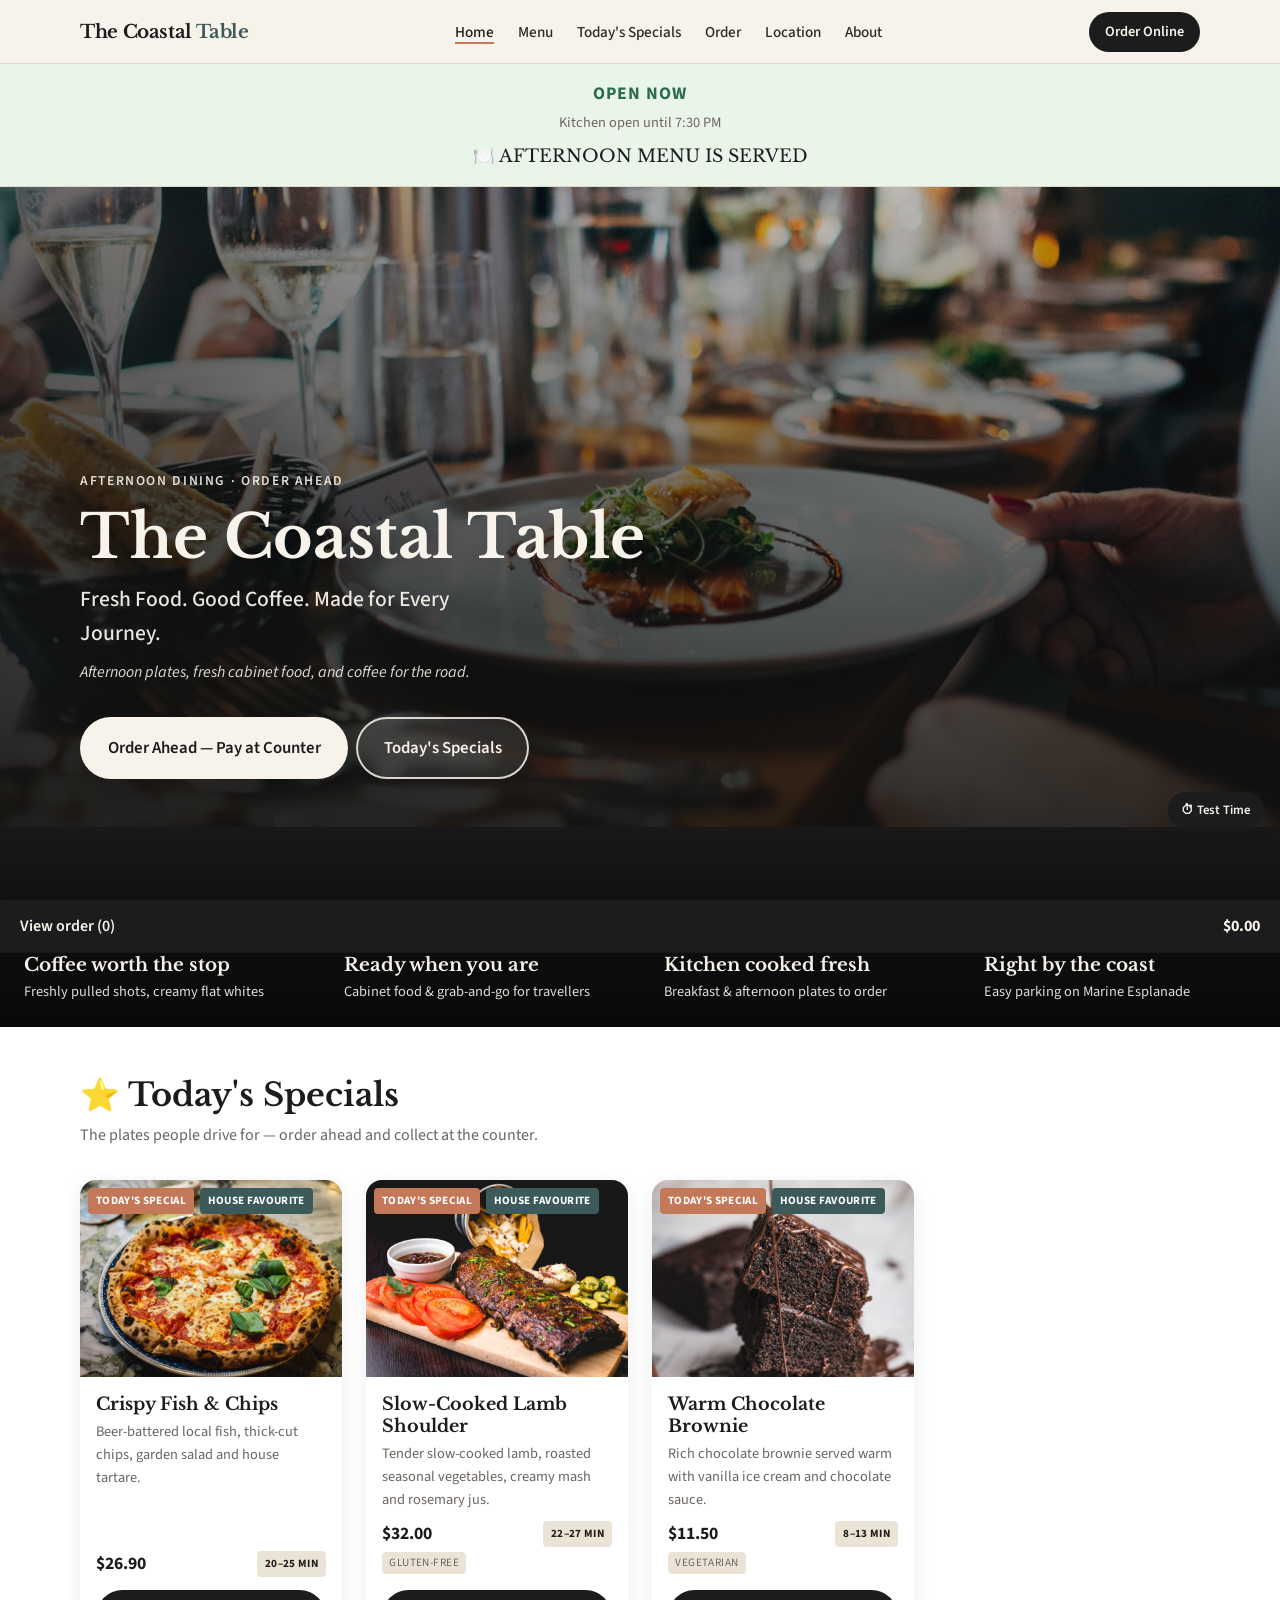
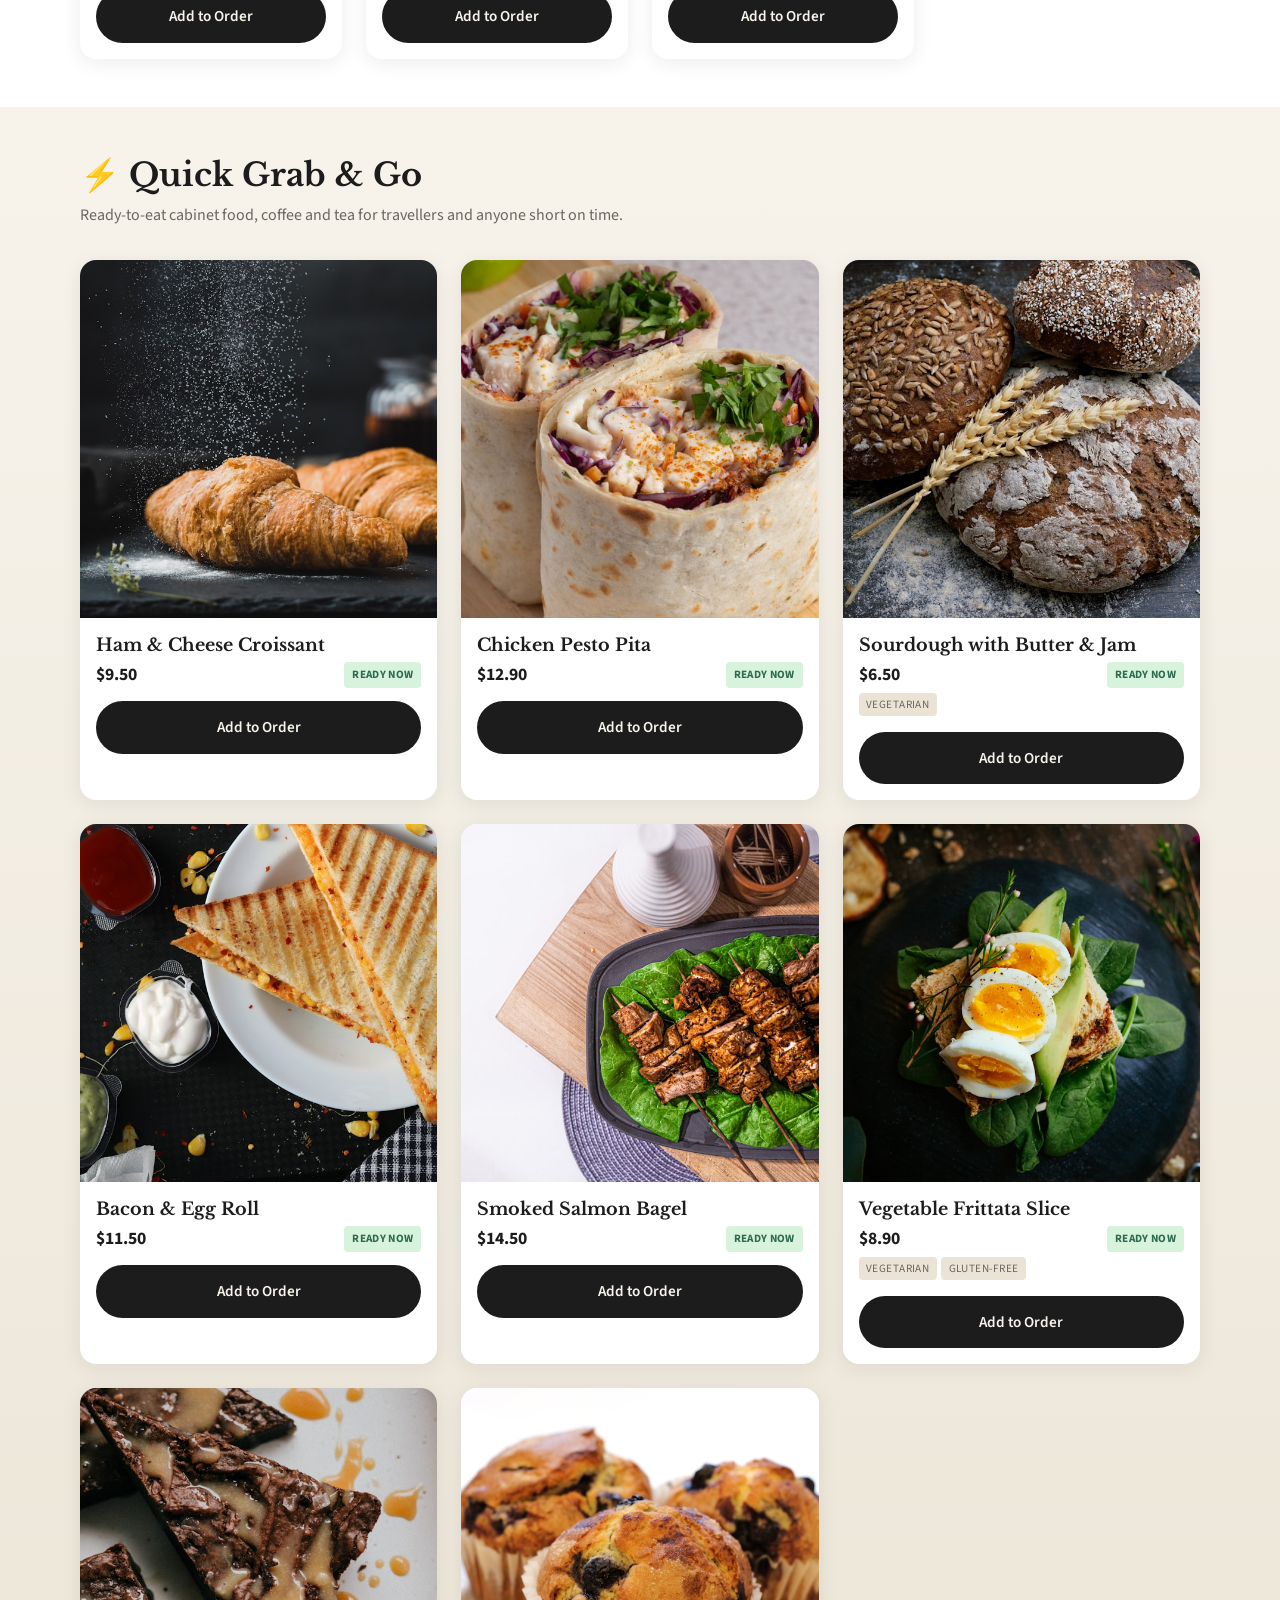
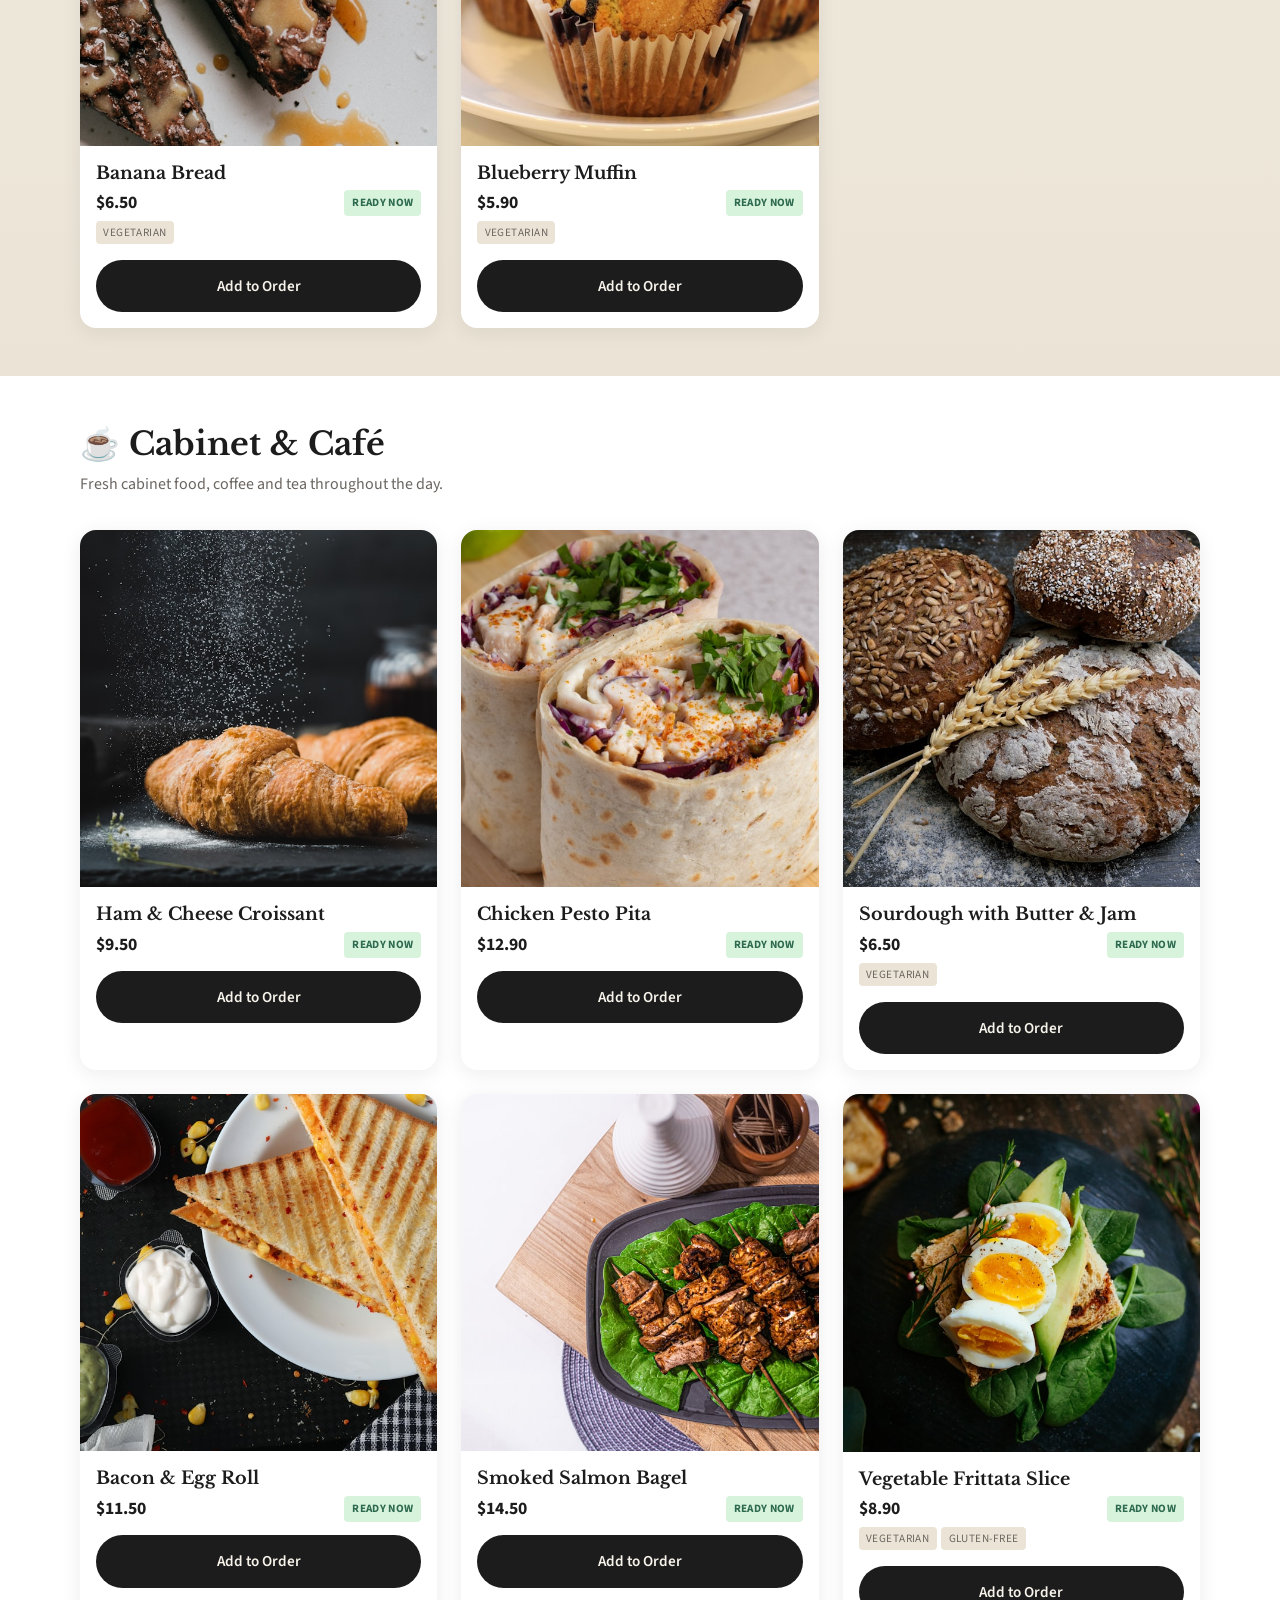
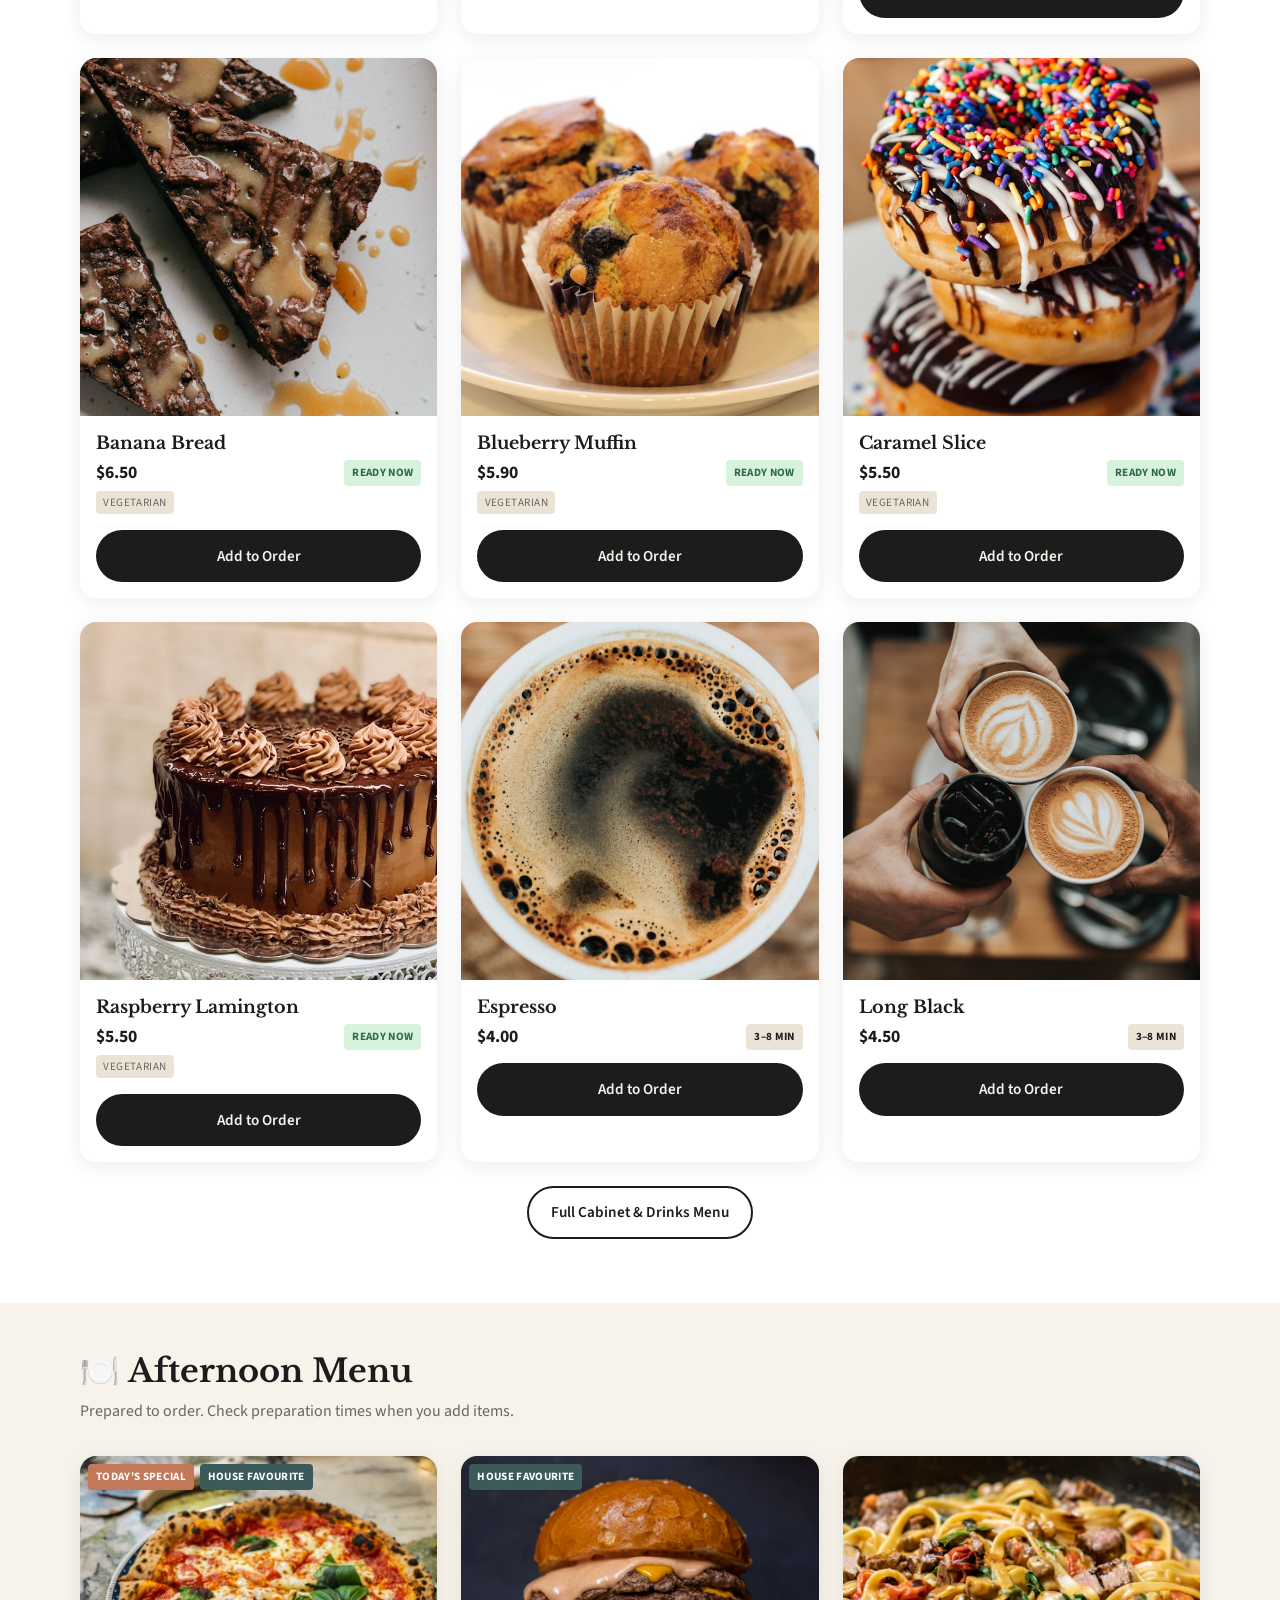
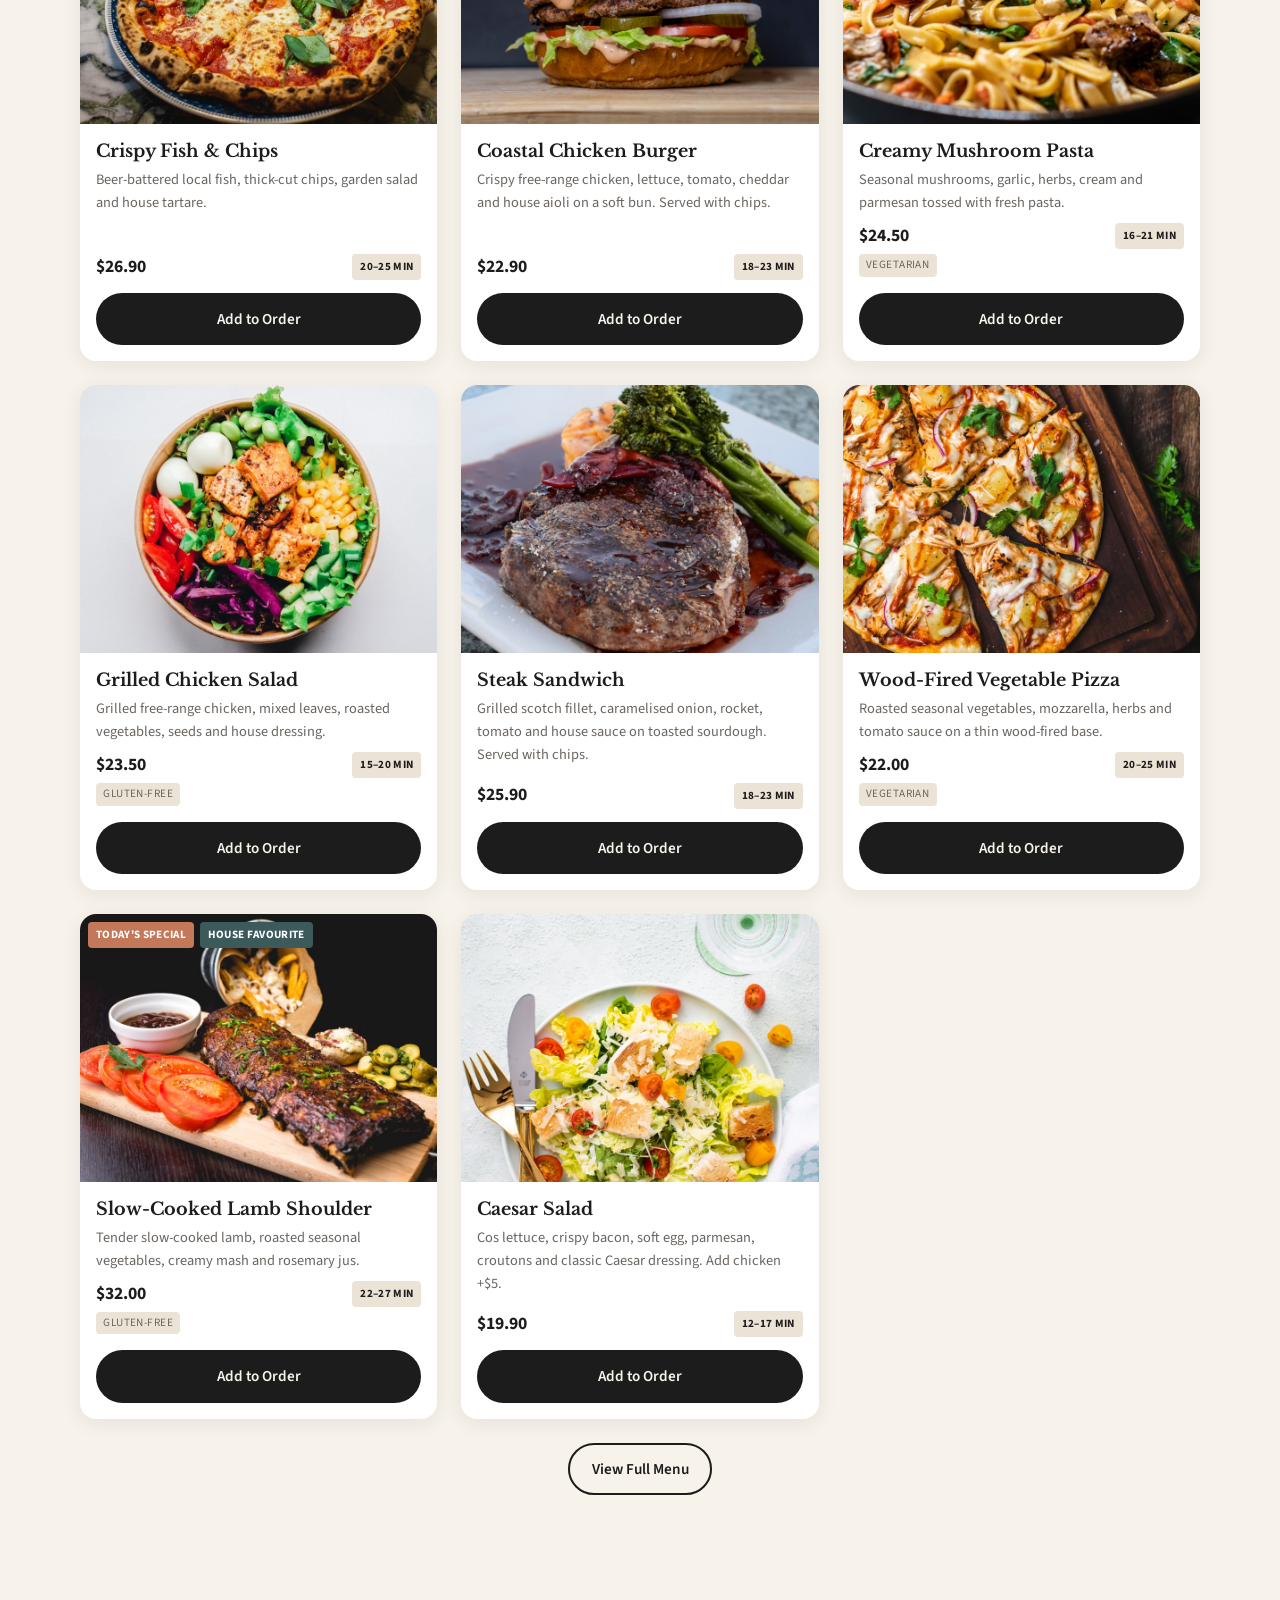
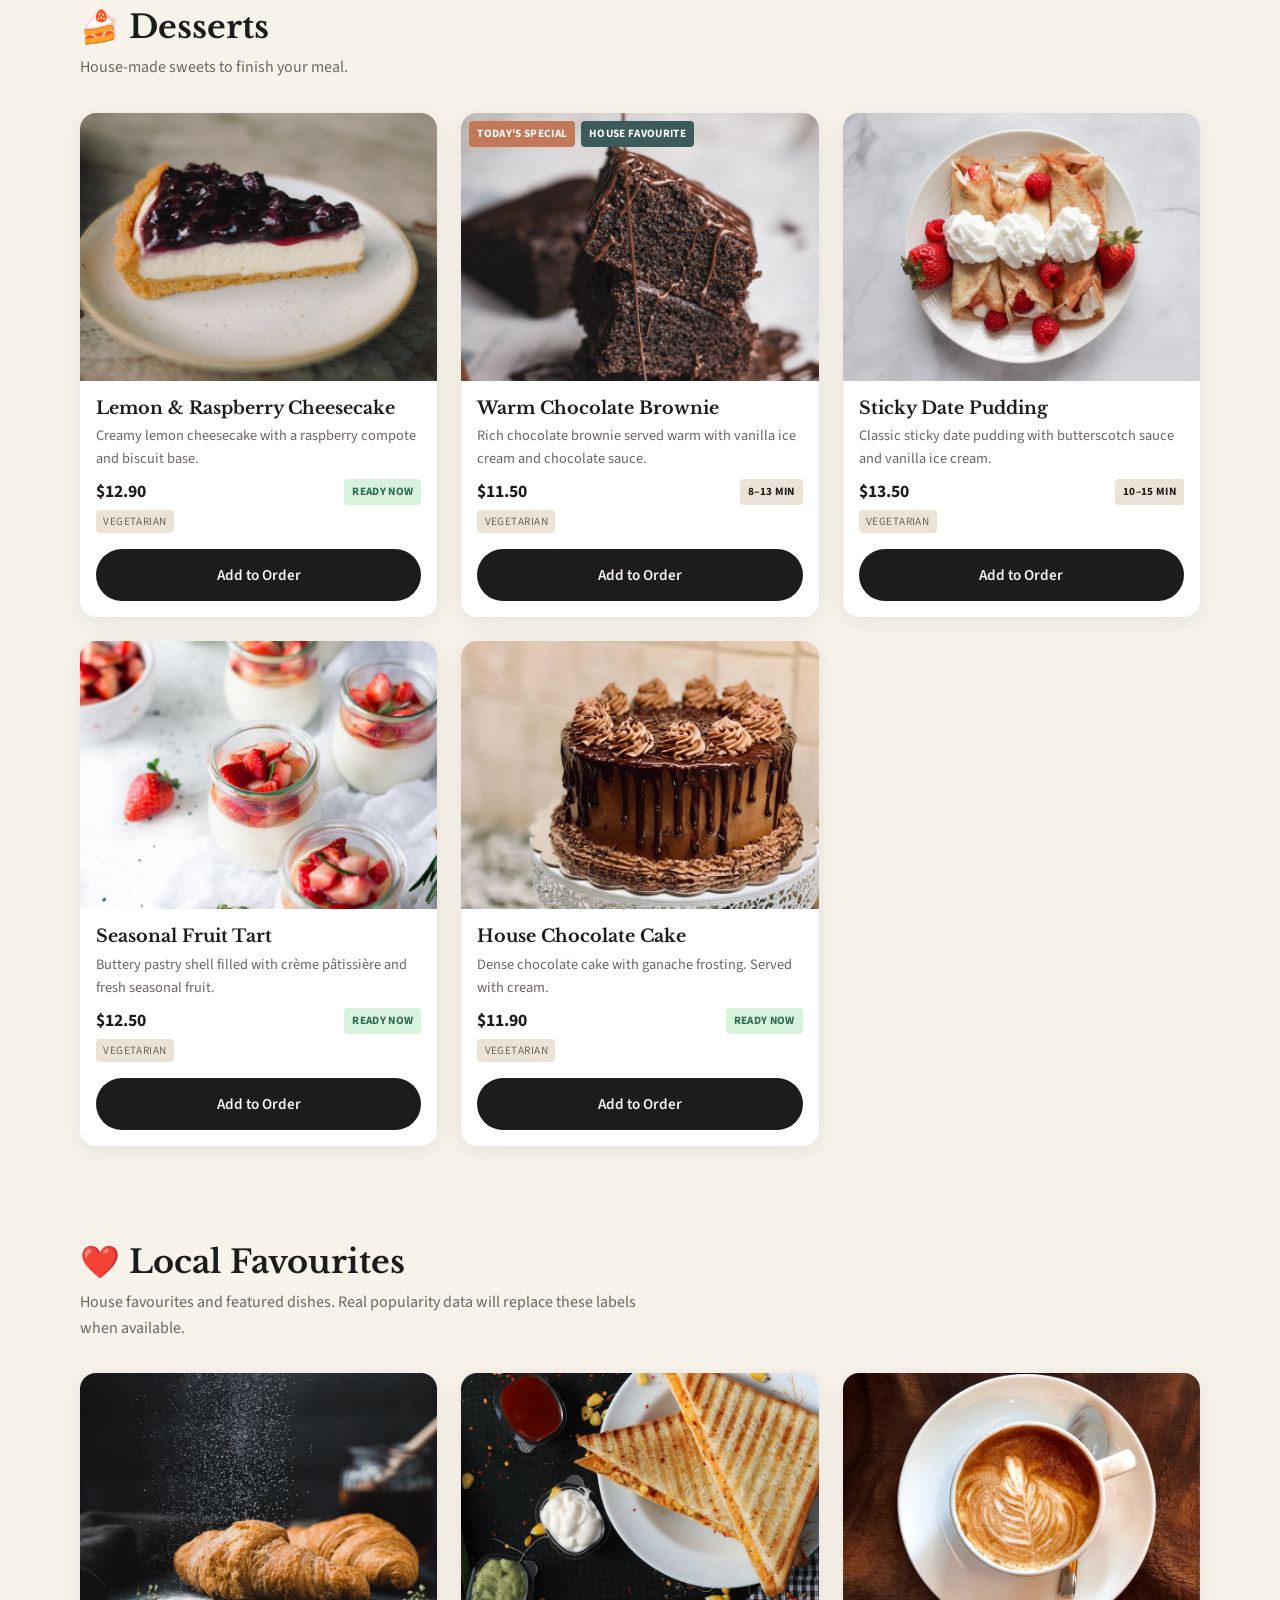
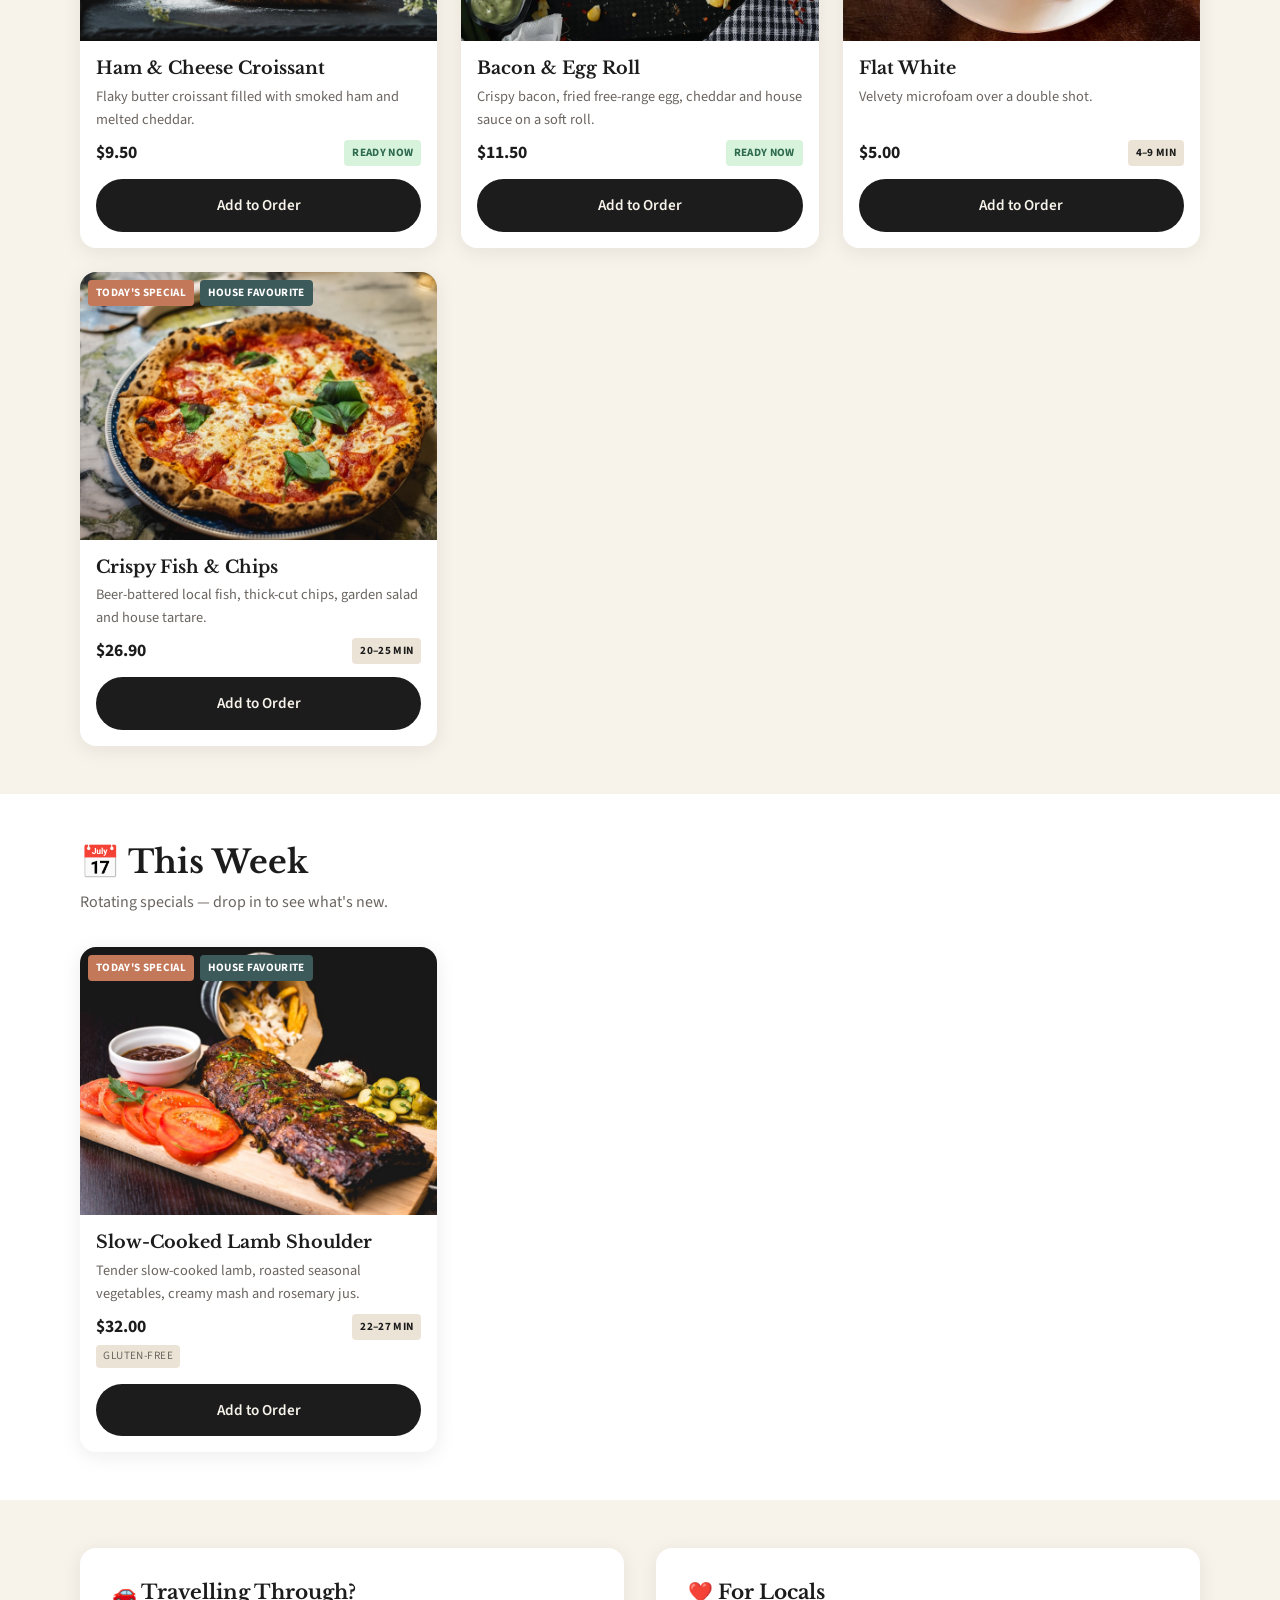
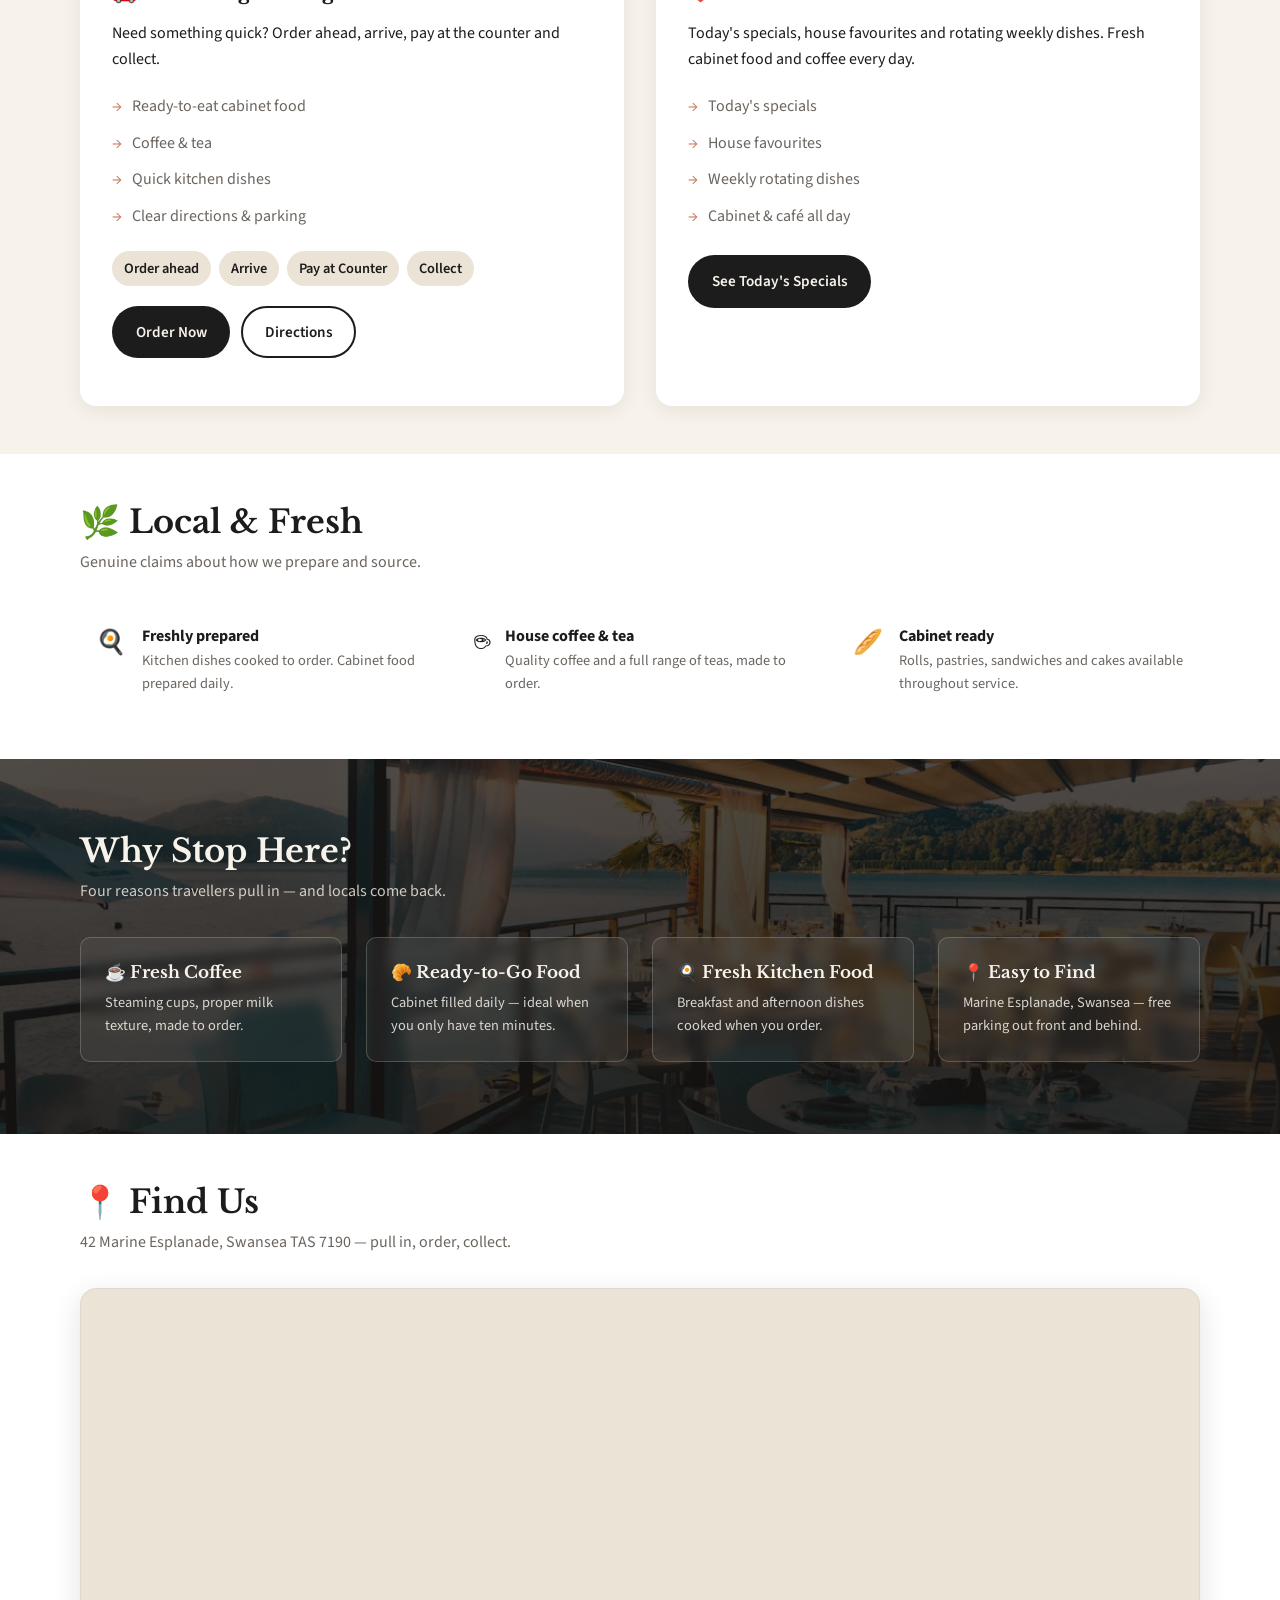
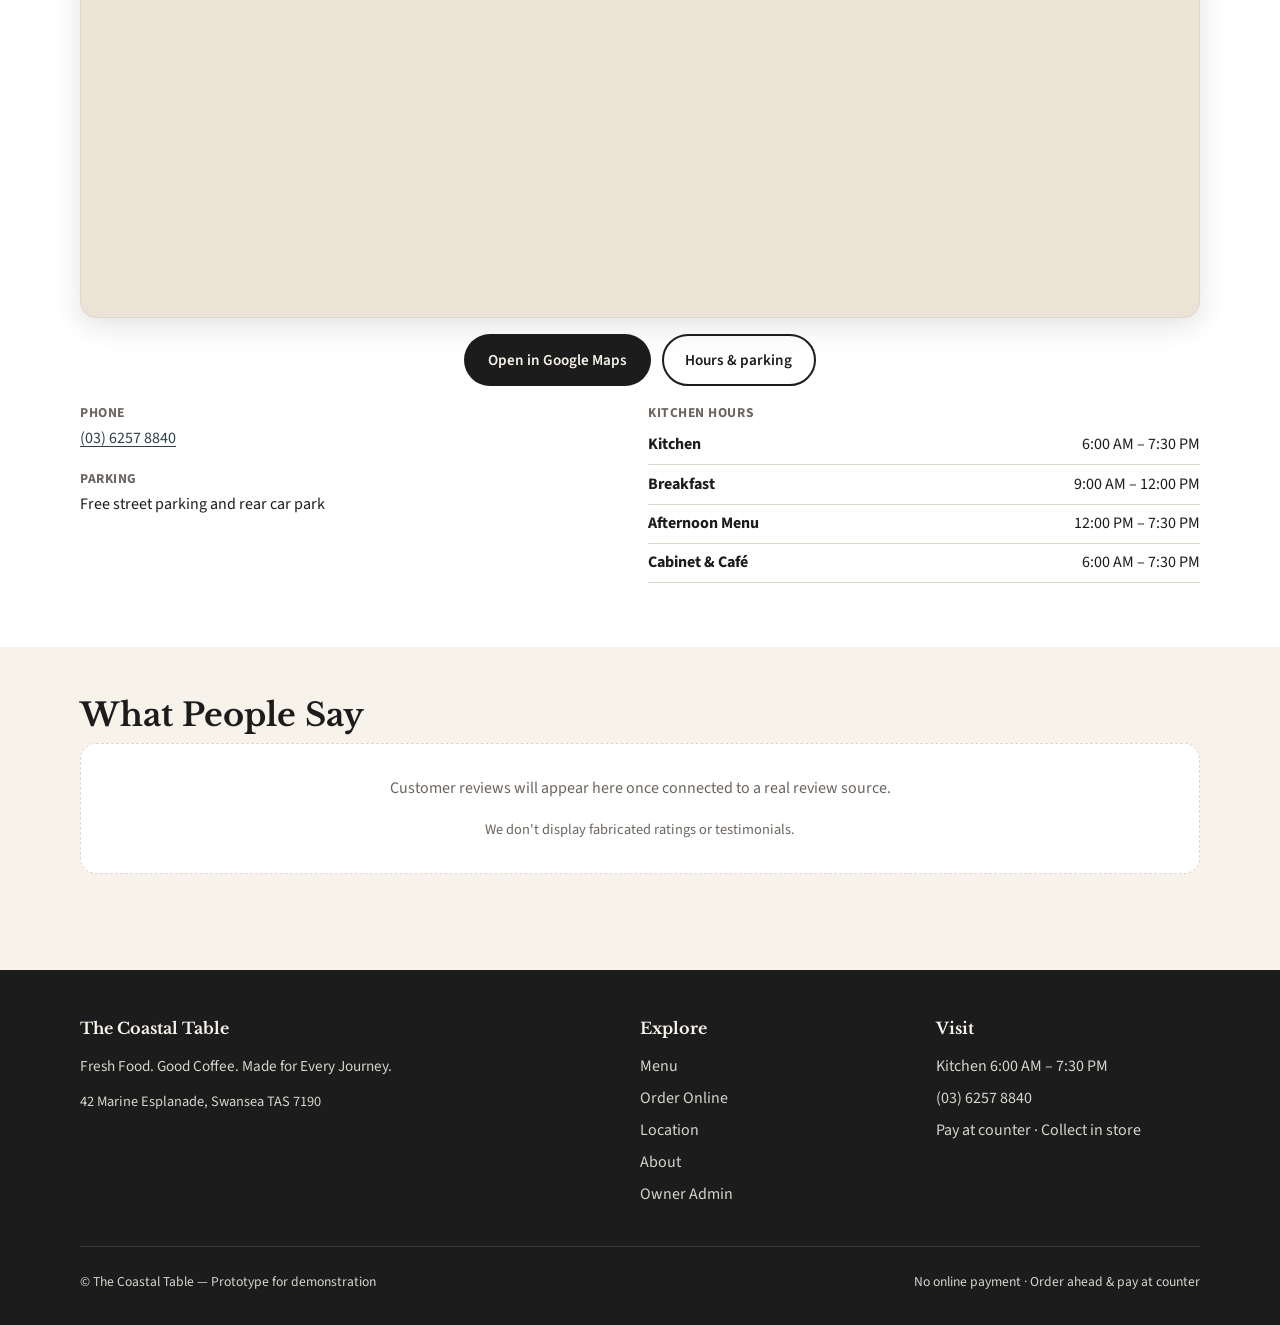
==== index.html @ 7192dc82 "Add files via upload" ====
<!DOCTYPE html>
<html lang="en-AU">
<head>
  <meta charset="UTF-8">
  <meta name="viewport" content="width=device-width, initial-scale=1">
  <title>The Coastal Table | Breakfast, Coffee &amp; Afternoon Dining</title>
  <meta name="description" content="Fresh food, cabinet café, coffee and afternoon dining for locals and travellers. Order ahead and pay at the counter. Swansea, Tasmania.">
  <meta property="og:title" content="The Coastal Table | Breakfast, Coffee &amp; Afternoon Dining">
  <meta property="og:description" content="Fresh Food. Good Coffee. Made for Every Journey. Order ahead — pay at the counter.">
  <meta property="og:type" content="website">
  <meta property="og:locale" content="en_AU">
  <link rel="preconnect" href="https://fonts.googleapis.com">
  <link rel="preconnect" href="https://fonts.gstatic.com" crossorigin>
  <link href="https://fonts.googleapis.com/css2?family=Libre+Baskerville:wght@400;700&family=Source+Sans+3:wght@400;500;600;700&display=swap" rel="stylesheet">
  <link rel="stylesheet" href="css/style.css">
  <script type="application/ld+json">
  {
    "@context": "https://schema.org",
    "@type": "Restaurant",
    "name": "The Coastal Table",
    "description": "Fresh food, cabinet café, coffee and afternoon dining for locals and travellers.",
    "address": {
      "@type": "PostalAddress",
      "streetAddress": "42 Marine Esplanade",
      "addressLocality": "Swansea",
      "addressRegion": "TAS",
      "postalCode": "7190",
      "addressCountry": "AU"
    },
    "telephone": "(03) 6257 8840",
    "servesCuisine": ["Café", "Australian", "Breakfast", "Modern Australian"],
    "openingHoursSpecification": {
      "@type": "OpeningHoursSpecification",
      "dayOfWeek": ["Monday","Tuesday","Wednesday","Thursday","Friday","Saturday","Sunday"],
      "opens": "06:00",
      "closes": "19:30"
    },
    "acceptsReservations": "False"
  }
  </script>
</head>
<body data-page="home">
  <a class="sr-only" href="#main">Skip to content</a>

  <header class="site-header">
    <div class="container header-inner">
      <a href="index.html" class="logo">The Coastal <span>Table</span></a>
      <nav class="main-nav" id="main-nav" aria-label="Primary">
        <a href="index.html" aria-current="page">Home</a>
        <a href="menu.html">Menu</a>
        <a href="index.html#specials">Today's Specials</a>
        <a href="order.html">Order</a>
        <a href="location.html">Location</a>
        <a href="about.html">About</a>
      </nav>
      <div class="header-actions">
        <a href="order.html" class="btn-order-header">
          Order Online
          <span class="cart-badge" data-cart-count hidden>0</span>
        </a>
        <button type="button" class="nav-toggle" aria-label="Open menu" aria-expanded="false" aria-controls="main-nav">
          <span></span><span></span><span></span>
        </button>
      </div>
    </div>
  </header>

  <div class="status-banner" id="status-banner">
    <div class="container">
      <p class="status-label" id="status-label">OPEN NOW</p>
      <p class="status-detail" id="status-detail"></p>
      <p class="current-service" id="current-service"></p>
    </div>
  </div>

  <main id="main">
    <!-- Hero — time-based coastal imagery -->
    <section class="hero" id="hero" aria-label="Welcome">
      <div class="hero-bg" id="hero-bg" role="img" aria-label="Coastal café atmosphere"></div>
      <div class="hero-overlay"></div>
      <div class="hero-content">
        <p class="hero-eyebrow" id="hero-eyebrow">East coast · Swansea, Tasmania</p>
        <h1>The Coastal Table</h1>
        <p class="hero-tagline">Fresh Food. Good Coffee. Made for Every Journey.</p>
        <p class="hero-mood" id="hero-mood"></p>
        <div class="hero-cta">
          <a href="order.html" class="btn btn-primary btn-lg">Order Ahead — Pay at Counter</a>
          <a href="#specials" class="btn btn-secondary btn-lg">Today's Specials</a>
        </div>
      </div>
    </section>

    <!-- Mood strip — visual hooks -->
    <section class="mood-strip" aria-label="Why stop here">
      <div class="mood-card" style="--mood-img:url('images/atmosphere/coffee-steam.jpg')">
        <div class="mood-card-inner">
          <span class="mood-icon" aria-hidden="true">☕</span>
          <h3>Coffee worth the stop</h3>
          <p>Freshly pulled shots, creamy flat whites</p>
        </div>
      </div>
      <div class="mood-card" style="--mood-img:url('images/atmosphere/fresh-food-spread.jpg')">
        <div class="mood-card-inner">
          <span class="mood-icon" aria-hidden="true">🥐</span>
          <h3>Ready when you are</h3>
          <p>Cabinet food &amp; grab-and-go for travellers</p>
        </div>
      </div>
      <div class="mood-card" style="--mood-img:url('images/atmosphere/brunch-table.jpg')">
        <div class="mood-card-inner">
          <span class="mood-icon" aria-hidden="true">🍳</span>
          <h3>Kitchen cooked fresh</h3>
          <p>Breakfast &amp; afternoon plates to order</p>
        </div>
      </div>
      <div class="mood-card" style="--mood-img:url('images/atmosphere/coastal-beach.jpg')">
        <div class="mood-card-inner">
          <span class="mood-icon" aria-hidden="true">🌊</span>
          <h3>Right by the coast</h3>
          <p>Easy parking on Marine Esplanade</p>
        </div>
      </div>
    </section>

    <!-- Today's Specials -->
    <section class="section section-specials" id="specials">
      <div class="container">
        <h2 class="section-title">⭐ Today's Specials</h2>
        <p class="section-lead">The plates people drive for — order ahead and collect at the counter.</p>
        <div class="dish-grid specials" id="specials-grid"></div>
      </div>
    </section>

    <!-- Quick Grab & Go -->
    <section class="section section-grab" id="grab">
      <div class="container">
        <h2 class="section-title">⚡ Quick Grab &amp; Go</h2>
        <p class="section-lead">Ready-to-eat cabinet food, coffee and tea for travellers and anyone short on time.</p>
        <div class="dish-grid" id="grab-grid"></div>
      </div>
    </section>

    <!-- Cabinet & Café -->
    <section class="section section-cabinet" id="section-cabinet">
      <div class="container">
        <h2 class="section-title">☕ Cabinet &amp; Café</h2>
        <p class="section-lead">Fresh cabinet food, coffee and tea throughout the day.</p>
        <div class="dish-grid" id="cabinet-grid"></div>
        <p style="margin-top:1.5rem;text-align:center">
          <a href="menu.html" class="btn btn-secondary">Full Cabinet &amp; Drinks Menu</a>
        </p>
      </div>
    </section>

    <!-- Current Kitchen Menu -->
    <section class="section" id="section-kitchen">
      <div class="container">
        <h2 class="section-title" id="kitchen-title">🍳 Kitchen Menu</h2>
        <p class="section-lead">Prepared to order. Check preparation times when you add items.</p>
        <div class="dish-grid" id="kitchen-grid"></div>
        <p style="margin-top:1.5rem;text-align:center">
          <a href="menu.html" class="btn btn-secondary">View Full Menu</a>
        </p>
      </div>
    </section>

    <!-- Desserts -->
    <section class="section" id="section-desserts" hidden>
      <div class="container">
        <h2 class="section-title">🍰 Desserts</h2>
        <p class="section-lead">House-made sweets to finish your meal.</p>
        <div class="dish-grid" id="dessert-grid"></div>
      </div>
    </section>

    <!-- Local Favourites -->
    <section class="section" id="favourites">
      <div class="container">
        <h2 class="section-title">❤️ Local Favourites</h2>
        <p class="section-lead">House favourites and featured dishes. Real popularity data will replace these labels when available.</p>
        <div class="dish-grid" id="favourites-grid"></div>
      </div>
    </section>

    <!-- This Week -->
    <section class="section" style="background:var(--color-white)">
      <div class="container">
        <h2 class="section-title">📅 This Week</h2>
        <p class="section-lead">Rotating specials — drop in to see what's new.</p>
        <div class="dish-grid" id="this-week-grid"></div>
      </div>
    </section>

    <!-- Traveller & Local experience -->
    <section class="section">
      <div class="container">
        <div class="experience-grid">
          <div class="experience-card" id="travelling">
            <h3>🚗 Travelling Through?</h3>
            <p>Need something quick? Order ahead, arrive, pay at the counter and collect.</p>
            <ul>
              <li>Ready-to-eat cabinet food</li>
              <li>Coffee &amp; tea</li>
              <li>Quick kitchen dishes</li>
              <li>Clear directions &amp; parking</li>
            </ul>
            <div class="journey-steps">
              <span>Order ahead</span>
              <span>Arrive</span>
              <span>Pay at Counter</span>
              <span>Collect</span>
            </div>
            <p style="margin-top:1.25rem">
              <a href="order.html" class="btn btn-primary">Order Now</a>
              <a href="location.html" class="btn btn-secondary" style="margin-left:0.5rem">Directions</a>
            </p>
          </div>
          <div class="experience-card">
            <h3>❤️ For Locals</h3>
            <p>Today's specials, house favourites and rotating weekly dishes. Fresh cabinet food and coffee every day.</p>
            <ul>
              <li>Today's specials</li>
              <li>House favourites</li>
              <li>Weekly rotating dishes</li>
              <li>Cabinet &amp; café all day</li>
            </ul>
            <p style="margin-top:1.25rem">
              <a href="#specials" class="btn btn-primary">See Today's Specials</a>
            </p>
          </div>
        </div>
      </div>
    </section>

    <!-- Local & Fresh -->
    <section class="section" style="background:var(--color-white)">
      <div class="container">
        <h2 class="section-title">🌿 Local &amp; Fresh</h2>
        <p class="section-lead">Genuine claims about how we prepare and source.</p>
        <div class="local-fresh">
          <div class="local-item">
            <span class="local-icon" aria-hidden="true">🍳</span>
            <div>
              <strong>Freshly prepared</strong>
              <p style="margin:0;color:var(--color-muted);font-size:0.9rem">Kitchen dishes cooked to order. Cabinet food prepared daily.</p>
            </div>
          </div>
          <div class="local-item">
            <span class="local-icon" aria-hidden="true">☕</span>
            <div>
              <strong>House coffee &amp; tea</strong>
              <p style="margin:0;color:var(--color-muted);font-size:0.9rem">Quality coffee and a full range of teas, made to order.</p>
            </div>
          </div>
          <div class="local-item">
            <span class="local-icon" aria-hidden="true">🥖</span>
            <div>
              <strong>Cabinet ready</strong>
              <p style="margin:0;color:var(--color-muted);font-size:0.9rem">Rolls, pastries, sandwiches and cakes available throughout service.</p>
            </div>
          </div>
        </div>
      </div>
    </section>

    <!-- Why Stop Here — full-bleed coastal photo band -->
    <section class="section section-why section-why-photo">
      <div class="why-bg" aria-hidden="true"></div>
      <div class="container why-content">
        <h2 class="section-title">Why Stop Here?</h2>
        <p class="section-lead">Four reasons travellers pull in — and locals come back.</p>
        <div class="why-grid">
          <div class="why-card">
            <h3>☕ Fresh Coffee</h3>
            <p>Steaming cups, proper milk texture, made to order.</p>
          </div>
          <div class="why-card">
            <h3>🥐 Ready-to-Go Food</h3>
            <p>Cabinet filled daily — ideal when you only have ten minutes.</p>
          </div>
          <div class="why-card">
            <h3>🍳 Fresh Kitchen Food</h3>
            <p>Breakfast and afternoon dishes cooked when you order.</p>
          </div>
          <div class="why-card">
            <h3>📍 Easy to Find</h3>
            <p>Marine Esplanade, Swansea — free parking out front and behind.</p>
          </div>
        </div>
      </div>
    </section>

    <!-- Location teaser — live map -->
    <section class="section section-location" id="location-teaser">
      <div class="container">
        <h2 class="section-title">📍 Find Us</h2>
        <p class="section-lead">42 Marine Esplanade, Swansea TAS 7190 — pull in, order, collect.</p>
        <div class="map-embed-wrap">
          <iframe
            class="map-embed"
            title="Map of Swansea, Tasmania — The Coastal Table area"
            loading="lazy"
            referrerpolicy="no-referrer-when-downgrade"
            src="https://maps.google.com/maps?q=Marine+Esplanade+Swansea+TAS+7190&t=&z=15&ie=UTF8&iwloc=&output=embed"
            allowfullscreen></iframe>
        </div>
        <p style="text-align:center;margin-top:1rem">
          <a href="https://www.google.com/maps/search/?api=1&query=Marine+Esplanade+Swansea+TAS+7190"
             class="btn btn-primary" target="_blank" rel="noopener noreferrer">Open in Google Maps</a>
          <a href="location.html" class="btn btn-secondary" style="margin-left:0.5rem">Hours &amp; parking</a>
        </p>
        <div class="location-details">
          <div>
            <dt>Phone</dt>
            <dd><a href="tel:+61362578840">(03) 6257 8840</a></dd>
            <dt>Parking</dt>
            <dd>Free street parking and rear car park</dd>
          </div>
          <div>
            <dt>Kitchen Hours</dt>
            <dd>
              <ul class="hours-list" id="hours-list"></ul>
            </dd>
          </div>
        </div>
      </div>
    </section>

    <!-- Reviews placeholder -->
    <section class="section">
      <div class="container">
        <h2 class="section-title">What People Say</h2>
        <div class="reviews-placeholder">
          <p>Customer reviews will appear here once connected to a real review source.</p>
          <p style="margin:0;font-size:0.9rem">We don't display fabricated ratings or testimonials.</p>
        </div>
      </div>
    </section>
  </main>

  <footer class="site-footer">
    <div class="container">
      <div class="footer-grid">
        <div>
          <h3>The Coastal Table</h3>
          <p style="margin:0;font-size:0.95rem">Fresh Food. Good Coffee. Made for Every Journey.</p>
          <p style="margin:0.75rem 0 0;font-size:0.9rem">42 Marine Esplanade, Swansea TAS 7190</p>
        </div>
        <div>
          <h3>Explore</h3>
          <ul class="footer-links">
            <li><a href="menu.html">Menu</a></li>
            <li><a href="order.html">Order Online</a></li>
            <li><a href="location.html">Location</a></li>
            <li><a href="about.html">About</a></li>
            <li><a href="admin.html">Owner Admin</a></li>
          </ul>
        </div>
        <div>
          <h3>Visit</h3>
          <ul class="footer-links">
            <li>Kitchen 6:00 AM – 7:30 PM</li>
            <li><a href="tel:+61362578840">(03) 6257 8840</a></li>
            <li>Pay at counter · Collect in store</li>
          </ul>
        </div>
      </div>
      <div class="footer-bottom">
        <span>© The Coastal Table — Prototype for demonstration</span>
        <span>No online payment · Order ahead &amp; pay at counter</span>
      </div>
    </div>
  </footer>

  <div class="sticky-order-bar" id="sticky-order-bar" role="button" tabindex="0" aria-label="View your order">
    <span class="sticky-label">View order (<span class="sticky-count">0</span>)</span>
    <span class="sticky-total">$0.00</span>
  </div>

  <script src="js/config.js"></script>
  <script src="js/menu.js"></script>
  <script src="js/menu-loader.js"></script>
  <script src="js/ordering.js"></script>
  <script src="js/app.js"></script>
</body>
</html>
---- css/style.css ----
/* =========================================================
   THE COASTAL TABLE — Stylesheet
   Premium coastal Australian café/restaurant aesthetic
   Mobile-first · Accessible · GitHub Pages ready
   ========================================================= */

/* ---------- Design tokens ---------- */
:root {
  --color-charcoal: #1c1c1c;
  --color-charcoal-soft: #2a2a2a;
  --color-cream: #f7f3eb;
  --color-cream-dark: #ebe4d6;
  --color-sand: #d4c4a8;
  --color-ocean: #3d5a5b;
  --color-ocean-deep: #2c4344;
  --color-terracotta: #c4785a;
  --color-olive: #6b7c5e;
  --color-white: #ffffff;
  --color-muted: #6b6560;
  --color-border: #e0d8cc;
  --color-success: #2d6a4f;
  --color-closed: #9b2c2c;
  --color-ready: #2d6a4f;

  --font-heading: "Libre Baskerville", "Georgia", serif;
  --font-body: "Source Sans 3", "Segoe UI", system-ui, sans-serif;

  --space-xs: 0.25rem;
  --space-sm: 0.5rem;
  --space-md: 1rem;
  --space-lg: 1.5rem;
  --space-xl: 2rem;
  --space-2xl: 3rem;
  --space-3xl: 4.5rem;

  --radius: 10px;
  --radius-lg: 16px;
  --shadow: 0 4px 20px rgba(28, 28, 28, 0.08);
  --shadow-hover: 0 8px 28px rgba(28, 28, 28, 0.12);

  --header-h: 64px;
  --max-w: 1120px;
  --transition: 0.2s ease;
}

/* ---------- Reset & base ---------- */
*, *::before, *::after { box-sizing: border-box; }
html { scroll-behavior: smooth; }
body {
  margin: 0;
  font-family: var(--font-body);
  font-size: 1rem;
  line-height: 1.6;
  color: var(--color-charcoal);
  background: var(--color-cream);
  -webkit-font-smoothing: antialiased;
}
img { max-width: 100%; height: auto; display: block; }
a { color: var(--color-ocean-deep); text-decoration-thickness: 1px; text-underline-offset: 3px; }
a:hover { color: var(--color-terracotta); }
h1, h2, h3, h4 {
  font-family: var(--font-heading);
  font-weight: 700;
  line-height: 1.25;
  margin: 0 0 var(--space-md);
  color: var(--color-charcoal);
}
p { margin: 0 0 var(--space-md); }
ul { margin: 0; padding: 0; list-style: none; }
button, input, textarea, select { font: inherit; }
:focus-visible {
  outline: 3px solid var(--color-terracotta);
  outline-offset: 2px;
}

/* ---------- Utilities ---------- */
.container {
  width: min(100% - 2rem, var(--max-w));
  margin-inline: auto;
}
.section {
  padding: var(--space-2xl) 0;
}
.section-title {
  font-size: clamp(1.5rem, 4vw, 2rem);
  margin-bottom: var(--space-sm);
}
.section-lead {
  color: var(--color-muted);
  max-width: 36rem;
  margin-bottom: var(--space-xl);
}
.sr-only {
  position: absolute;
  width: 1px; height: 1px;
  padding: 0; margin: -1px;
  overflow: hidden; clip: rect(0,0,0,0);
  border: 0;
}

/* ---------- Header ---------- */
.site-header {
  position: sticky;
  top: 0;
  z-index: 100;
  background: rgba(247, 243, 235, 0.95);
  backdrop-filter: blur(10px);
  border-bottom: 1px solid var(--color-border);
  height: var(--header-h);
}
.header-inner {
  display: flex;
  align-items: center;
  justify-content: space-between;
  height: var(--header-h);
  gap: var(--space-md);
}
.logo {
  font-family: var(--font-heading);
  font-size: 1.15rem;
  font-weight: 700;
  color: var(--color-charcoal);
  text-decoration: none;
  letter-spacing: -0.02em;
  white-space: nowrap;
}
.logo span { color: var(--color-ocean); }

.main-nav {
  display: none;
  gap: var(--space-lg);
  align-items: center;
}
.main-nav a {
  text-decoration: none;
  color: var(--color-charcoal-soft);
  font-weight: 500;
  font-size: 0.95rem;
}
.main-nav a:hover,
.main-nav a[aria-current="page"] {
  color: var(--color-charcoal);
}
.main-nav a[aria-current="page"] {
  box-shadow: inset 0 -2px 0 var(--color-terracotta);
}

.header-actions {
  display: flex;
  align-items: center;
  gap: var(--space-sm);
}
.btn-order-header {
  display: inline-flex;
  align-items: center;
  gap: 0.35rem;
  background: var(--color-charcoal);
  color: var(--color-cream);
  border: none;
  padding: 0.55rem 1rem;
  border-radius: 999px;
  font-weight: 600;
  font-size: 0.9rem;
  text-decoration: none;
  cursor: pointer;
  transition: background var(--transition);
}
.btn-order-header:hover {
  background: var(--color-ocean-deep);
  color: var(--color-cream);
}
.cart-badge {
  background: var(--color-terracotta);
  color: white;
  font-size: 0.7rem;
  font-weight: 700;
  min-width: 1.25rem;
  height: 1.25rem;
  border-radius: 999px;
  display: inline-flex;
  align-items: center;
  justify-content: center;
  padding: 0 0.3rem;
}
.cart-badge[hidden] { display: none; }

.nav-toggle {
  display: flex;
  flex-direction: column;
  gap: 5px;
  background: none;
  border: none;
  padding: 0.5rem;
  cursor: pointer;
}
.nav-toggle span {
  display: block;
  width: 22px;
  height: 2px;
  background: var(--color-charcoal);
  transition: var(--transition);
}

/* Mobile nav open */
@media (max-width: 899px) {
  .main-nav {
    display: flex;
    flex-direction: column;
    position: fixed;
    inset: var(--header-h) 0 auto 0;
    background: var(--color-cream);
    padding: var(--space-xl);
    border-bottom: 1px solid var(--color-border);
    transform: translateY(-120%);
    opacity: 0;
    pointer-events: none;
    transition: transform 0.25s ease, opacity 0.25s ease;
    gap: var(--space-md);
  }
  .main-nav.open {
    transform: translateY(0);
    opacity: 1;
    pointer-events: auto;
  }
  body.nav-open { overflow: hidden; }
}
@media (min-width: 900px) {
  .nav-toggle { display: none; }
  .main-nav { display: flex; }
}

/* ---------- Buttons ---------- */
.btn {
  display: inline-flex;
  align-items: center;
  justify-content: center;
  gap: 0.4rem;
  padding: 0.75rem 1.35rem;
  border-radius: 999px;
  font-weight: 600;
  font-size: 0.95rem;
  border: 2px solid transparent;
  cursor: pointer;
  text-decoration: none;
  transition: background var(--transition), color var(--transition), border-color var(--transition);
}
.btn-primary {
  background: var(--color-charcoal);
  color: var(--color-cream);
}
.btn-primary:hover {
  background: var(--color-ocean-deep);
  color: var(--color-cream);
}
.btn-secondary {
  background: transparent;
  border-color: var(--color-charcoal);
  color: var(--color-charcoal);
}
.btn-secondary:hover {
  background: var(--color-charcoal);
  color: var(--color-cream);
}
.btn-small {
  padding: 0.4rem 0.85rem;
  font-size: 0.85rem;
}
.btn-add {
  width: 100%;
  margin-top: var(--space-sm);
}
.btn-add.disabled,
.btn:disabled {
  opacity: 0.5;
  pointer-events: none;
}

/* ---------- Status banner ---------- */
.status-banner {
  padding: var(--space-md) 0;
  text-align: center;
  border-bottom: 1px solid var(--color-border);
  position: sticky;
  top: var(--header-h);
  z-index: 90;
  backdrop-filter: blur(8px);
}
.status-banner.is-open {
  background: rgba(232, 245, 233, 0.95);
}
.status-banner.is-closed {
  background: rgba(252, 232, 232, 0.95);
}
.status-label {
  font-weight: 700;
  font-size: 1.1rem;
  letter-spacing: 0.06em;
  margin: 0;
}
.status-banner.is-open .status-label { color: var(--color-success); }
.status-banner.is-closed .status-label { color: var(--color-closed); }
.status-detail {
  margin: 0.15rem 0 0;
  font-size: 0.9rem;
  color: var(--color-muted);
}
.current-service {
  margin: var(--space-sm) 0 0;
  font-family: var(--font-heading);
  font-size: 1.1rem;
}

/* ---------- Hero ---------- */
.hero {
  position: relative;
  min-height: min(78vh, 640px);
  display: flex;
  align-items: flex-end;
  background: var(--color-ocean-deep);
  color: var(--color-cream);
  overflow: hidden;
}
.hero-bg {
  position: absolute;
  inset: 0;
  background-image: url("../images/hero/main-coastal.jpg");
  background-size: cover;
  background-position: center;
  transform: scale(1.02);
  transition: background-image 0.6s ease, opacity 0.6s ease;
}
.hero-overlay {
  position: absolute;
  inset: 0;
  background:
    linear-gradient(180deg, rgba(20,18,16,0.25) 0%, rgba(20,18,16,0.55) 45%, rgba(20,18,16,0.88) 100%),
    linear-gradient(90deg, rgba(20,18,16,0.5) 0%, transparent 55%);
  pointer-events: none;
}
.hero-content {
  position: relative;
  z-index: 1;
  padding: var(--space-3xl) 0 var(--space-2xl);
  width: min(100% - 2rem, var(--max-w));
  margin-inline: auto;
}
.hero-eyebrow {
  font-size: 0.85rem;
  letter-spacing: 0.12em;
  text-transform: uppercase;
  font-weight: 600;
  opacity: 0.9;
  margin-bottom: var(--space-sm);
}
.hero h1 {
  color: var(--color-cream);
  font-size: clamp(2.4rem, 8vw, 3.75rem);
  margin-bottom: var(--space-sm);
  text-shadow: 0 2px 24px rgba(0,0,0,0.35);
}
.hero-tagline {
  font-size: clamp(1.05rem, 2.8vw, 1.35rem);
  opacity: 0.95;
  margin-bottom: var(--space-sm);
  max-width: 28rem;
  font-weight: 500;
}
.hero-mood {
  font-size: 1rem;
  opacity: 0.88;
  margin-bottom: var(--space-xl);
  max-width: 32rem;
  font-style: italic;
}
.hero-cta {
  display: flex;
  flex-wrap: wrap;
  gap: var(--space-sm);
}
.btn-lg {
  padding: 0.95rem 1.6rem;
  font-size: 1.05rem;
}
.hero .btn-primary {
  background: var(--color-cream);
  color: var(--color-charcoal);
  box-shadow: 0 8px 28px rgba(0,0,0,0.25);
}
.hero .btn-primary:hover {
  background: var(--color-white);
  transform: translateY(-1px);
}
.hero .btn-secondary {
  border-color: rgba(247,243,235,0.85);
  color: var(--color-cream);
  backdrop-filter: blur(4px);
  background: rgba(255,255,255,0.08);
}
.hero .btn-secondary:hover {
  background: var(--color-cream);
  color: var(--color-charcoal);
}

/* ---------- Mood strip (visual hooks under hero) ---------- */
.mood-strip {
  display: grid;
  grid-template-columns: 1fr;
  gap: 0;
}
@media (min-width: 600px) {
  .mood-strip { grid-template-columns: repeat(2, 1fr); }
}
@media (min-width: 960px) {
  .mood-strip { grid-template-columns: repeat(4, 1fr); }
}
.mood-card {
  position: relative;
  min-height: 200px;
  background: var(--color-charcoal) center / cover no-repeat;
  background-image: linear-gradient(180deg, rgba(0,0,0,0.15), rgba(0,0,0,0.72)), var(--mood-img);
  color: var(--color-cream);
  display: flex;
  align-items: flex-end;
  transition: transform 0.25s ease, filter 0.25s ease;
}
.mood-card:hover {
  filter: brightness(1.08);
}
.mood-card-inner {
  padding: var(--space-lg);
  width: 100%;
}
.mood-icon {
  font-size: 1.5rem;
  display: block;
  margin-bottom: 0.35rem;
}
.mood-card h3 {
  color: var(--color-cream);
  font-size: 1.15rem;
  margin: 0 0 0.25rem;
}
.mood-card p {
  margin: 0;
  font-size: 0.9rem;
  opacity: 0.9;
}

/* ---------- Dish cards ---------- */
.dish-grid {
  display: grid;
  grid-template-columns: 1fr;
  gap: var(--space-lg);
}
@media (min-width: 560px) {
  .dish-grid { grid-template-columns: repeat(2, 1fr); }
}
@media (min-width: 900px) {
  .dish-grid { grid-template-columns: repeat(3, 1fr); }
  .dish-grid.specials { grid-template-columns: repeat(2, 1fr); }
}
@media (min-width: 1100px) {
  .dish-grid.specials { grid-template-columns: repeat(4, 1fr); }
}

.dish-card {
  background: var(--color-white);
  border-radius: var(--radius-lg);
  overflow: hidden;
  box-shadow: var(--shadow);
  display: flex;
  flex-direction: column;
  transition: box-shadow var(--transition), transform var(--transition);
}
.dish-card:hover {
  box-shadow: var(--shadow-hover);
  transform: translateY(-2px);
}
.dish-image-wrap {
  position: relative;
  aspect-ratio: 4 / 3;
  background: var(--color-cream-dark);
  overflow: hidden;
}
.dish-img {
  width: 100%;
  height: 100%;
  object-fit: cover;
  display: block;
}
.dish-img.img-failed {
  object-fit: none;
  min-height: 100%;
}
.dish-img-placeholder {
  width: 100%;
  height: 100%;
  display: flex;
  flex-direction: column;
  align-items: center;
  justify-content: center;
  background: linear-gradient(145deg, var(--ph-bg, #8b7355) 0%, color-mix(in srgb, var(--ph-bg, #8b7355) 70%, #1c1c1c) 100%);
  color: rgba(255,255,255,0.92);
  text-align: center;
  padding: var(--space-md);
}
.ph-initial {
  font-family: var(--font-heading);
  font-size: 2.5rem;
  opacity: 0.35;
  line-height: 1;
}
.ph-label {
  font-size: 0.85rem;
  font-weight: 600;
  margin-top: var(--space-sm);
  max-width: 90%;
}
.dish-badges {
  position: absolute;
  top: var(--space-sm);
  left: var(--space-sm);
  display: flex;
  flex-wrap: wrap;
  gap: 0.35rem;
}
.dish-body {
  padding: var(--space-md);
  display: flex;
  flex-direction: column;
  flex: 1;
}
.dish-name {
  font-size: 1.1rem;
  margin-bottom: 0.35rem;
}
.dish-desc {
  font-size: 0.9rem;
  color: var(--color-muted);
  flex: 1;
  margin-bottom: var(--space-sm);
}
.dish-meta {
  display: flex;
  align-items: center;
  justify-content: space-between;
  gap: var(--space-sm);
  margin-bottom: var(--space-xs);
}
.dish-price {
  font-weight: 700;
  font-size: 1.1rem;
}
.dish-dietary {
  display: flex;
  flex-wrap: wrap;
  gap: 0.3rem;
  margin-bottom: var(--space-sm);
}
.dietary-tag {
  font-size: 0.7rem;
  text-transform: uppercase;
  letter-spacing: 0.04em;
  background: var(--color-cream-dark);
  padding: 0.15rem 0.45rem;
  border-radius: 4px;
  color: var(--color-muted);
}
.badge {
  font-size: 0.7rem;
  font-weight: 700;
  letter-spacing: 0.03em;
  text-transform: uppercase;
  padding: 0.25rem 0.5rem;
  border-radius: 4px;
  background: var(--color-cream-dark);
  color: var(--color-charcoal);
}
.badge.ready {
  background: #d8f3dc;
  color: var(--color-success);
}
.badge.prep {
  background: var(--color-cream-dark);
}
.badge.special {
  background: var(--color-terracotta);
  color: white;
}
.badge.favourite {
  background: var(--color-ocean);
  color: white;
}
.sold-out {
  color: var(--color-closed);
  font-size: 0.9rem;
  font-weight: 600;
  margin-top: var(--space-sm);
}

/* Compact cards for grab-and-go */
.dish-card.compact .dish-desc { display: none; }
.dish-card.compact .dish-image-wrap { aspect-ratio: 1; }

/* ---------- Section accents ---------- */
.section-specials {
  background: var(--color-white);
}
.section-grab {
  background: linear-gradient(180deg, var(--color-cream) 0%, var(--color-cream-dark) 100%);
}
.section-cabinet {
  background: var(--color-white);
}
.section-why {
  background: var(--color-charcoal);
  color: var(--color-cream);
  position: relative;
  overflow: hidden;
}
.section-why-photo {
  padding: var(--space-3xl) 0;
}
.why-bg {
  position: absolute;
  inset: 0;
  background:
    linear-gradient(180deg, rgba(20,18,16,0.75), rgba(20,18,16,0.88)),
    url("../images/atmosphere/ocean-view-dining.jpg") center / cover no-repeat;
}
.why-content { position: relative; z-index: 1; }
.section-why .section-title,
.section-why h3 { color: var(--color-cream); }
.section-why .section-lead { color: rgba(247,243,235,0.8); }

.why-grid {
  display: grid;
  grid-template-columns: 1fr;
  gap: var(--space-lg);
}
@media (min-width: 600px) {
  .why-grid { grid-template-columns: repeat(2, 1fr); }
}
@media (min-width: 900px) {
  .why-grid { grid-template-columns: repeat(4, 1fr); }
}
.why-card {
  padding: var(--space-lg);
  border: 1px solid rgba(247,243,235,0.2);
  border-radius: var(--radius);
  background: rgba(255,255,255,0.06);
  backdrop-filter: blur(6px);
  transition: background 0.2s ease, transform 0.2s ease;
}
.why-card:hover {
  background: rgba(255,255,255,0.12);
  transform: translateY(-2px);
}
.why-card h3 {
  font-size: 1.05rem;
  margin-bottom: var(--space-sm);
}
.why-card p {
  font-size: 0.9rem;
  color: rgba(247,243,235,0.85);
  margin: 0;
}

/* Live map */
.map-embed-wrap {
  border-radius: var(--radius-lg);
  overflow: hidden;
  box-shadow: var(--shadow-hover);
  border: 1px solid var(--color-border);
  aspect-ratio: 16 / 9;
  background: var(--color-cream-dark);
}
.map-embed {
  width: 100%;
  height: 100%;
  border: 0;
  display: block;
  min-height: 280px;
}
.section-location {
  background: var(--color-white);
}

/* Traveller / Local blocks */
.experience-grid {
  display: grid;
  gap: var(--space-xl);
}
@media (min-width: 768px) {
  .experience-grid { grid-template-columns: 1fr 1fr; }
}
.experience-card {
  background: var(--color-white);
  border-radius: var(--radius-lg);
  padding: var(--space-xl);
  box-shadow: var(--shadow);
}
.experience-card h3 {
  font-size: 1.25rem;
}
.experience-card ul {
  margin: var(--space-md) 0;
}
.experience-card li {
  padding: 0.35rem 0;
  padding-left: 1.25rem;
  position: relative;
  color: var(--color-muted);
}
.experience-card li::before {
  content: "→";
  position: absolute;
  left: 0;
  color: var(--color-terracotta);
}
.journey-steps {
  display: flex;
  flex-wrap: wrap;
  gap: 0.5rem;
  margin-top: var(--space-md);
  font-weight: 600;
  font-size: 0.9rem;
}
.journey-steps span {
  background: var(--color-cream-dark);
  padding: 0.35rem 0.75rem;
  border-radius: 999px;
}

/* Local & Fresh */
.local-fresh {
  display: grid;
  gap: var(--space-md);
}
@media (min-width: 600px) {
  .local-fresh { grid-template-columns: repeat(2, 1fr); }
}
@media (min-width: 900px) {
  .local-fresh { grid-template-columns: repeat(3, 1fr); }
}
.local-item {
  display: flex;
  gap: var(--space-md);
  align-items: flex-start;
  background: var(--color-white);
  padding: var(--space-md);
  border-radius: var(--radius);
}
.local-icon {
  font-size: 1.5rem;
  flex-shrink: 0;
}

/* Location */
.map-placeholder {
  background: var(--color-cream-dark);
  border-radius: var(--radius-lg);
  aspect-ratio: 16 / 9;
  display: flex;
  align-items: center;
  justify-content: center;
  flex-direction: column;
  gap: var(--space-sm);
  color: var(--color-muted);
  margin-bottom: var(--space-lg);
  border: 1px dashed var(--color-border);
}
.location-details {
  display: grid;
  gap: var(--space-md);
}
@media (min-width: 600px) {
  .location-details { grid-template-columns: 1fr 1fr; }
}
.location-details dt {
  font-weight: 700;
  font-size: 0.85rem;
  text-transform: uppercase;
  letter-spacing: 0.04em;
  color: var(--color-muted);
  margin-bottom: 0.15rem;
}
.location-details dd {
  margin: 0 0 var(--space-md);
}

/* Hours list */
.hours-list li {
  padding: 0.4rem 0;
  border-bottom: 1px solid var(--color-border);
  display: flex;
  justify-content: space-between;
  gap: var(--space-md);
  flex-wrap: wrap;
}

/* Reviews placeholder */
.reviews-placeholder {
  background: var(--color-white);
  border-radius: var(--radius-lg);
  padding: var(--space-xl);
  text-align: center;
  color: var(--color-muted);
  border: 1px dashed var(--color-border);
}

/* ---------- Footer ---------- */
.site-footer {
  background: var(--color-charcoal);
  color: rgba(247,243,235,0.85);
  padding: var(--space-2xl) 0 var(--space-xl);
  margin-top: var(--space-2xl);
}
.footer-grid {
  display: grid;
  gap: var(--space-xl);
  margin-bottom: var(--space-xl);
}
@media (min-width: 600px) {
  .footer-grid { grid-template-columns: 2fr 1fr 1fr; }
}
.site-footer h3 {
  color: var(--color-cream);
  font-size: 1rem;
  margin-bottom: var(--space-md);
}
.site-footer a {
  color: rgba(247,243,235,0.85);
  text-decoration: none;
}
.site-footer a:hover { color: var(--color-cream); }
.footer-links li { margin-bottom: 0.4rem; }
.footer-bottom {
  border-top: 1px solid rgba(247,243,235,0.12);
  padding-top: var(--space-lg);
  font-size: 0.85rem;
  display: flex;
  flex-wrap: wrap;
  justify-content: space-between;
  gap: var(--space-md);
}

/* ---------- Sticky order bar (mobile) ---------- */
.sticky-order-bar {
  position: fixed;
  bottom: 0;
  left: 0;
  right: 0;
  z-index: 90;
  background: var(--color-charcoal);
  color: var(--color-cream);
  padding: 0.85rem 1.25rem;
  display: flex;
  align-items: center;
  justify-content: space-between;
  transform: translateY(100%);
  transition: transform 0.25s ease;
  cursor: pointer;
  box-shadow: 0 -4px 20px rgba(0,0,0,0.2);
}
.sticky-order-bar.visible {
  transform: translateY(0);
}
.sticky-order-bar .sticky-label {
  font-weight: 600;
}
.sticky-order-bar .sticky-total {
  font-weight: 700;
}
body { padding-bottom: 0; }
body:has(.sticky-order-bar.visible) { padding-bottom: 60px; }

/* ---------- Toast ---------- */
.order-toast {
  position: fixed;
  bottom: 5rem;
  left: 50%;
  transform: translateX(-50%) translateY(20px);
  background: var(--color-charcoal);
  color: var(--color-cream);
  padding: 0.75rem 1.25rem;
  border-radius: 999px;
  font-size: 0.9rem;
  font-weight: 600;
  opacity: 0;
  pointer-events: none;
  transition: opacity 0.25s, transform 0.25s;
  z-index: 200;
  white-space: nowrap;
}
.order-toast.show {
  opacity: 1;
  transform: translateX(-50%) translateY(0);
}

/* ---------- Menu page filters ---------- */
.filter-bar {
  display: flex;
  flex-wrap: wrap;
  gap: 0.5rem;
  margin-bottom: var(--space-xl);
}
.filter-bar button {
  padding: 0.5rem 1rem;
  border-radius: 999px;
  border: 1.5px solid var(--color-border);
  background: var(--color-white);
  cursor: pointer;
  font-weight: 500;
  font-size: 0.9rem;
  transition: var(--transition);
}
.filter-bar button:hover,
.filter-bar button.active {
  background: var(--color-charcoal);
  color: var(--color-cream);
  border-color: var(--color-charcoal);
}

/* ---------- Order page ---------- */
.cart-item {
  display: flex;
  flex-wrap: wrap;
  gap: var(--space-md);
  justify-content: space-between;
  padding: var(--space-md) 0;
  border-bottom: 1px solid var(--color-border);
}
.cart-item-name {
  font-size: 1.05rem;
  margin-bottom: 0.2rem;
}
.cart-item-notes {
  font-size: 0.85rem;
  color: var(--color-muted);
  font-style: italic;
}
.cart-item-price {
  font-size: 0.9rem;
  color: var(--color-muted);
  margin: 0;
}
.cart-item-controls {
  display: flex;
  flex-direction: column;
  align-items: flex-end;
  gap: 0.4rem;
}
.qty-control {
  display: flex;
  align-items: center;
  gap: 0.5rem;
}
.qty-btn {
  width: 2rem;
  height: 2rem;
  border-radius: 50%;
  border: 1.5px solid var(--color-border);
  background: var(--color-white);
  cursor: pointer;
  font-size: 1.1rem;
  line-height: 1;
  display: flex;
  align-items: center;
  justify-content: center;
}
.qty-btn:hover { border-color: var(--color-charcoal); }
.qty-value { min-width: 1.5rem; text-align: center; font-weight: 600; }
.cart-item-line-total { font-weight: 700; margin: 0; }
.btn-remove {
  background: none;
  border: none;
  color: var(--color-closed);
  font-size: 0.85rem;
  cursor: pointer;
  text-decoration: underline;
  padding: 0;
}

.cart-summary-box {
  background: var(--color-white);
  border-radius: var(--radius-lg);
  padding: var(--space-xl);
  box-shadow: var(--shadow);
  margin-top: var(--space-xl);
}
.summary-row {
  display: flex;
  justify-content: space-between;
  padding: 0.4rem 0;
}
.summary-row.total {
  font-size: 1.2rem;
  font-weight: 700;
  border-top: 1px solid var(--color-border);
  margin-top: var(--space-sm);
  padding-top: var(--space-md);
}

.order-form-fields {
  display: grid;
  gap: var(--space-md);
  margin-top: var(--space-xl);
}
.form-group label {
  display: block;
  font-weight: 600;
  margin-bottom: 0.35rem;
  font-size: 0.9rem;
}
.form-group input,
.form-group textarea {
  width: 100%;
  padding: 0.75rem 1rem;
  border: 1.5px solid var(--color-border);
  border-radius: var(--radius);
  background: var(--color-white);
}
.form-group input:focus,
.form-group textarea:focus {
  border-color: var(--color-ocean);
  outline: none;
  box-shadow: 0 0 0 3px rgba(61, 90, 91, 0.15);
}
.form-hint {
  font-size: 0.8rem;
  color: var(--color-muted);
  margin-top: 0.25rem;
}
.btn-place-order {
  width: 100%;
  margin-top: var(--space-md);
  padding: 1rem;
  font-size: 1.05rem;
  background: var(--color-success);
  color: white;
  border: none;
  border-radius: 999px;
  font-weight: 700;
  cursor: pointer;
}
.btn-place-order:hover {
  background: #1b4332;
}

.confirmation-card {
  background: var(--color-white);
  border-radius: var(--radius-lg);
  padding: var(--space-2xl);
  text-align: center;
  box-shadow: var(--shadow);
  max-width: 480px;
  margin: var(--space-xl) auto;
}
.conf-icon { font-size: 2.5rem; margin: 0; }
.conf-number {
  font-family: var(--font-heading);
  font-size: 1.75rem;
  font-weight: 700;
  margin: var(--space-sm) 0 var(--space-lg);
}
.conf-details {
  text-align: left;
  margin: 0 0 var(--space-lg);
  background: var(--color-cream);
  padding: var(--space-md);
  border-radius: var(--radius);
}
.conf-details li {
  padding: 0.35rem 0;
  border-bottom: 1px solid var(--color-border);
}
.conf-details li:last-child { border-bottom: none; }
.conf-message {
  color: var(--color-muted);
  margin-bottom: var(--space-xl);
}

.status-tracker {
  display: flex;
  flex-direction: column;
  gap: var(--space-sm);
  text-align: left;
  margin: var(--space-xl) 0;
}
.status-step {
  display: flex;
  align-items: center;
  gap: var(--space-md);
  opacity: 0.4;
}
.status-step.done { opacity: 1; }
.status-step.current .step-label { font-weight: 700; }
.step-dot {
  width: 12px;
  height: 12px;
  border-radius: 50%;
  background: var(--color-border);
  flex-shrink: 0;
}
.status-step.done .step-dot { background: var(--color-success); }
.status-step.current .step-dot {
  background: var(--color-terracotta);
  box-shadow: 0 0 0 4px rgba(196, 120, 90, 0.25);
}
.status-dev-controls {
  margin: var(--space-lg) 0;
  display: flex;
  flex-wrap: wrap;
  gap: 0.4rem;
  justify-content: center;
}
.status-dev-controls p {
  width: 100%;
  font-size: 0.85rem;
  color: var(--color-muted);
  margin-bottom: 0.25rem;
}

.empty-cart {
  text-align: center;
  padding: var(--space-3xl) var(--space-md);
  color: var(--color-muted);
}

/* ---------- Page hero (inner pages) ---------- */
.page-hero {
  background:
    linear-gradient(160deg, rgba(20,18,16,0.72), rgba(44,67,68,0.75)),
    url("../images/atmosphere/cafe-interior.jpg") center / cover no-repeat;
  color: var(--color-cream);
  padding: var(--space-3xl) 0;
  text-align: center;
}
.page-hero h1 {
  color: var(--color-cream);
  margin-bottom: var(--space-sm);
  font-size: clamp(1.75rem, 5vw, 2.5rem);
  text-shadow: 0 2px 16px rgba(0,0,0,0.3);
}
.page-hero p {
  opacity: 0.92;
  margin: 0;
  max-width: 28rem;
  margin-inline: auto;
}

/* ---------- About page ---------- */
.about-content {
  max-width: 40rem;
  margin: 0 auto;
}
.about-content h2 {
  margin-top: var(--space-2xl);
}

/* ---------- Testing panel ---------- */
.testing-panel {
  position: fixed;
  bottom: 4.5rem;
  right: 1rem;
  z-index: 150;
  font-size: 0.8rem;
}
.testing-toggle {
  background: var(--color-charcoal);
  color: var(--color-cream);
  border: none;
  padding: 0.5rem 0.85rem;
  border-radius: 999px;
  cursor: pointer;
  font-weight: 600;
  box-shadow: var(--shadow);
}
.testing-body {
  background: var(--color-white);
  border: 1px solid var(--color-border);
  border-radius: var(--radius);
  padding: var(--space-md);
  margin-top: var(--space-sm);
  box-shadow: var(--shadow-hover);
  max-width: 280px;
}
.testing-label {
  margin: 0 0 var(--space-sm);
  font-weight: 600;
  font-size: 0.8rem;
}
.testing-times {
  display: flex;
  flex-wrap: wrap;
  gap: 0.3rem;
  margin-bottom: var(--space-sm);
}
.test-time-btn {
  padding: 0.3rem 0.5rem;
  font-size: 0.75rem;
  border: 1px solid var(--color-border);
  background: var(--color-cream);
  border-radius: 4px;
  cursor: pointer;
}
.test-time-btn:hover,
.test-time-btn.reset {
  background: var(--color-charcoal);
  color: white;
  border-color: var(--color-charcoal);
}
.testing-current {
  margin: var(--space-sm) 0 0;
  font-size: 0.75rem;
  color: var(--color-muted);
}

/* ---------- Empty section ---------- */
.empty-section {
  color: var(--color-muted);
  font-style: italic;
  grid-column: 1 / -1;
}

/* ---------- Print ---------- */
@media print {
  .site-header, .sticky-order-bar, .testing-panel, .nav-toggle { display: none !important; }
  body { background: white; color: black; }
}
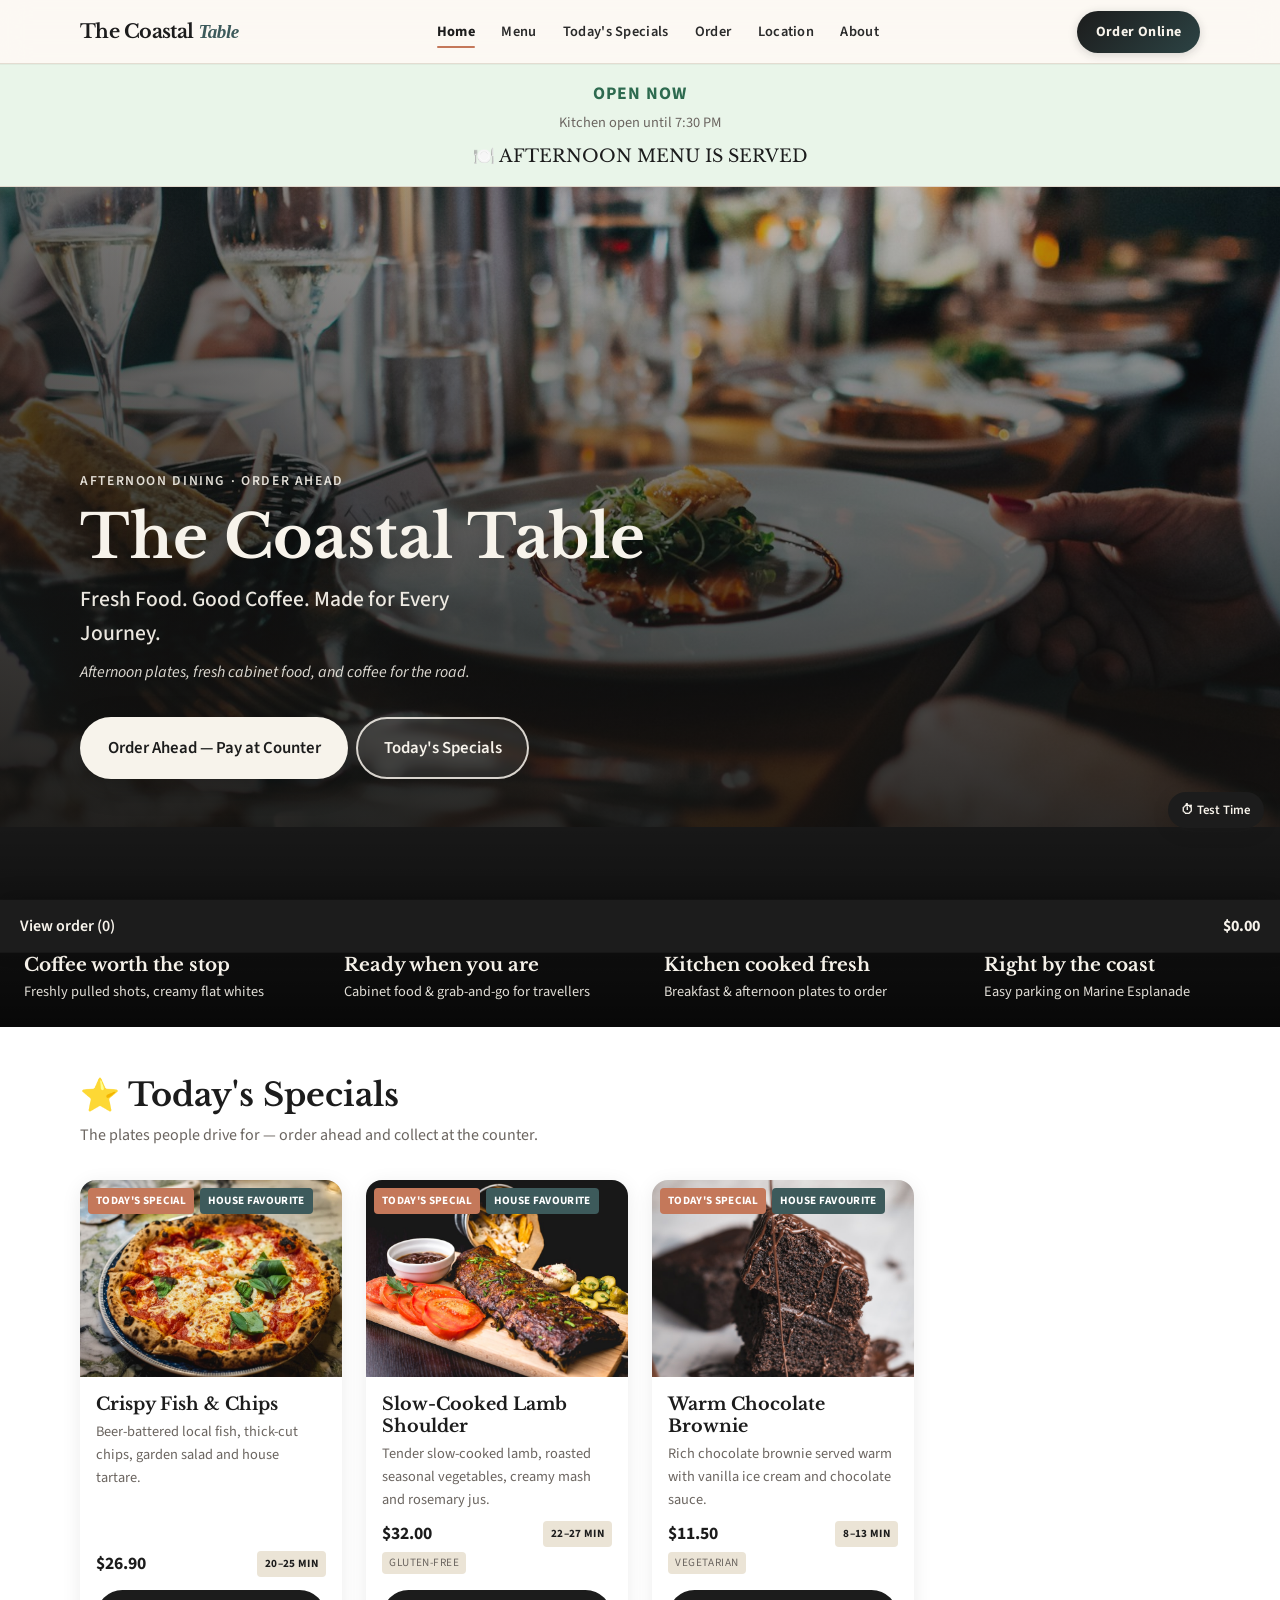
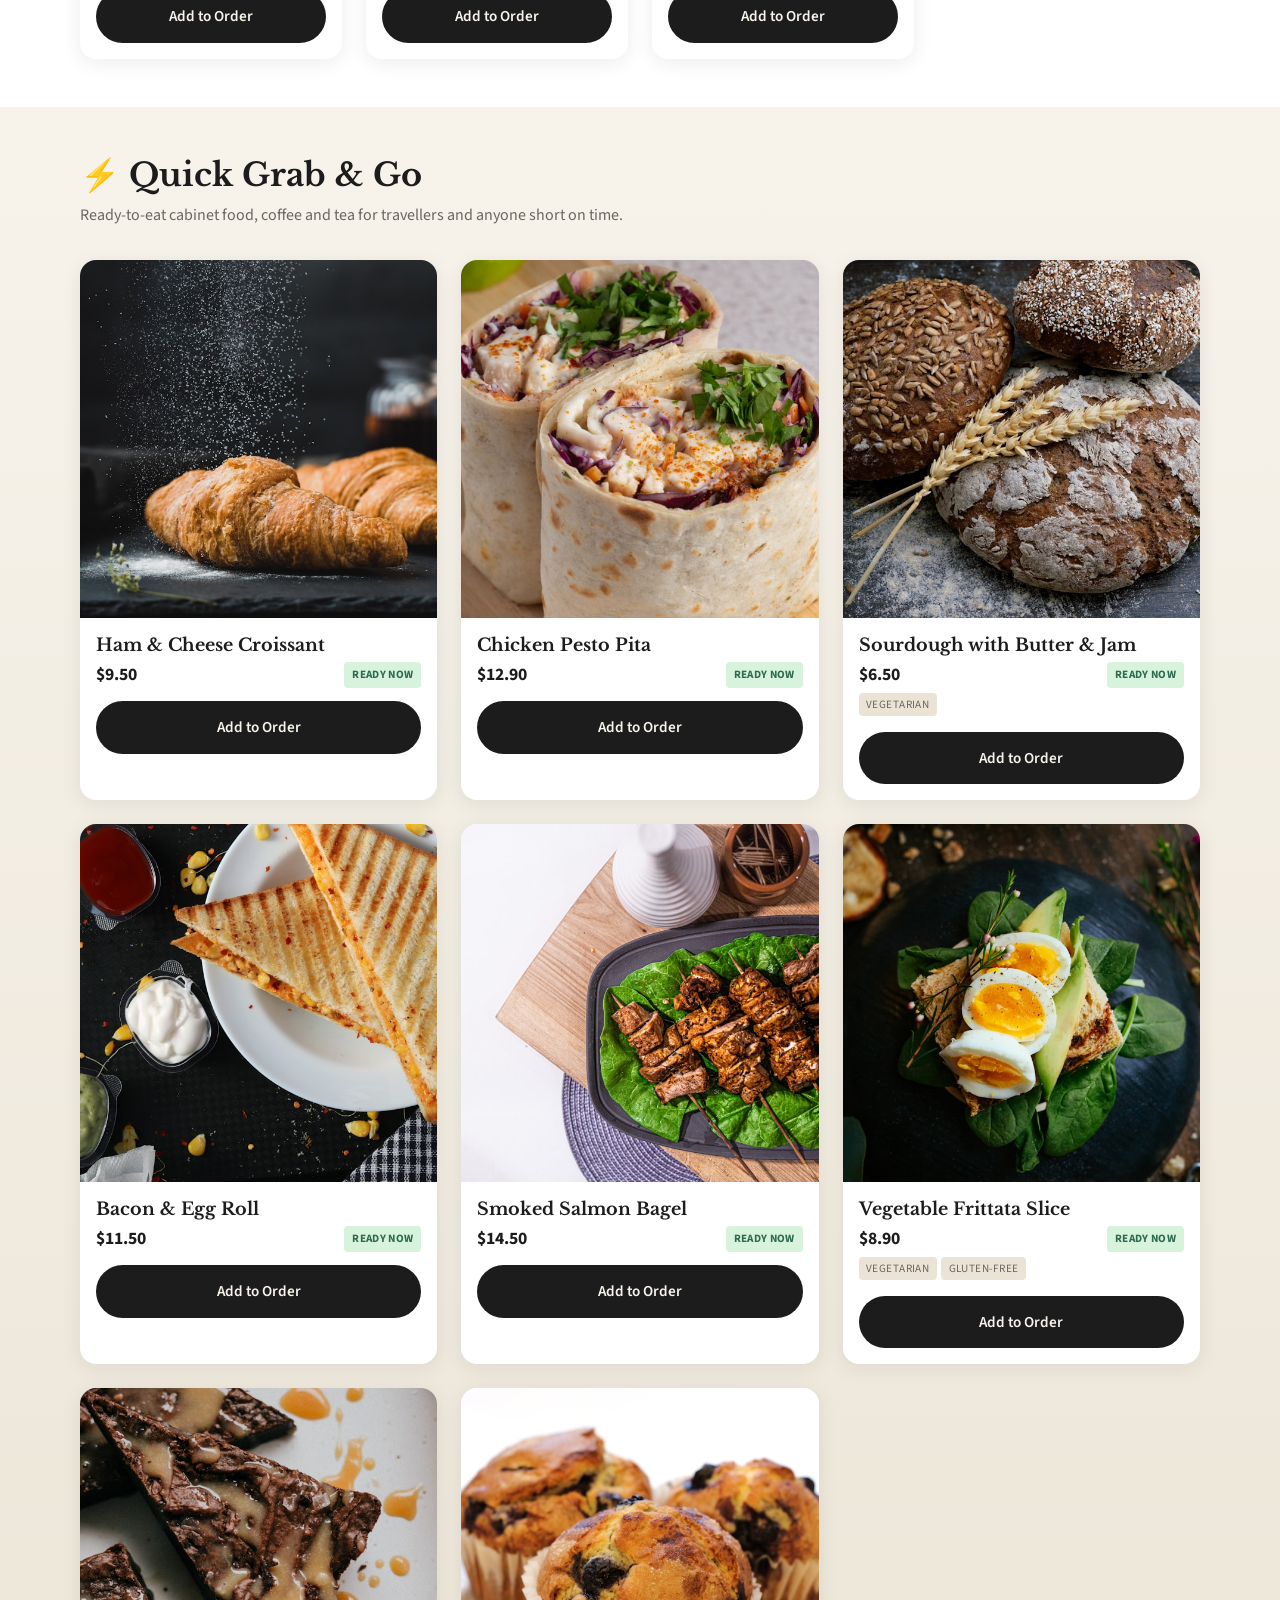
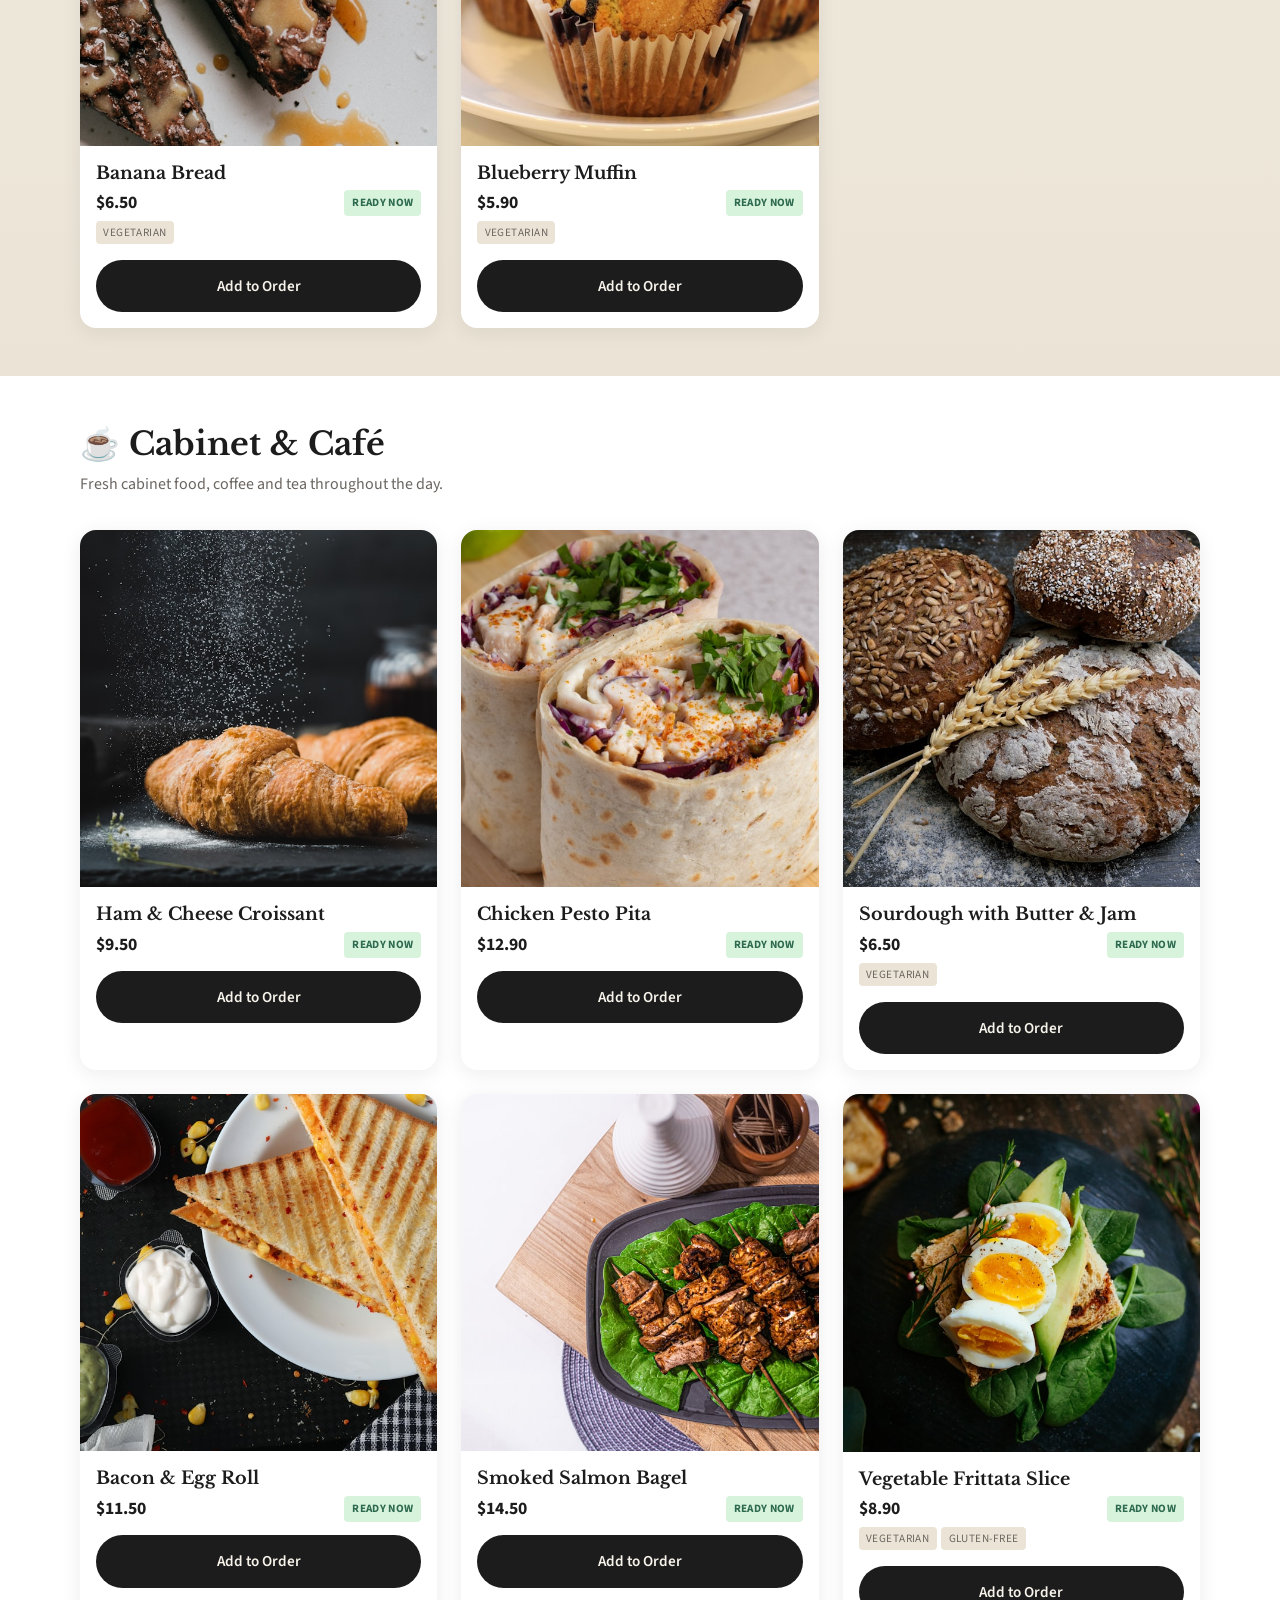
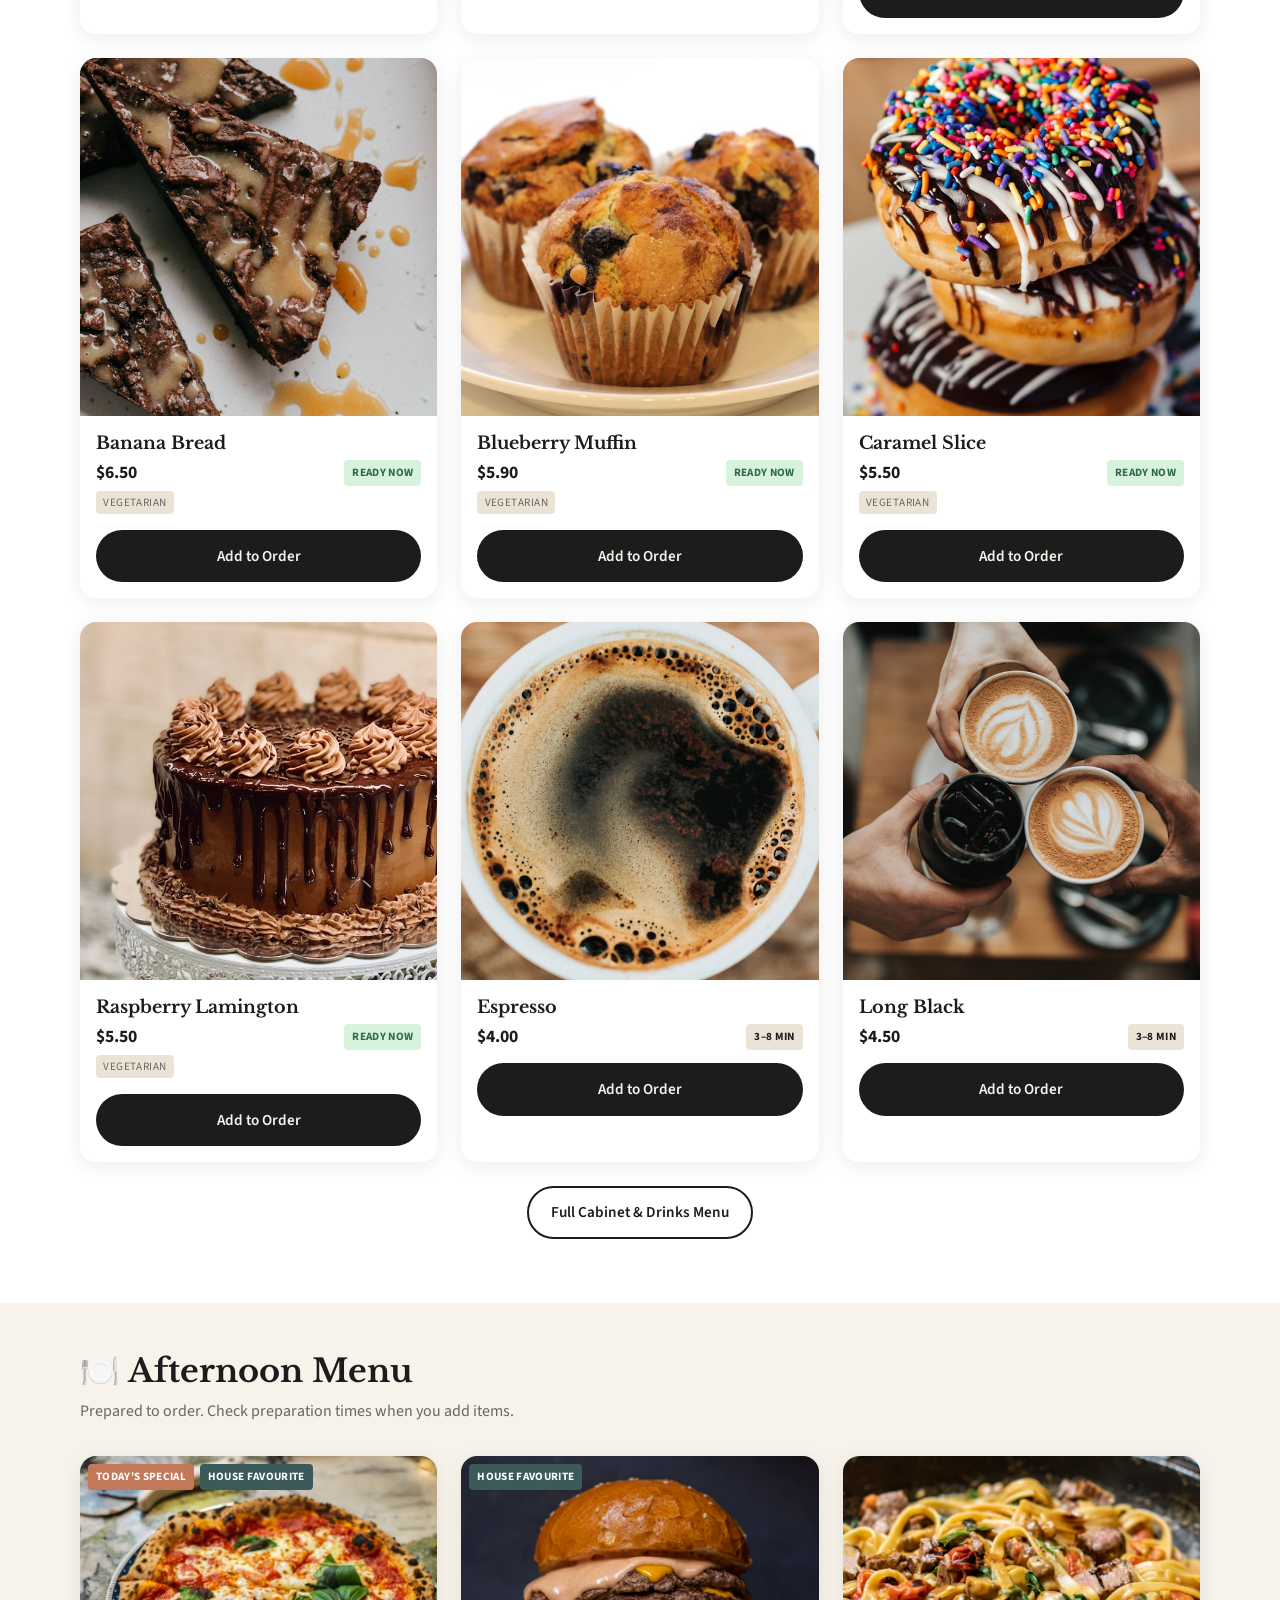
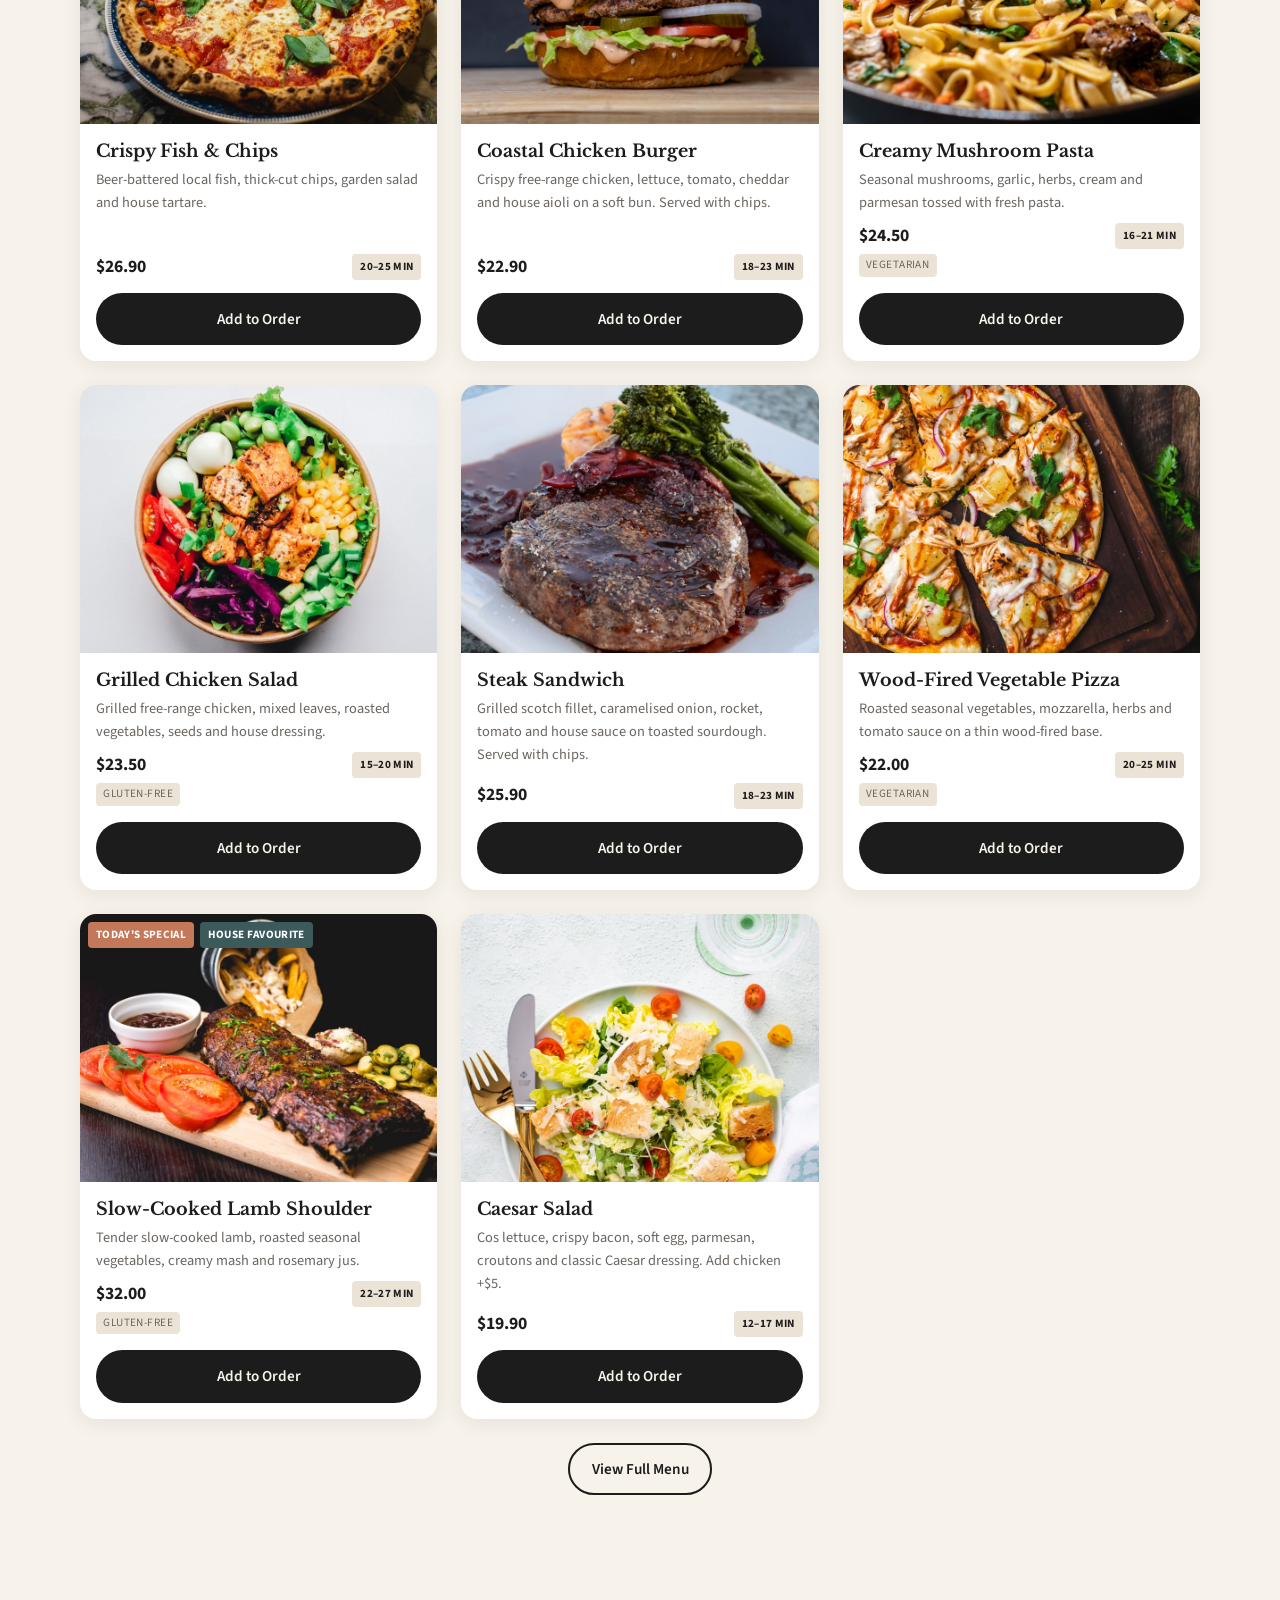
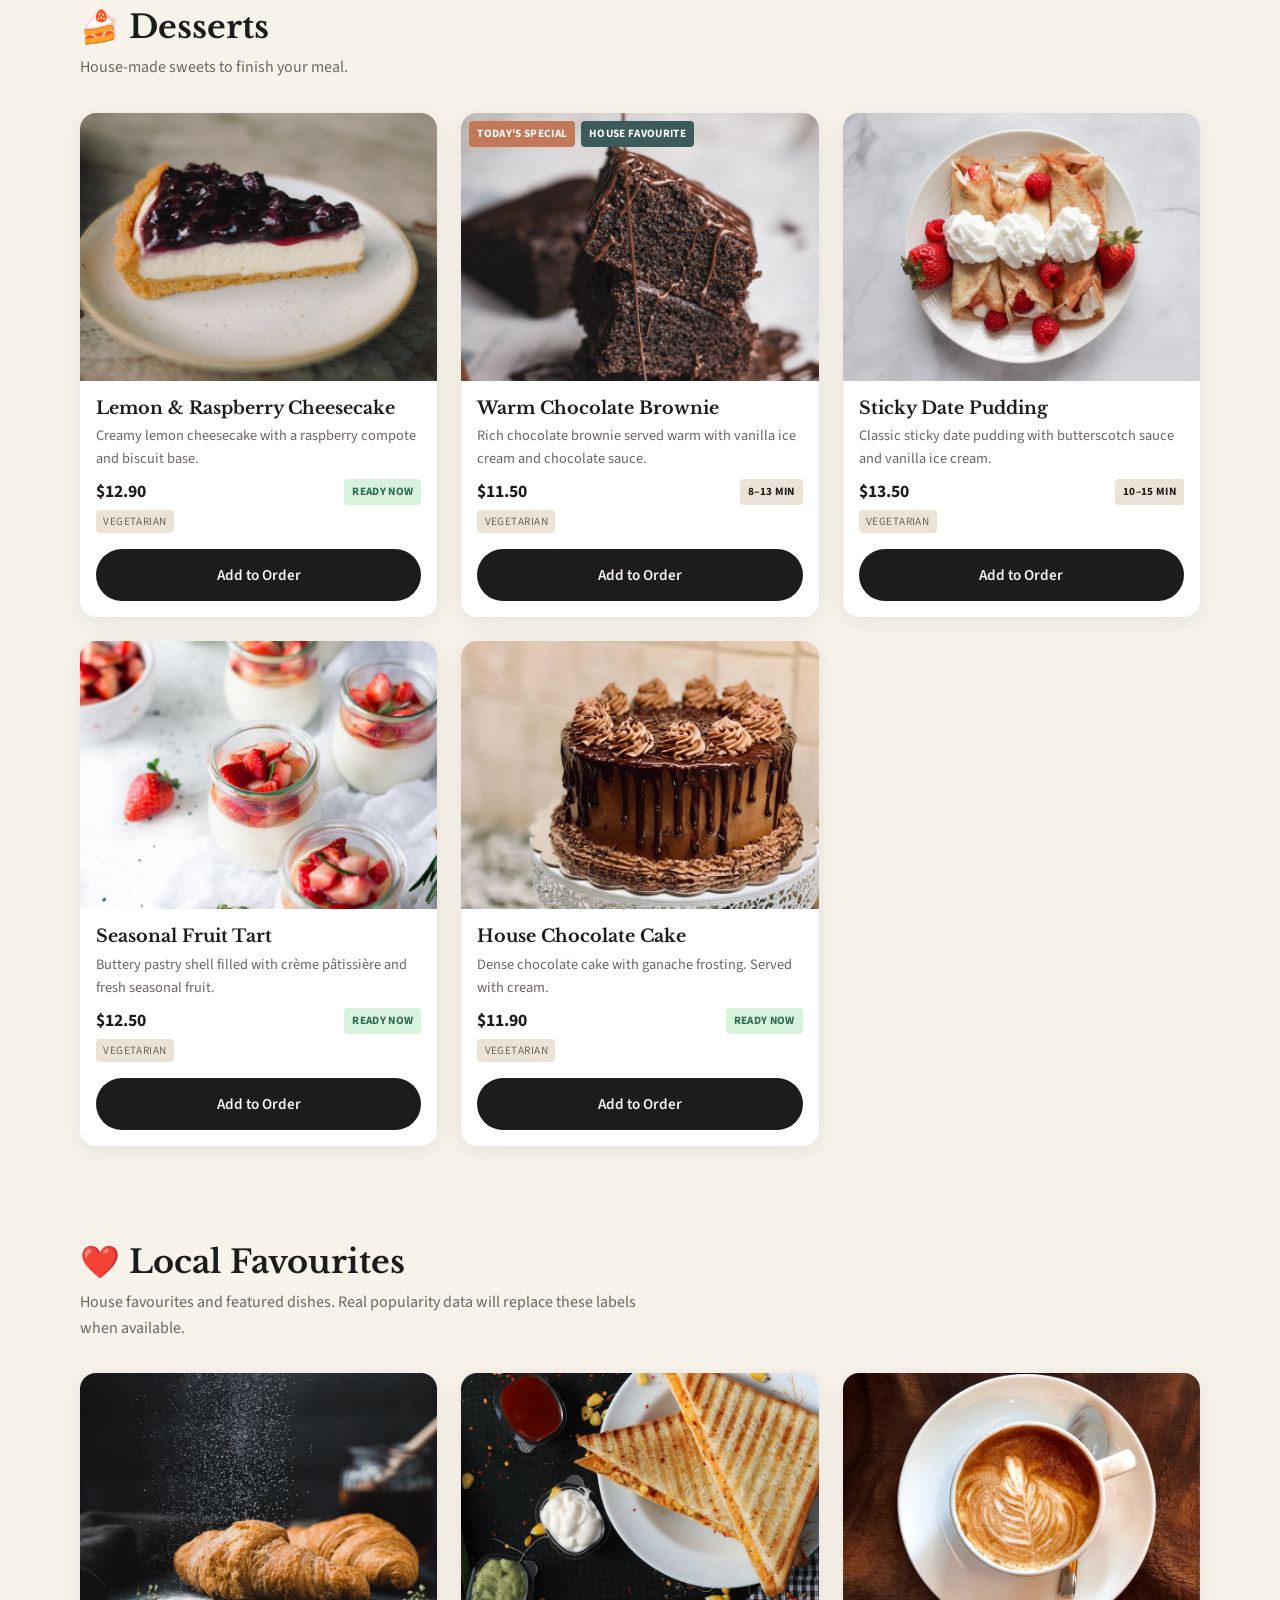
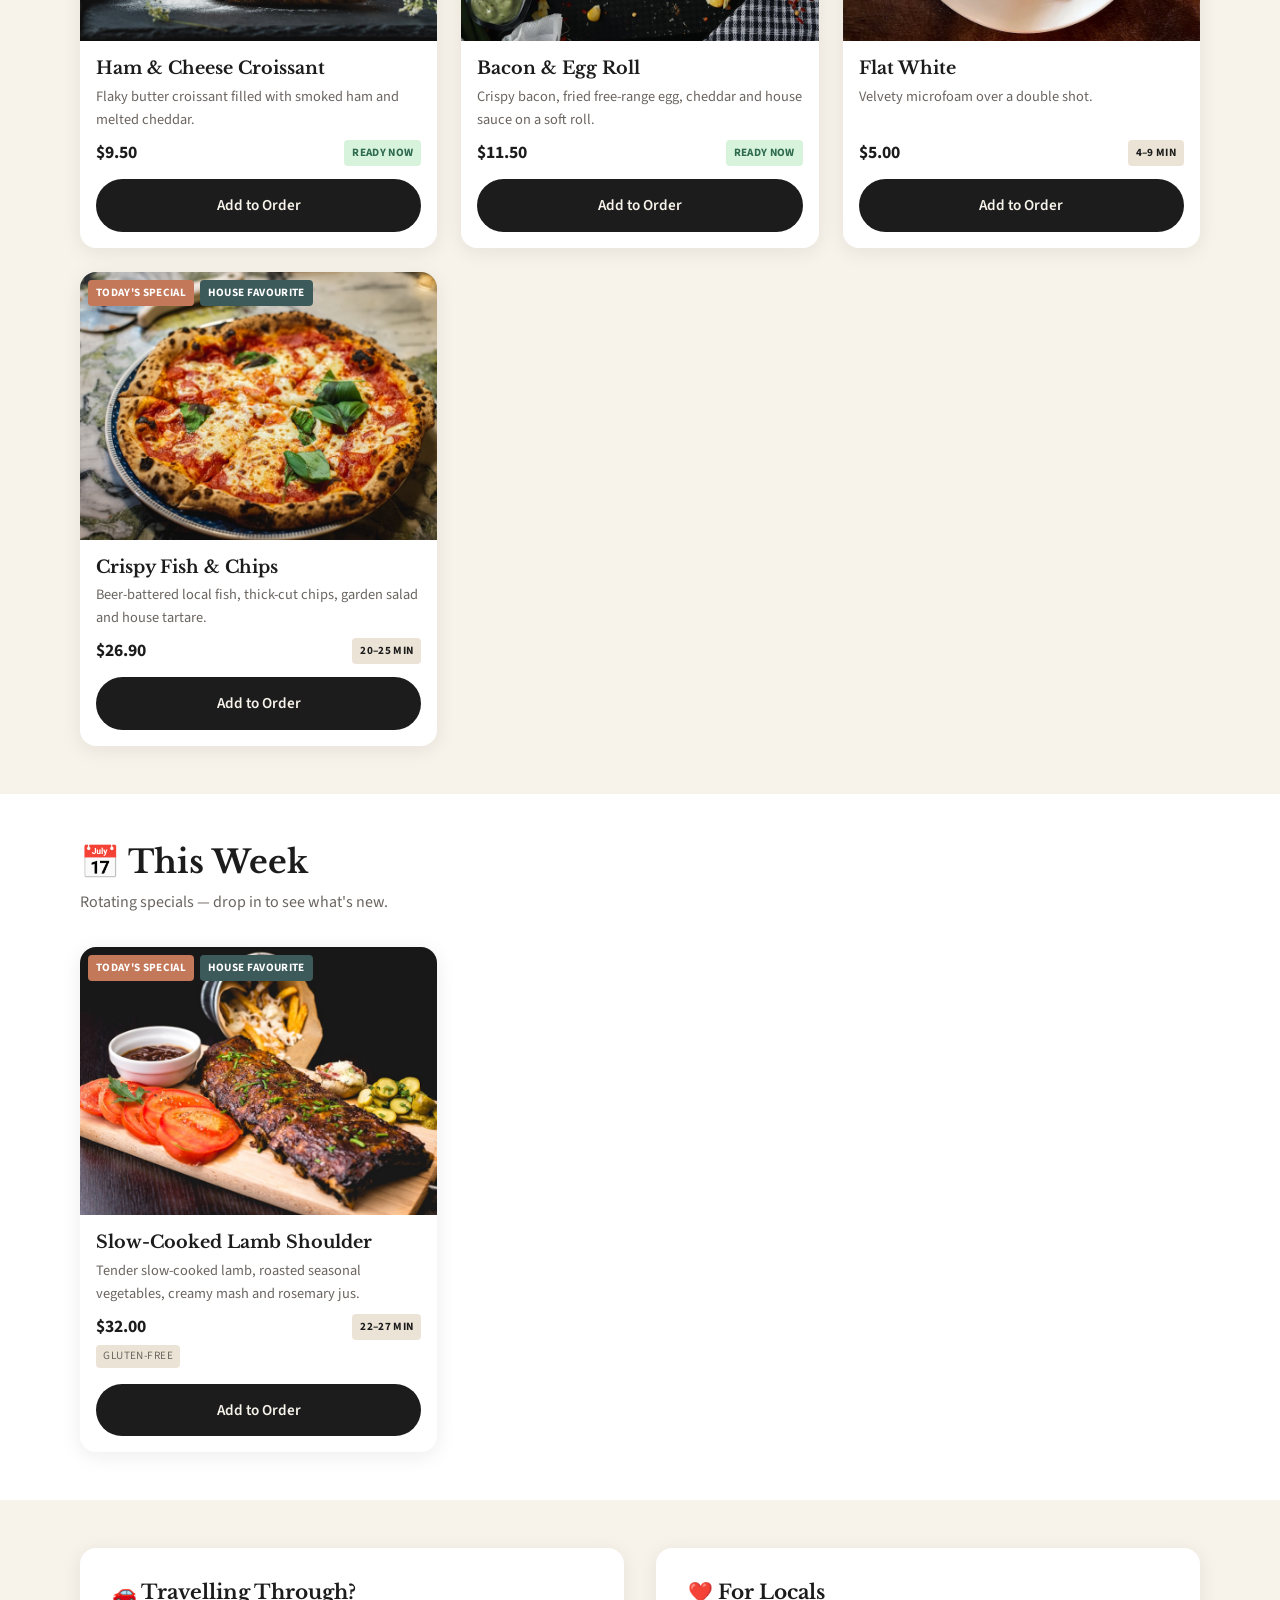
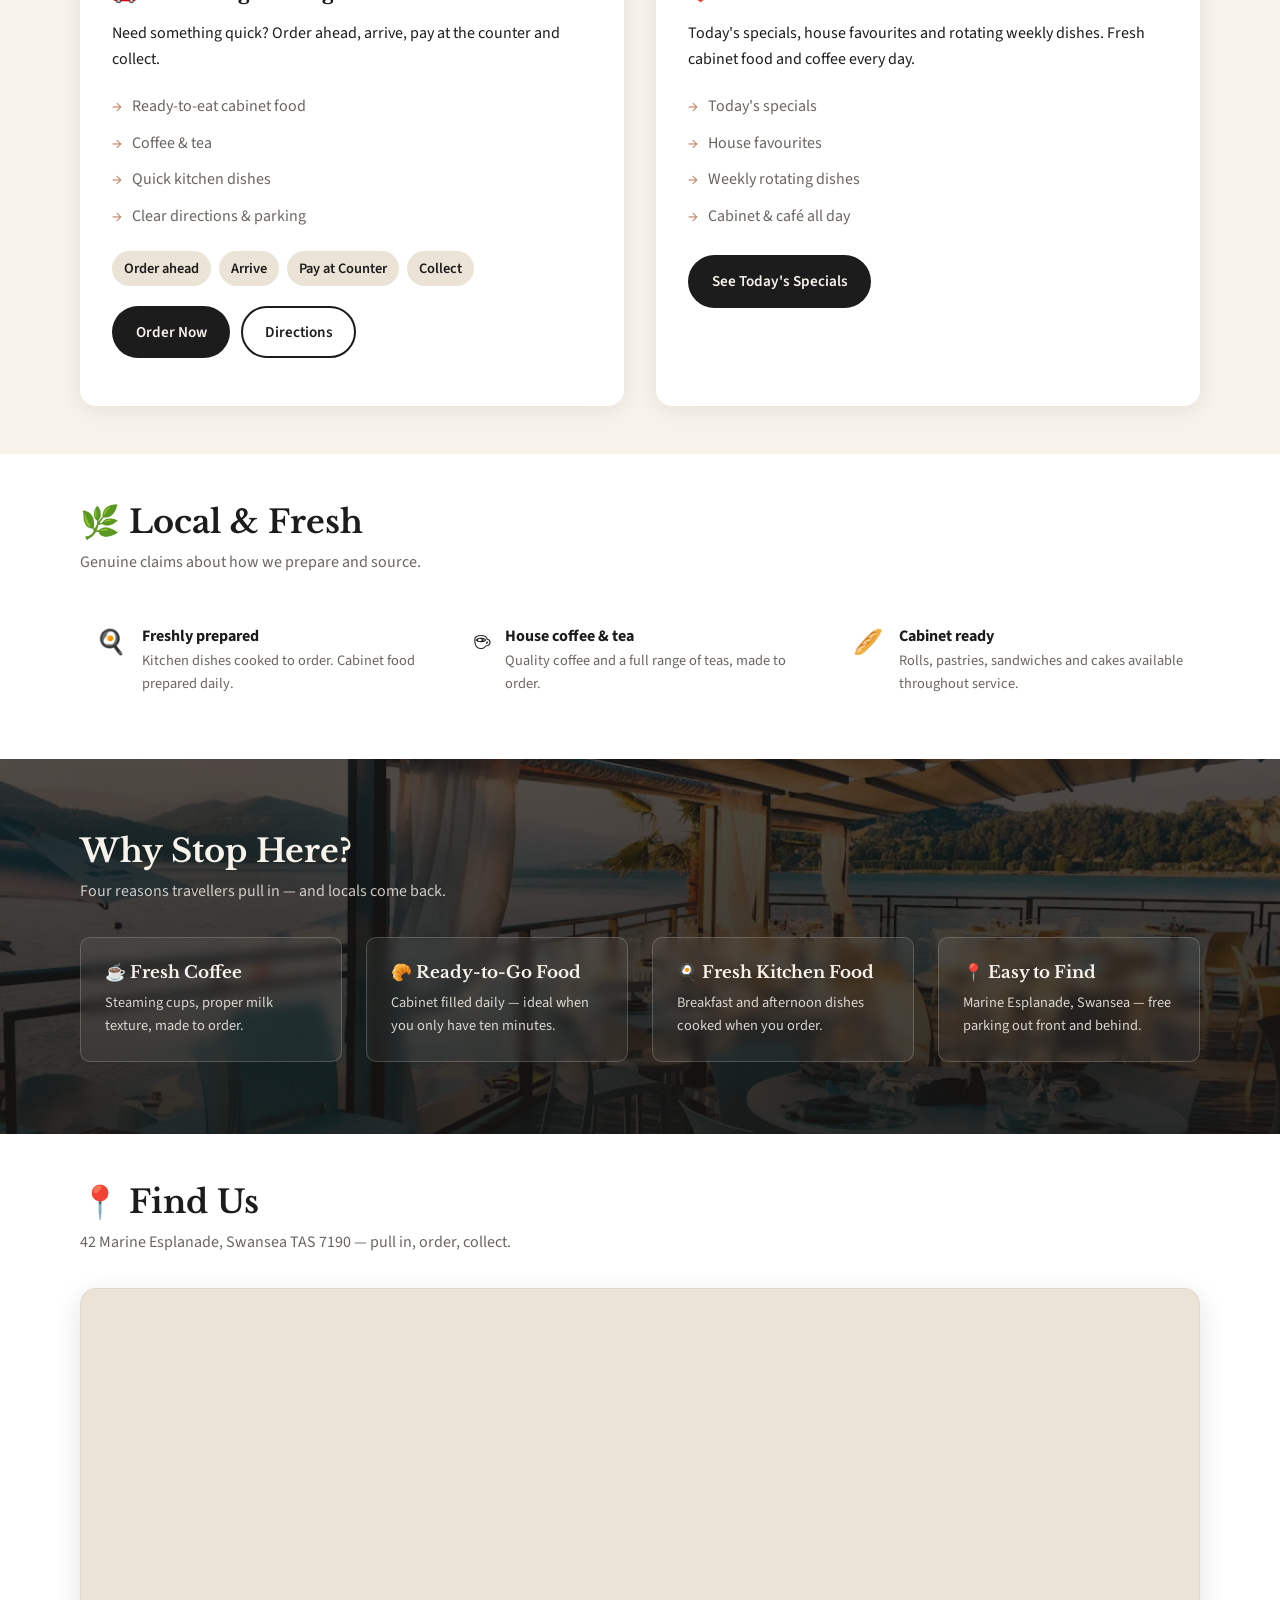
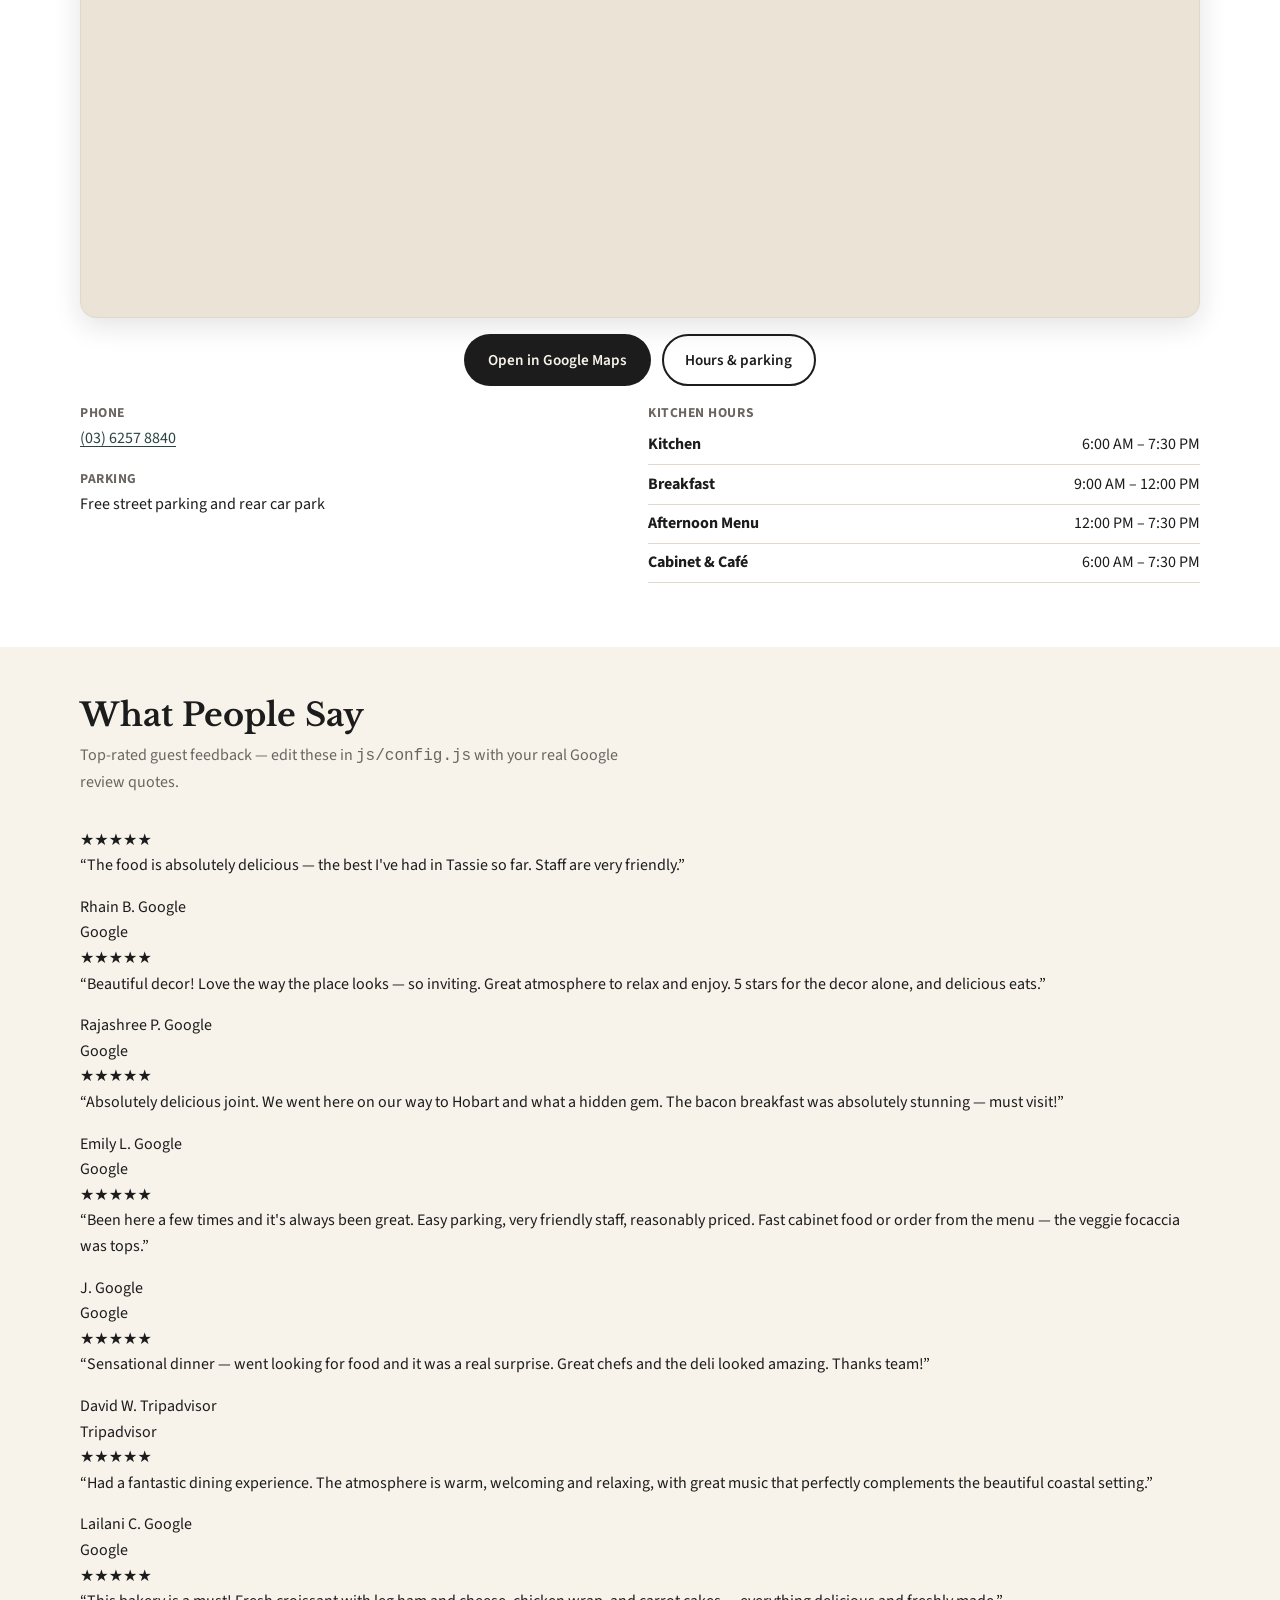
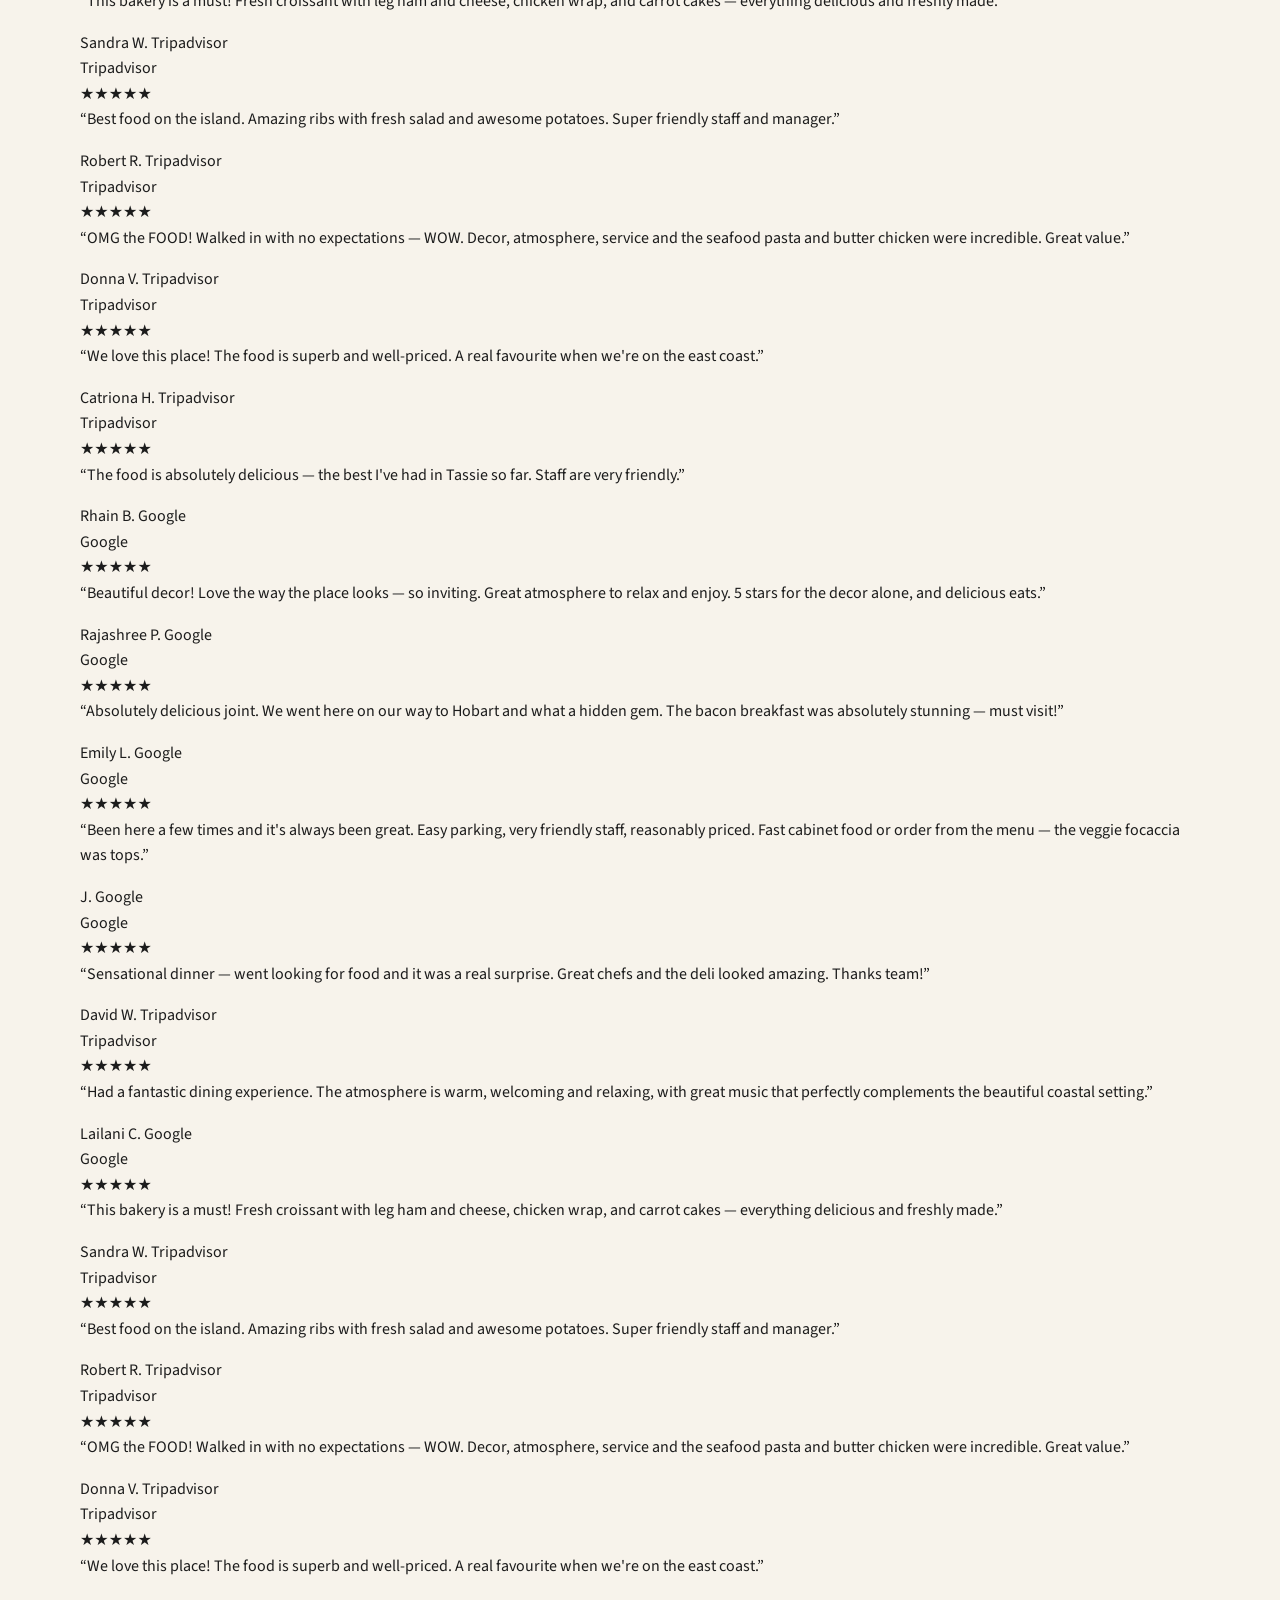
==== commit 878014a8: "Update index.html" ====
--- a/index.html
+++ b/index.html
@@ -326,13 +326,28 @@
       </div>
     </section>
 
-    <!-- Reviews placeholder -->
-    <section class="section">
+    <!-- Google-style rolling reviews -->
+    <section class="section section-reviews" id="reviews">
       <div class="container">
         <h2 class="section-title">What People Say</h2>
-        <div class="reviews-placeholder">
-          <p>Customer reviews will appear here once connected to a real review source.</p>
-          <p style="margin:0;font-size:0.9rem">We don't display fabricated ratings or testimonials.</p>
+        <p class="section-lead">Top-rated guest feedback — edit these in <code>js/config.js</code> with your real Google review quotes.</p>
+
+        <div class="reviews-marquee" aria-label="Customer reviews">
+          <div class="reviews-track" id="reviews-track">
+            <!-- Filled by app.js from restaurantConfig.reviews -->
+          </div>
+        </div>
+
+        <div class="reviews-footer-cta">
+          <a
+            id="google-reviews-link"
+            class="btn btn-primary"
+            href="https://www.google.com/maps/search/?api=1&query=The+Coastal+Table+Swansea+TAS"
+            target="_blank"
+            rel="noopener noreferrer">
+            View all on Google
+          </a>
+          <p class="reviews-caption">Opens Google Maps · Paste your real reviews link in config.js</p>
         </div>
       </div>
     </section>
--- a/css/style.css
+++ b/css/style.css
@@ -98,15 +98,17 @@
   border: 0;
 }
 
-/* ---------- Header ---------- */
+/* ---------- Header / Navigation ---------- */
 .site-header {
   position: sticky;
   top: 0;
   z-index: 100;
-  background: rgba(247, 243, 235, 0.95);
-  backdrop-filter: blur(10px);
-  border-bottom: 1px solid var(--color-border);
+  background: rgba(252, 249, 244, 0.92);
+  backdrop-filter: blur(14px) saturate(1.2);
+  -webkit-backdrop-filter: blur(14px) saturate(1.2);
+  border-bottom: 1px solid rgba(224, 216, 204, 0.85);
   height: var(--header-h);
+  box-shadow: 0 1px 0 rgba(28, 28, 28, 0.04);
 }
 .header-inner {
   display: flex;
@@ -115,112 +117,188 @@
   height: var(--header-h);
   gap: var(--space-md);
 }
+
+/* Logo */
 .logo {
   font-family: var(--font-heading);
-  font-size: 1.15rem;
+  font-size: 1.2rem;
   font-weight: 700;
   color: var(--color-charcoal);
   text-decoration: none;
-  letter-spacing: -0.02em;
+  letter-spacing: -0.03em;
   white-space: nowrap;
-}
-.logo span { color: var(--color-ocean); }
-
+  display: inline-flex;
+  align-items: baseline;
+  gap: 0.3rem;
+  transition: opacity var(--transition);
+}
+.logo:hover { opacity: 0.85; color: var(--color-charcoal); }
+.logo span {
+  color: var(--color-ocean);
+  font-style: italic;
+  font-weight: 700;
+}
+
+/* Desktop nav links */
 .main-nav {
   display: none;
-  gap: var(--space-lg);
+  gap: 0.15rem;
   align-items: center;
 }
 .main-nav a {
+  position: relative;
   text-decoration: none;
   color: var(--color-charcoal-soft);
-  font-weight: 500;
-  font-size: 0.95rem;
-}
-.main-nav a:hover,
+  font-weight: 600;
+  font-size: 0.9rem;
+  letter-spacing: 0.02em;
+  padding: 0.45rem 0.75rem;
+  border-radius: 999px;
+  transition: color 0.2s ease, background 0.2s ease;
+}
+.main-nav a::after {
+  content: "";
+  position: absolute;
+  left: 0.75rem;
+  right: 0.75rem;
+  bottom: 0.2rem;
+  height: 2px;
+  background: var(--color-terracotta);
+  border-radius: 2px;
+  transform: scaleX(0);
+  transform-origin: center;
+  transition: transform 0.22s ease;
+}
+.main-nav a:hover {
+  color: var(--color-charcoal);
+  background: rgba(28, 28, 28, 0.04);
+}
+.main-nav a:hover::after,
+.main-nav a[aria-current="page"]::after {
+  transform: scaleX(1);
+}
 .main-nav a[aria-current="page"] {
   color: var(--color-charcoal);
-}
-.main-nav a[aria-current="page"] {
-  box-shadow: inset 0 -2px 0 var(--color-terracotta);
+  font-weight: 700;
 }
 
 .header-actions {
   display: flex;
   align-items: center;
-  gap: var(--space-sm);
-}
+  gap: 0.65rem;
+}
+
+/* Primary Order CTA in header */
 .btn-order-header {
   display: inline-flex;
   align-items: center;
-  gap: 0.35rem;
-  background: var(--color-charcoal);
+  gap: 0.4rem;
+  background: linear-gradient(135deg, #1c1c1c 0%, #2c4344 100%);
   color: var(--color-cream);
   border: none;
-  padding: 0.55rem 1rem;
+  padding: 0.6rem 1.15rem;
   border-radius: 999px;
-  font-weight: 600;
-  font-size: 0.9rem;
+  font-weight: 700;
+  font-size: 0.88rem;
+  letter-spacing: 0.03em;
   text-decoration: none;
   cursor: pointer;
-  transition: background var(--transition);
+  transition: transform 0.2s ease, box-shadow 0.2s ease, filter 0.2s ease;
+  box-shadow: 0 2px 10px rgba(28, 28, 28, 0.18);
 }
 .btn-order-header:hover {
-  background: var(--color-ocean-deep);
-  color: var(--color-cream);
+  filter: brightness(1.08);
+  transform: translateY(-1px);
+  box-shadow: 0 4px 16px rgba(28, 28, 28, 0.22);
+  color: var(--color-cream);
+}
+.btn-order-header:active {
+  transform: translateY(0);
 }
 .cart-badge {
   background: var(--color-terracotta);
   color: white;
-  font-size: 0.7rem;
+  font-size: 0.68rem;
   font-weight: 700;
-  min-width: 1.25rem;
-  height: 1.25rem;
+  min-width: 1.2rem;
+  height: 1.2rem;
   border-radius: 999px;
   display: inline-flex;
   align-items: center;
   justify-content: center;
   padding: 0 0.3rem;
+  box-shadow: 0 0 0 2px rgba(28, 28, 28, 0.35);
 }
 .cart-badge[hidden] { display: none; }
 
+/* Hamburger */
 .nav-toggle {
   display: flex;
   flex-direction: column;
+  justify-content: center;
   gap: 5px;
-  background: none;
-  border: none;
-  padding: 0.5rem;
+  background: rgba(28, 28, 28, 0.05);
+  border: 1px solid transparent;
+  border-radius: 10px;
+  padding: 0.55rem 0.6rem;
   cursor: pointer;
+  transition: background 0.2s ease, border-color 0.2s ease;
+}
+.nav-toggle:hover {
+  background: rgba(28, 28, 28, 0.08);
+  border-color: var(--color-border);
 }
 .nav-toggle span {
   display: block;
-  width: 22px;
+  width: 20px;
   height: 2px;
   background: var(--color-charcoal);
-  transition: var(--transition);
-}
-
-/* Mobile nav open */
+  border-radius: 2px;
+  transition: transform 0.25s ease, opacity 0.2s ease;
+}
+.nav-toggle[aria-expanded="true"] span:nth-child(1) {
+  transform: translateY(7px) rotate(45deg);
+}
+.nav-toggle[aria-expanded="true"] span:nth-child(2) {
+  opacity: 0;
+}
+.nav-toggle[aria-expanded="true"] span:nth-child(3) {
+  transform: translateY(-7px) rotate(-45deg);
+}
+
+/* Mobile nav drawer */
 @media (max-width: 899px) {
   .main-nav {
     display: flex;
     flex-direction: column;
+    align-items: stretch;
     position: fixed;
     inset: var(--header-h) 0 auto 0;
-    background: var(--color-cream);
-    padding: var(--space-xl);
+    background: rgba(252, 249, 244, 0.98);
+    backdrop-filter: blur(16px);
+    padding: var(--space-lg) var(--space-xl) var(--space-xl);
     border-bottom: 1px solid var(--color-border);
-    transform: translateY(-120%);
+    box-shadow: 0 12px 40px rgba(28, 28, 28, 0.1);
+    transform: translateY(-110%);
     opacity: 0;
     pointer-events: none;
-    transition: transform 0.25s ease, opacity 0.25s ease;
-    gap: var(--space-md);
+    transition: transform 0.28s ease, opacity 0.28s ease;
+    gap: 0.25rem;
   }
   .main-nav.open {
     transform: translateY(0);
     opacity: 1;
     pointer-events: auto;
+  }
+  .main-nav a {
+    font-size: 1.05rem;
+    padding: 0.85rem 1rem;
+    border-radius: 12px;
+  }
+  .main-nav a::after { display: none; }
+  .main-nav a[aria-current="page"] {
+    background: rgba(61, 90, 91, 0.1);
+    color: var(--color-ocean-deep);
   }
   body.nav-open { overflow: hidden; }
 }
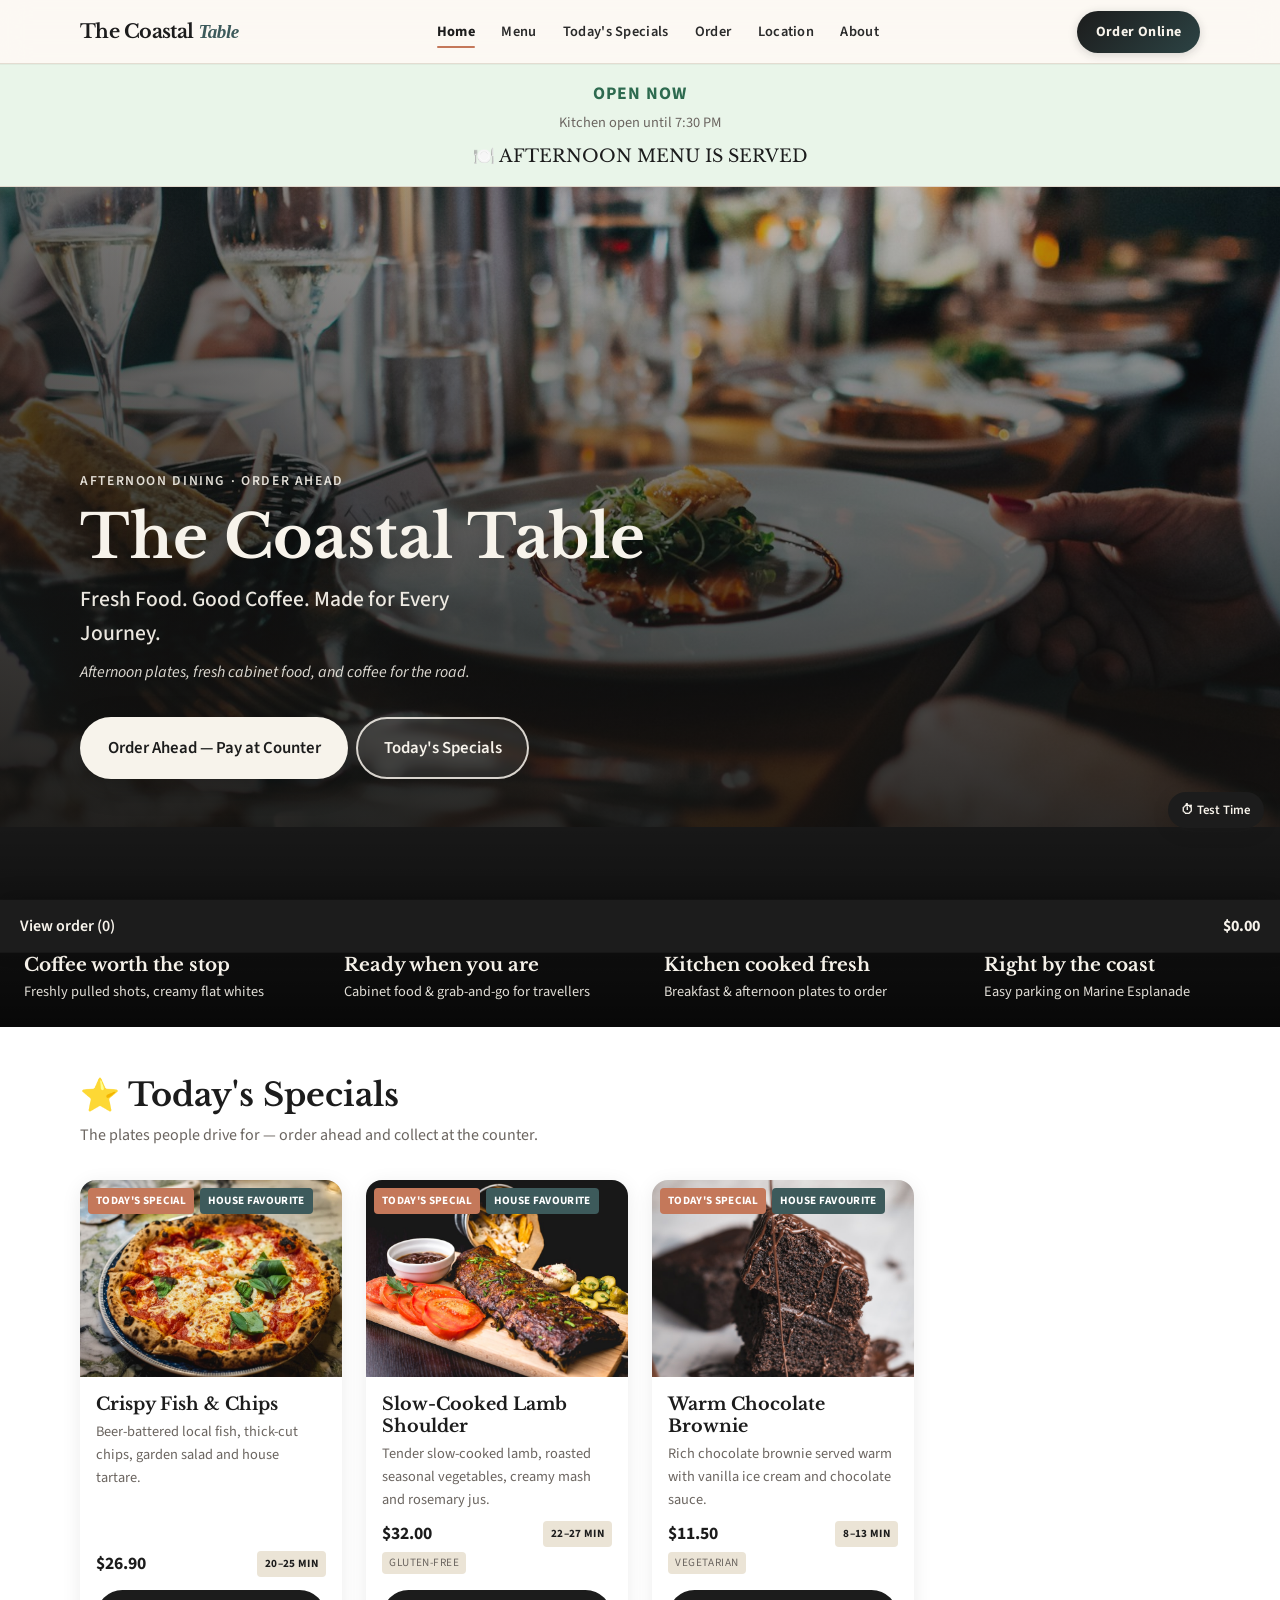
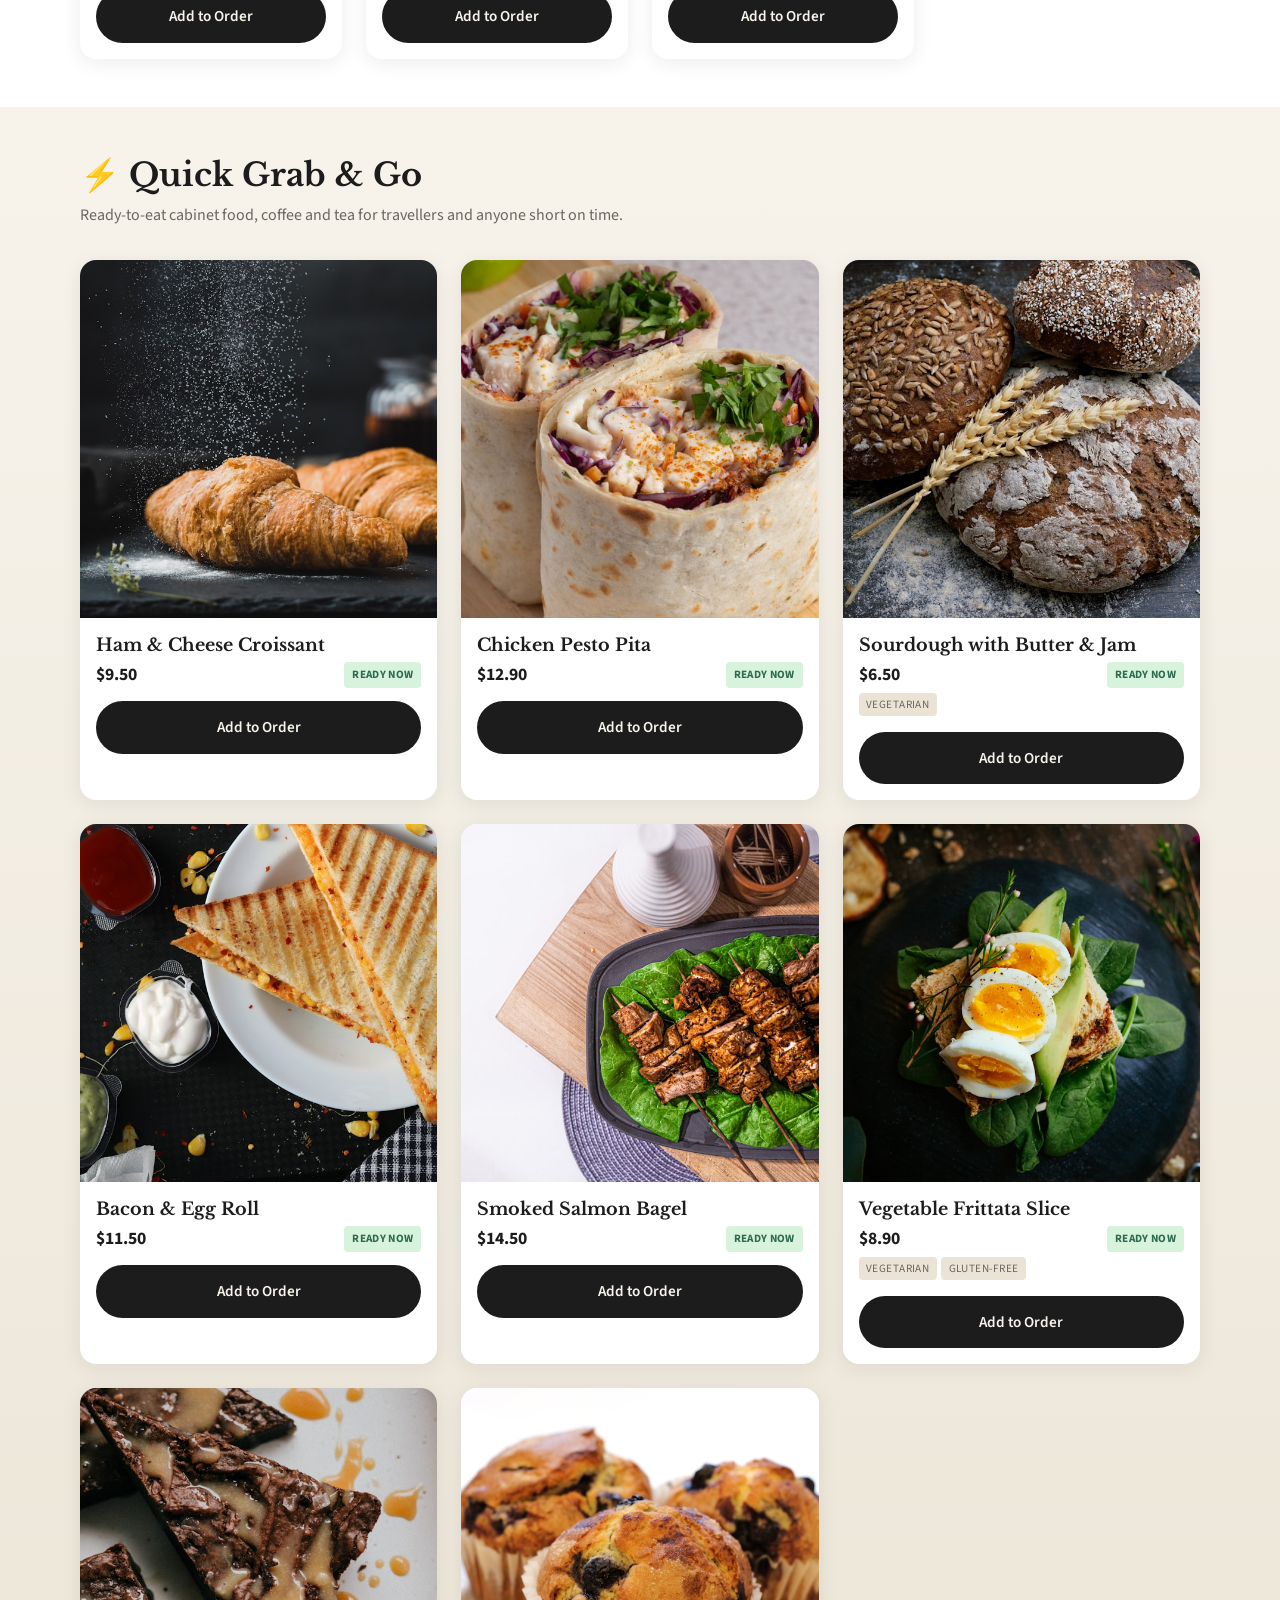
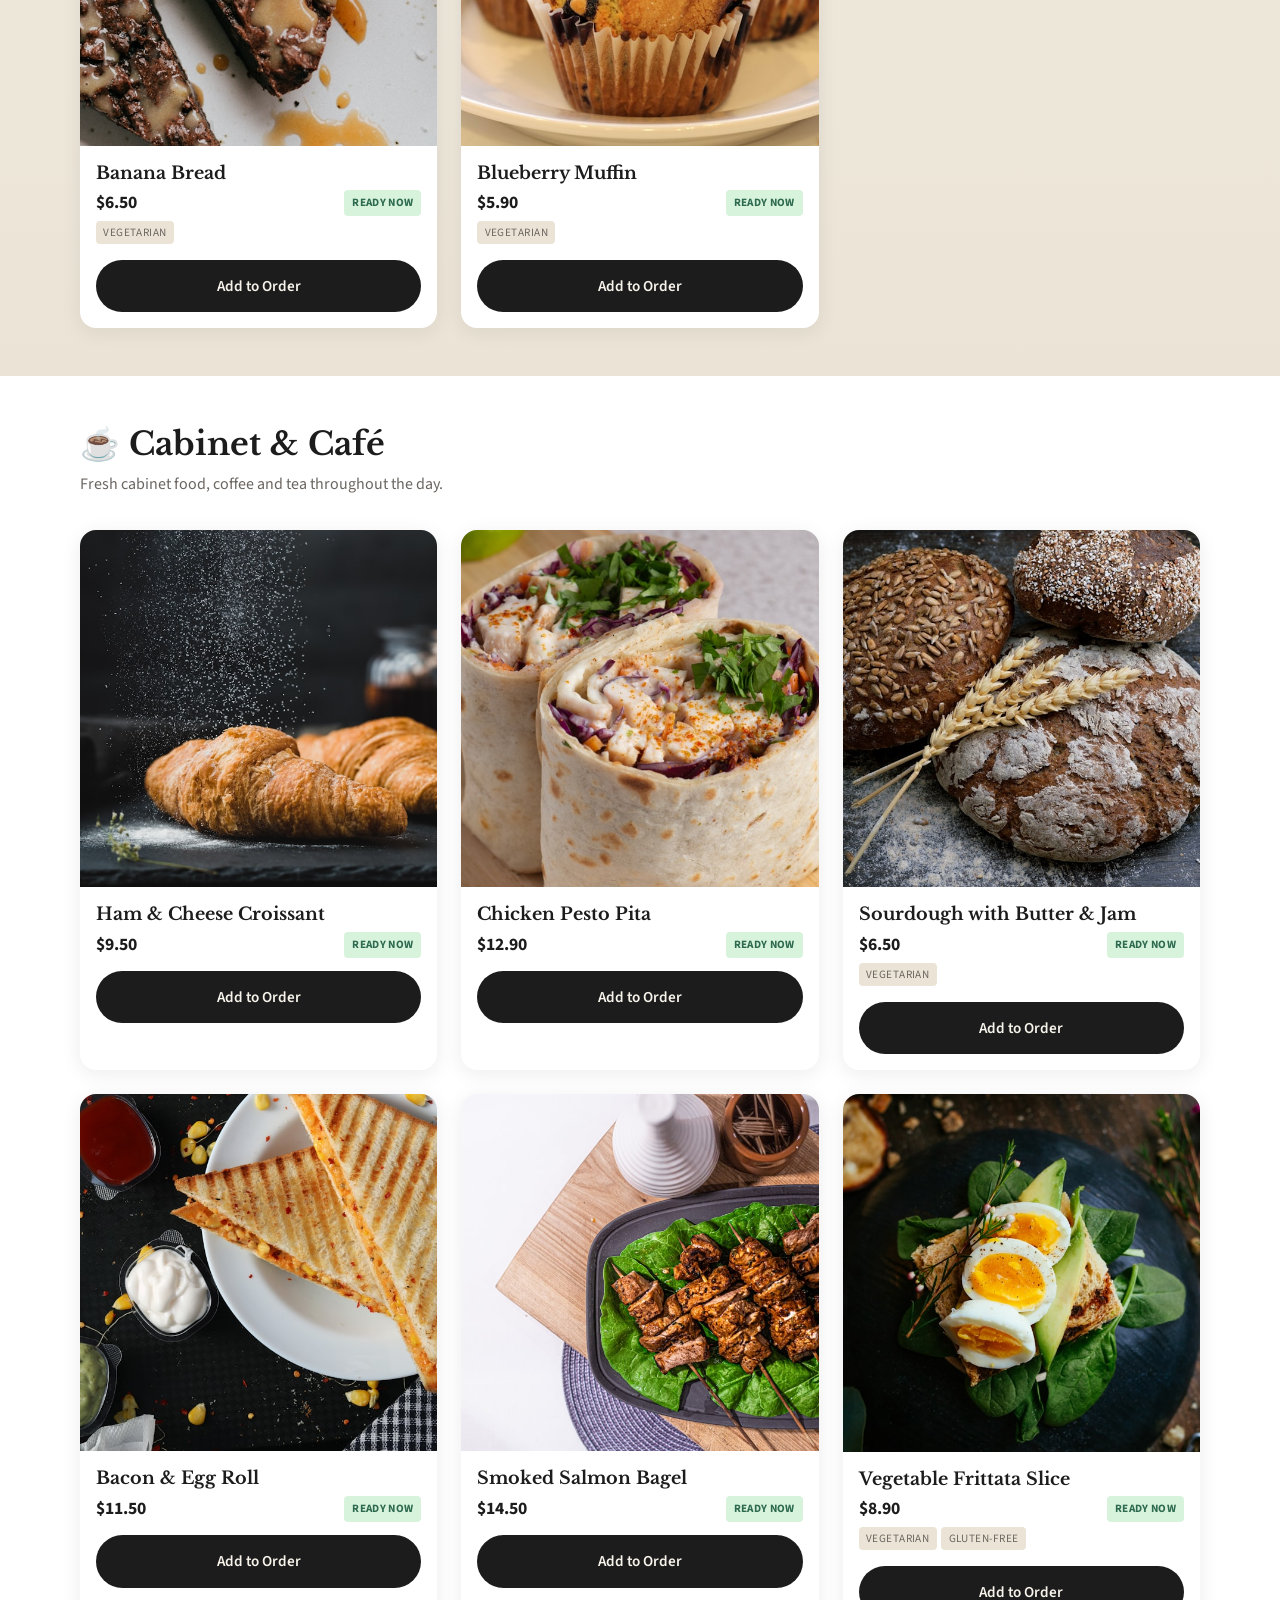
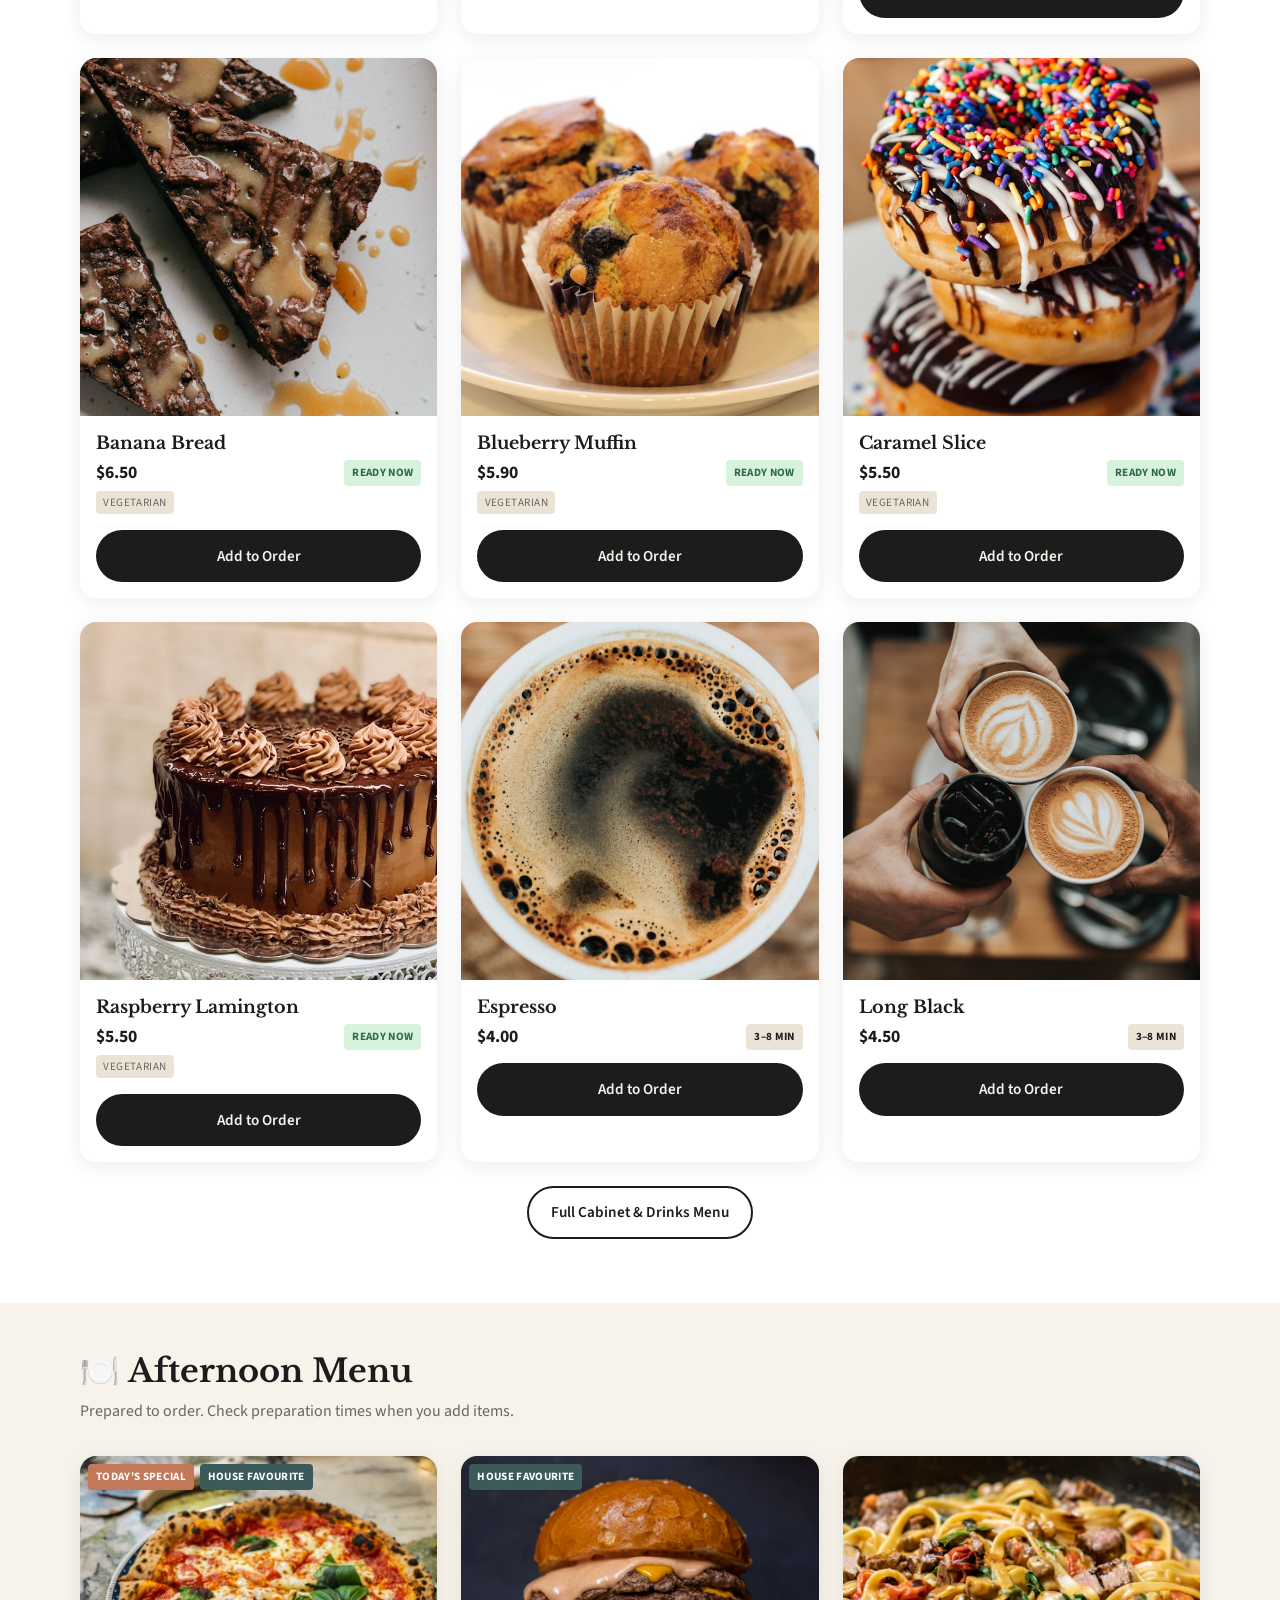
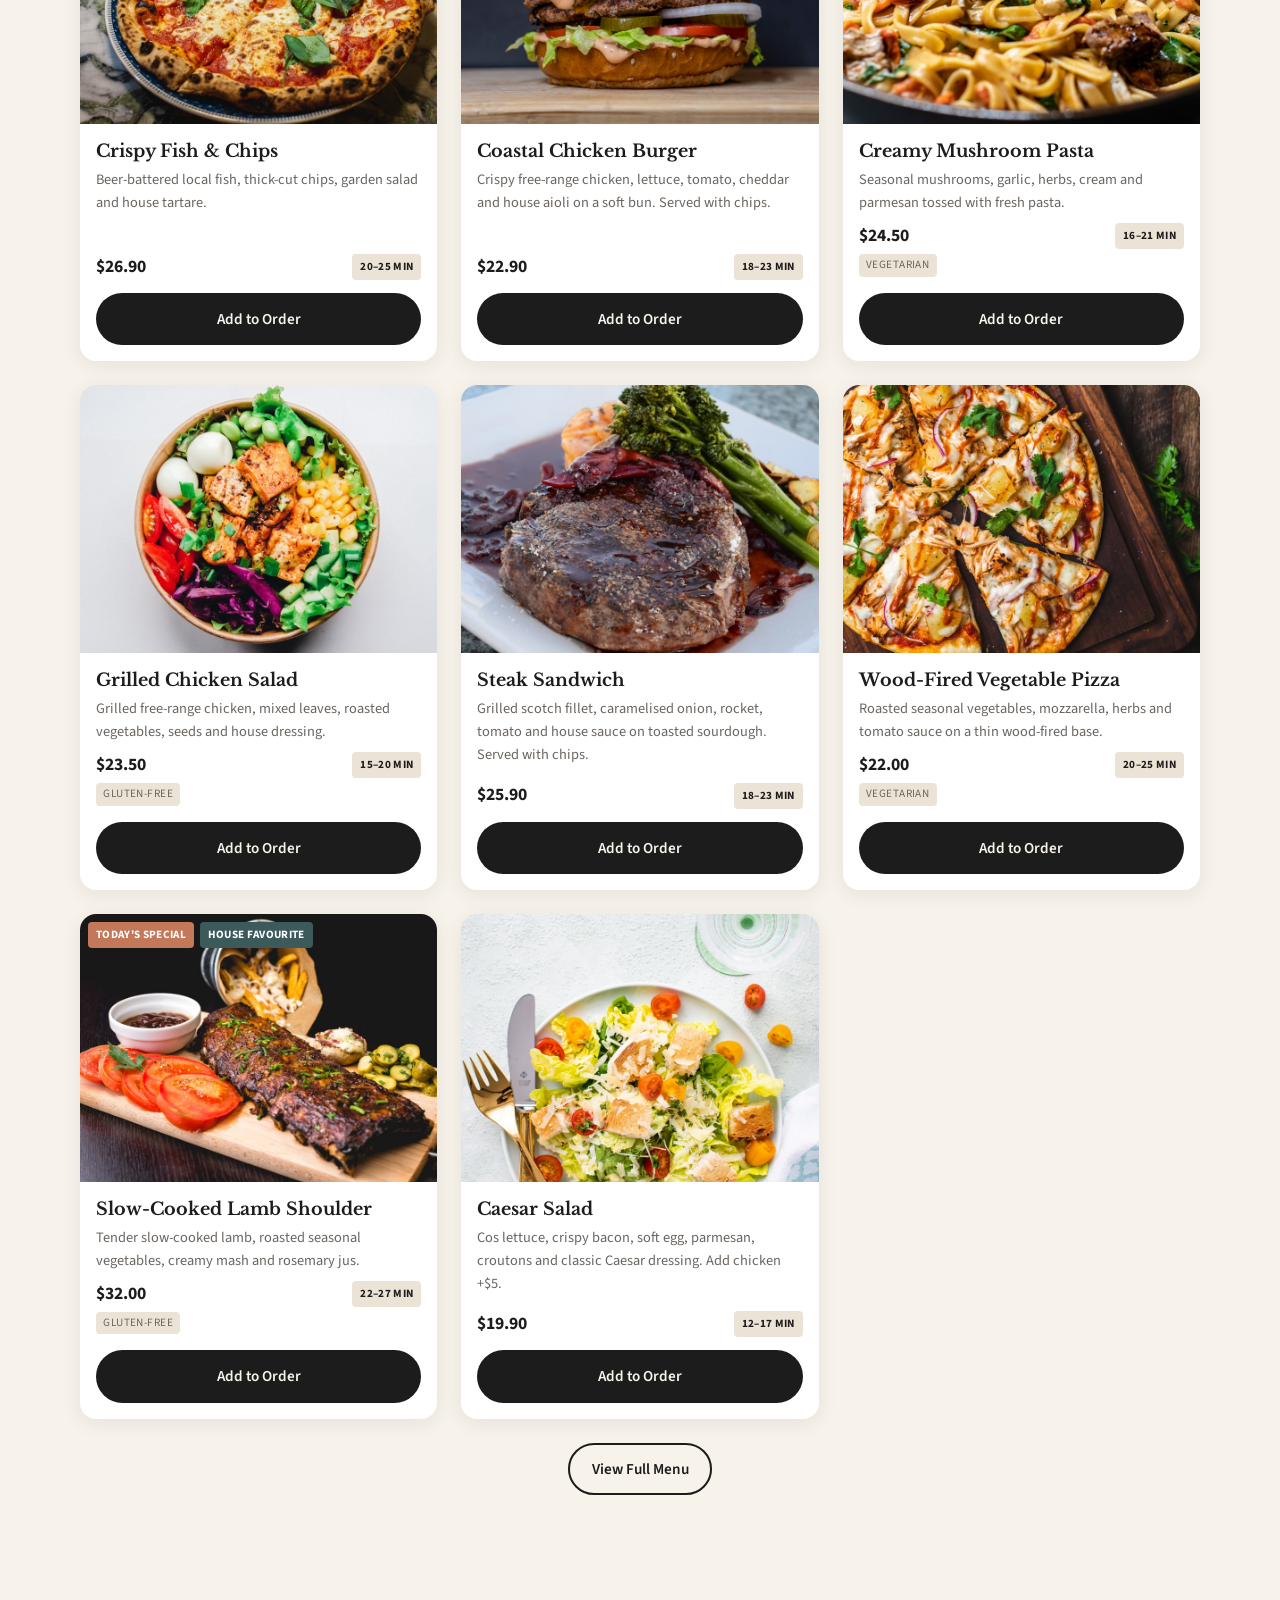
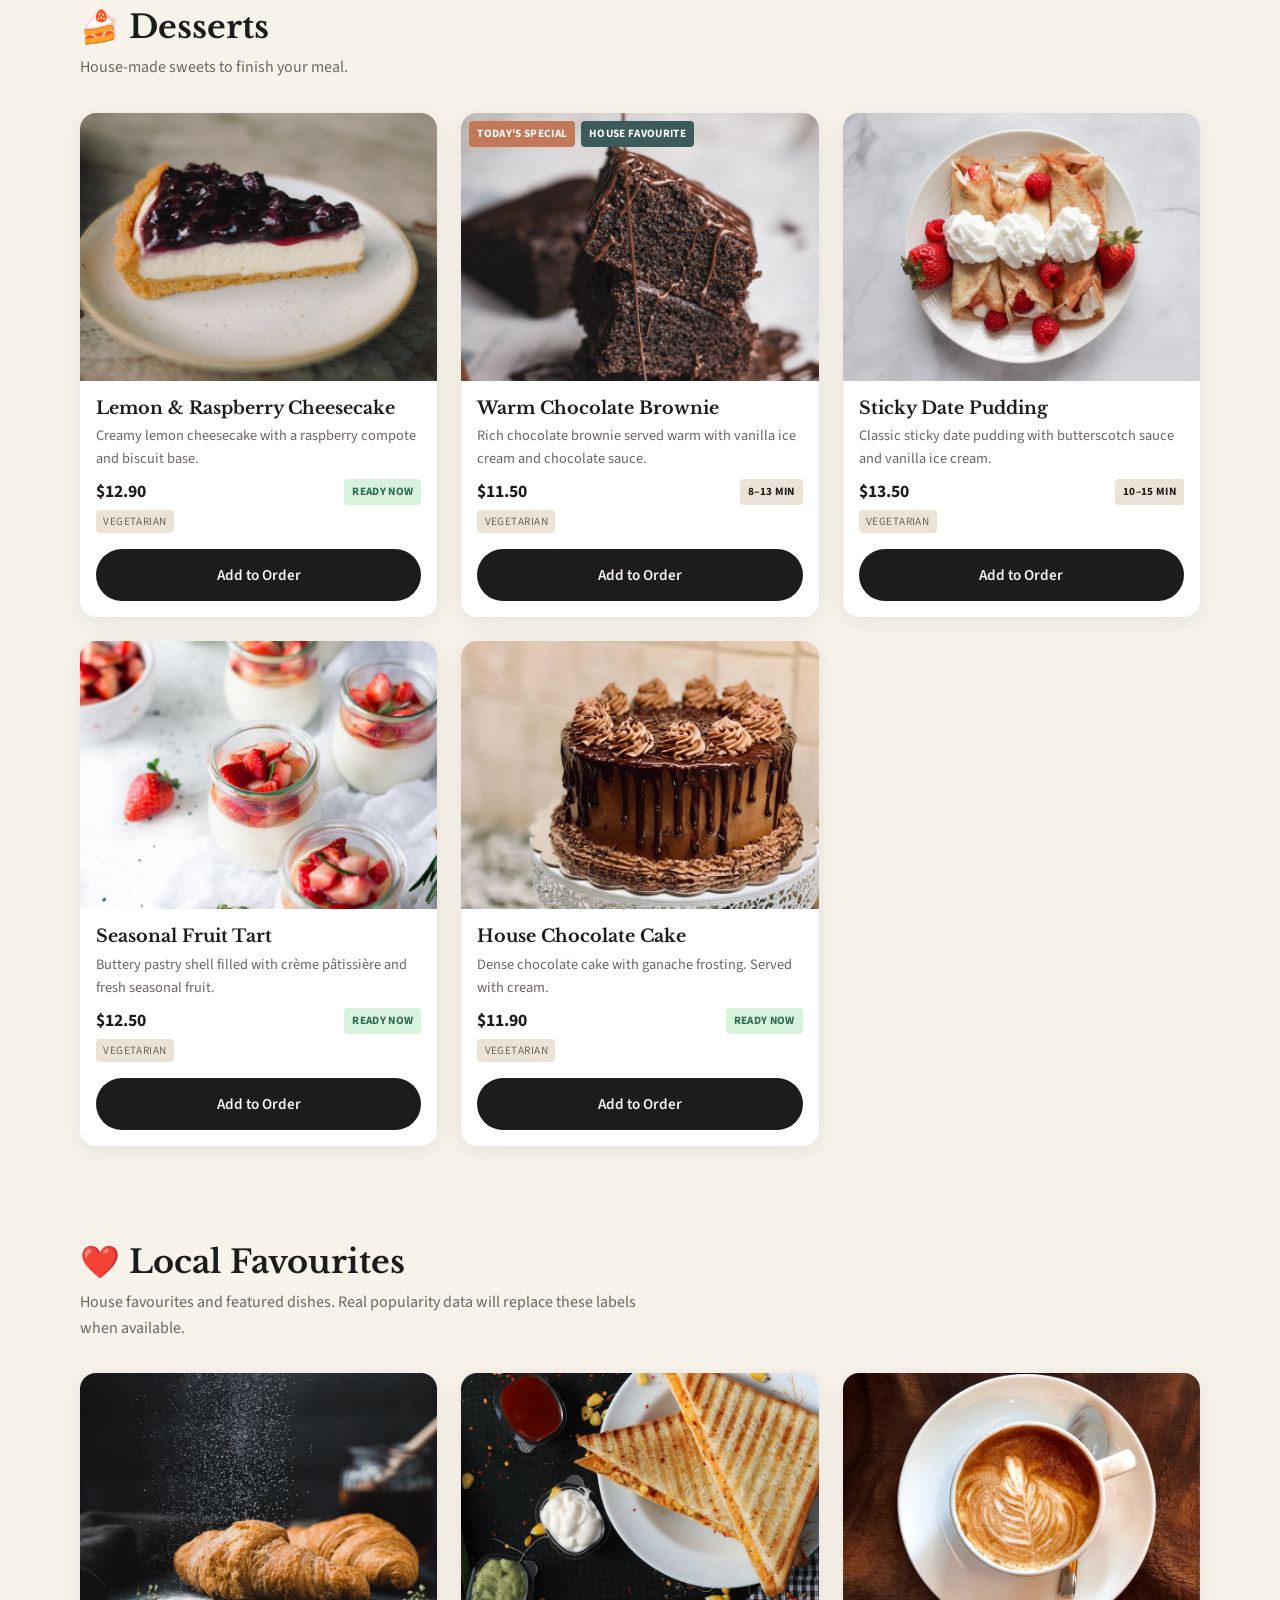
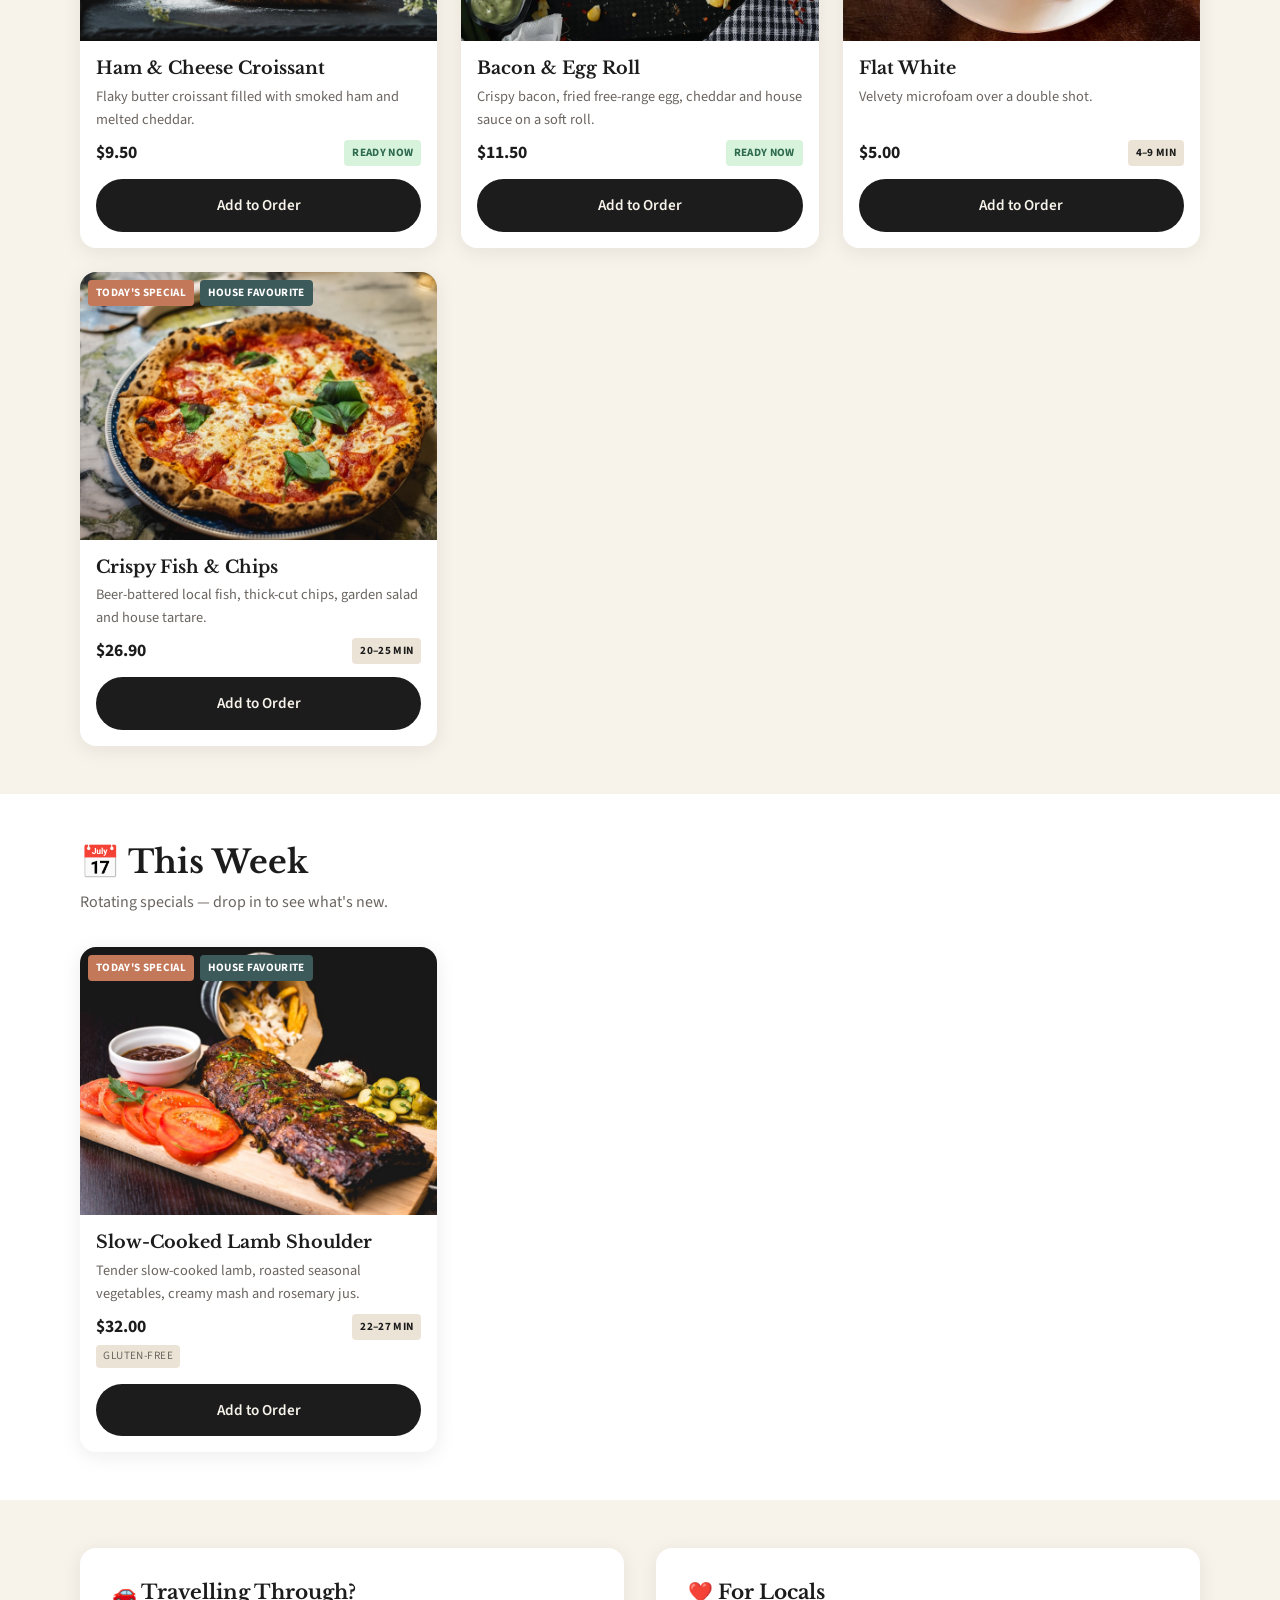
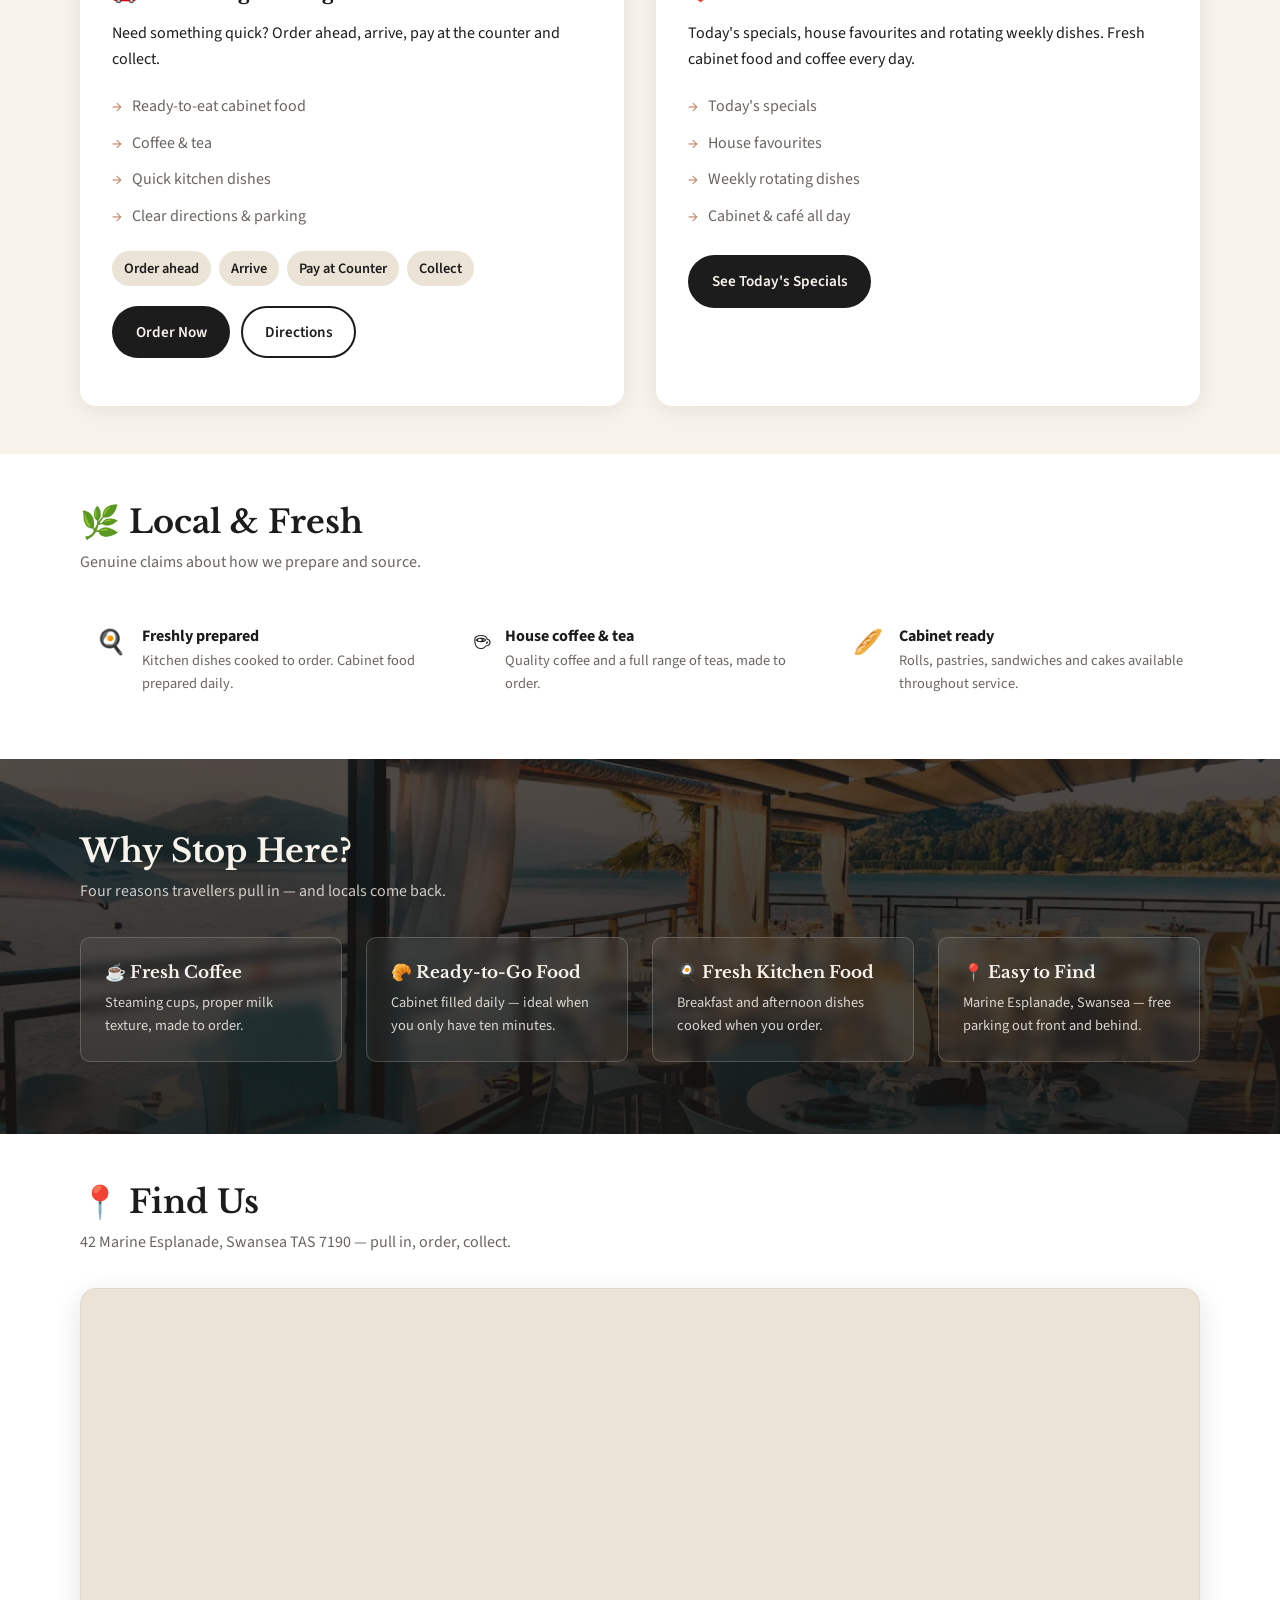
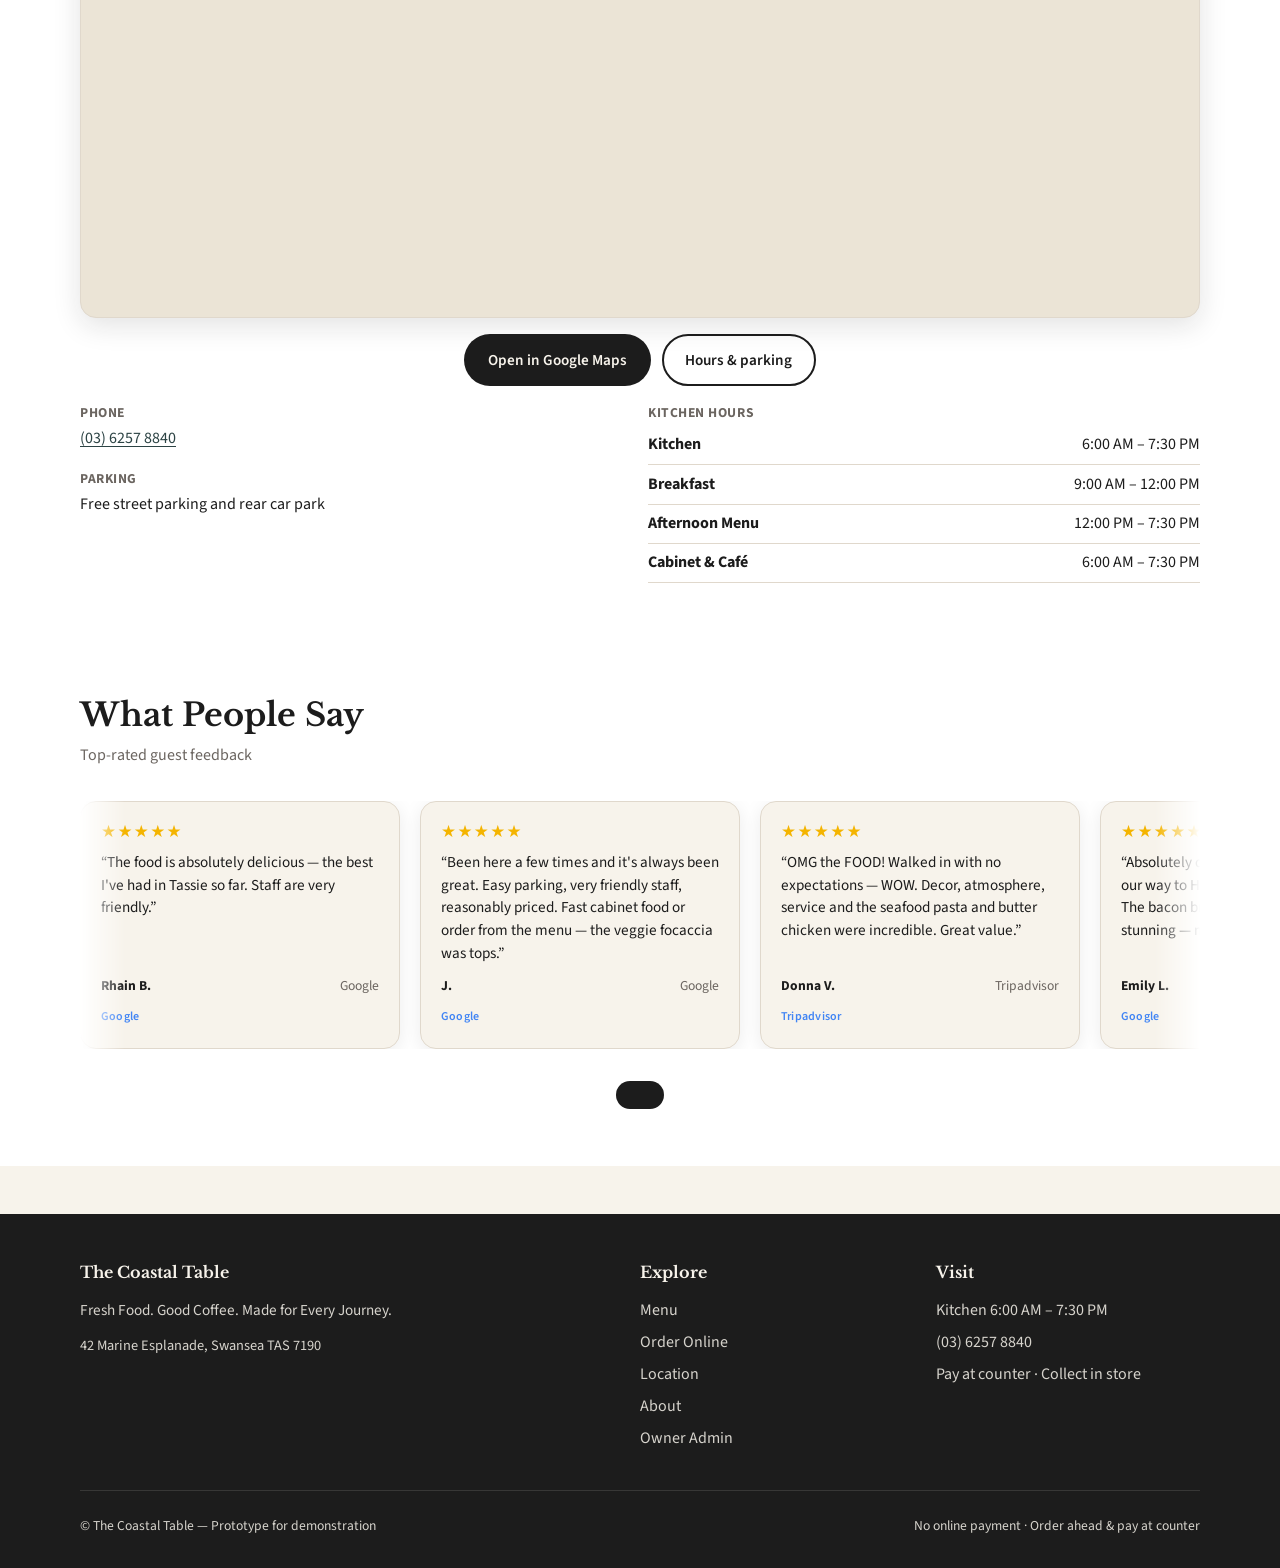
==== commit 2322e04e: "Update index.html" ====
--- a/index.html
+++ b/index.html
@@ -330,7 +330,7 @@
     <section class="section section-reviews" id="reviews">
       <div class="container">
         <h2 class="section-title">What People Say</h2>
-        <p class="section-lead">Top-rated guest feedback — edit these in <code>js/config.js</code> with your real Google review quotes.</p>
+        <p class="section-lead">Top-rated guest feedback </p>
 
         <div class="reviews-marquee" aria-label="Customer reviews">
           <div class="reviews-track" id="reviews-track">
@@ -345,9 +345,8 @@
             href="https://www.google.com/maps/search/?api=1&query=The+Coastal+Table+Swansea+TAS"
             target="_blank"
             rel="noopener noreferrer">
-            View all on Google
+                        
           </a>
-          <p class="reviews-caption">Opens Google Maps · Paste your real reviews link in config.js</p>
         </div>
       </div>
     </section>
--- a/css/style.css
+++ b/css/style.css
@@ -877,14 +877,94 @@
   flex-wrap: wrap;
 }
 
-/* Reviews placeholder */
-.reviews-placeholder {
+/* Google Reviews — rolling cards */
+.section-reviews {
   background: var(--color-white);
+  overflow: hidden;
+}
+.reviews-marquee {
+  overflow: hidden;
+  mask-image: linear-gradient(90deg, transparent, #000 4%, #000 96%, transparent);
+  -webkit-mask-image: linear-gradient(90deg, transparent, #000 4%, #000 96%, transparent);
+  margin: var(--space-xl) 0;
+}
+.reviews-track {
+  display: flex;
+  gap: 1.25rem;
+  width: max-content;
+  animation: reviews-roll 45s linear infinite;
+}
+.reviews-marquee:hover .reviews-track {
+  animation-play-state: paused;
+}
+@keyframes reviews-roll {
+  from { transform: translateX(0); }
+  to { transform: translateX(-50%); }
+}
+.review-card {
+  flex: 0 0 min(320px, 78vw);
+  background: var(--color-cream);
+  border: 1px solid var(--color-border);
   border-radius: var(--radius-lg);
-  padding: var(--space-xl);
+  padding: 1.35rem 1.25rem;
+  box-shadow: var(--shadow);
+  display: flex;
+  flex-direction: column;
+  gap: 0.65rem;
+}
+.review-stars {
+  color: #f4b400;
+  letter-spacing: 0.08em;
+  font-size: 1.05rem;
+  line-height: 1;
+}
+.review-text {
+  margin: 0;
+  font-size: 0.95rem;
+  line-height: 1.5;
+  color: var(--color-charcoal);
+  flex: 1;
+}
+.review-meta {
+  display: flex;
+  justify-content: space-between;
+  align-items: center;
+  gap: 0.5rem;
+  font-size: 0.85rem;
+}
+.review-author {
+  font-weight: 700;
+  color: var(--color-charcoal);
+}
+.review-date {
+  color: var(--color-muted);
+}
+.review-source {
+  font-size: 0.75rem;
+  font-weight: 600;
+  color: #4285f4;
+  letter-spacing: 0.02em;
+}
+.reviews-footer-cta {
   text-align: center;
-  color: var(--color-muted);
-  border: 1px dashed var(--color-border);
+  margin-top: var(--space-lg);
+}
+.reviews-caption {
+  margin: var(--space-md) 0 0 !important;
+  font-size: 0.85rem !important;
+  color: var(--color-muted);
+}
+.reviews-empty {
+  color: var(--color-muted);
+  padding: 1rem;
+}
+@media (prefers-reduced-motion: reduce) {
+  .reviews-track {
+    animation: none;
+    flex-wrap: wrap;
+    width: 100%;
+    justify-content: center;
+  }
 }
 
 /* ---------- Footer ---------- */
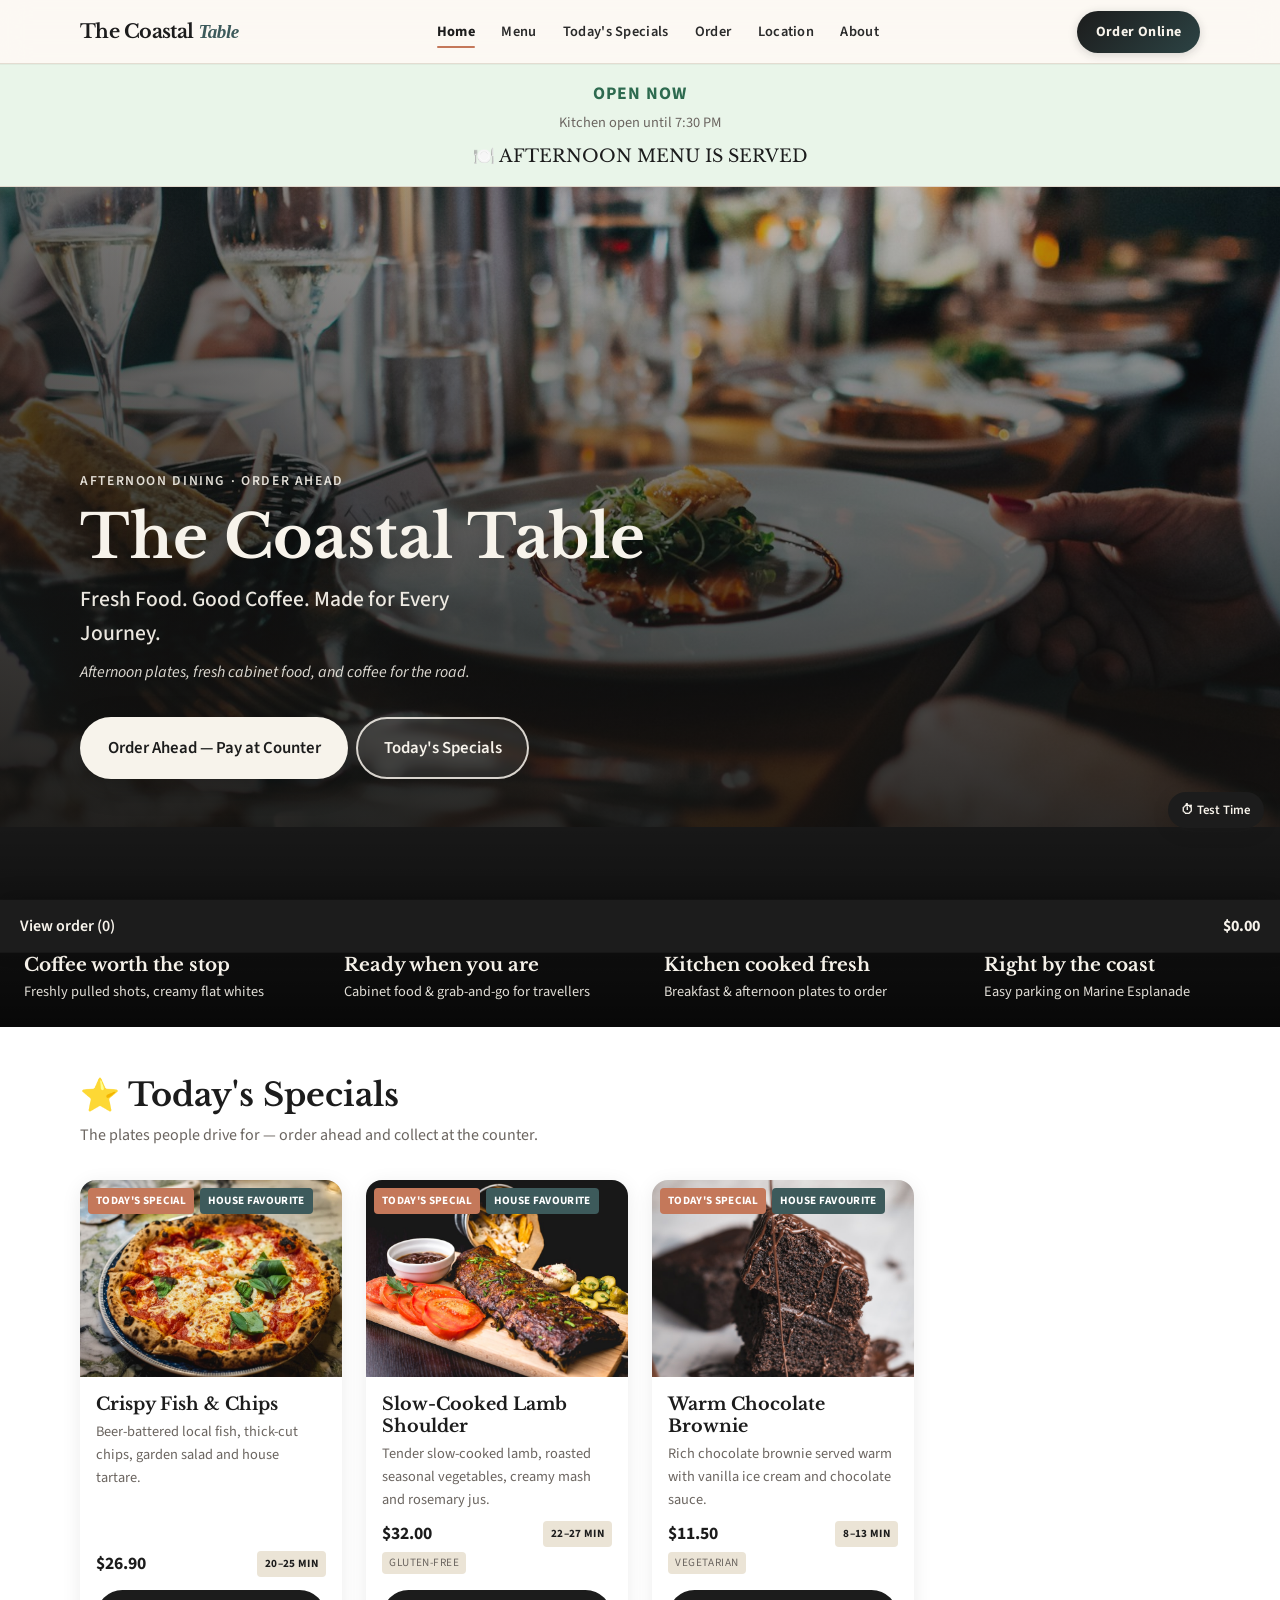
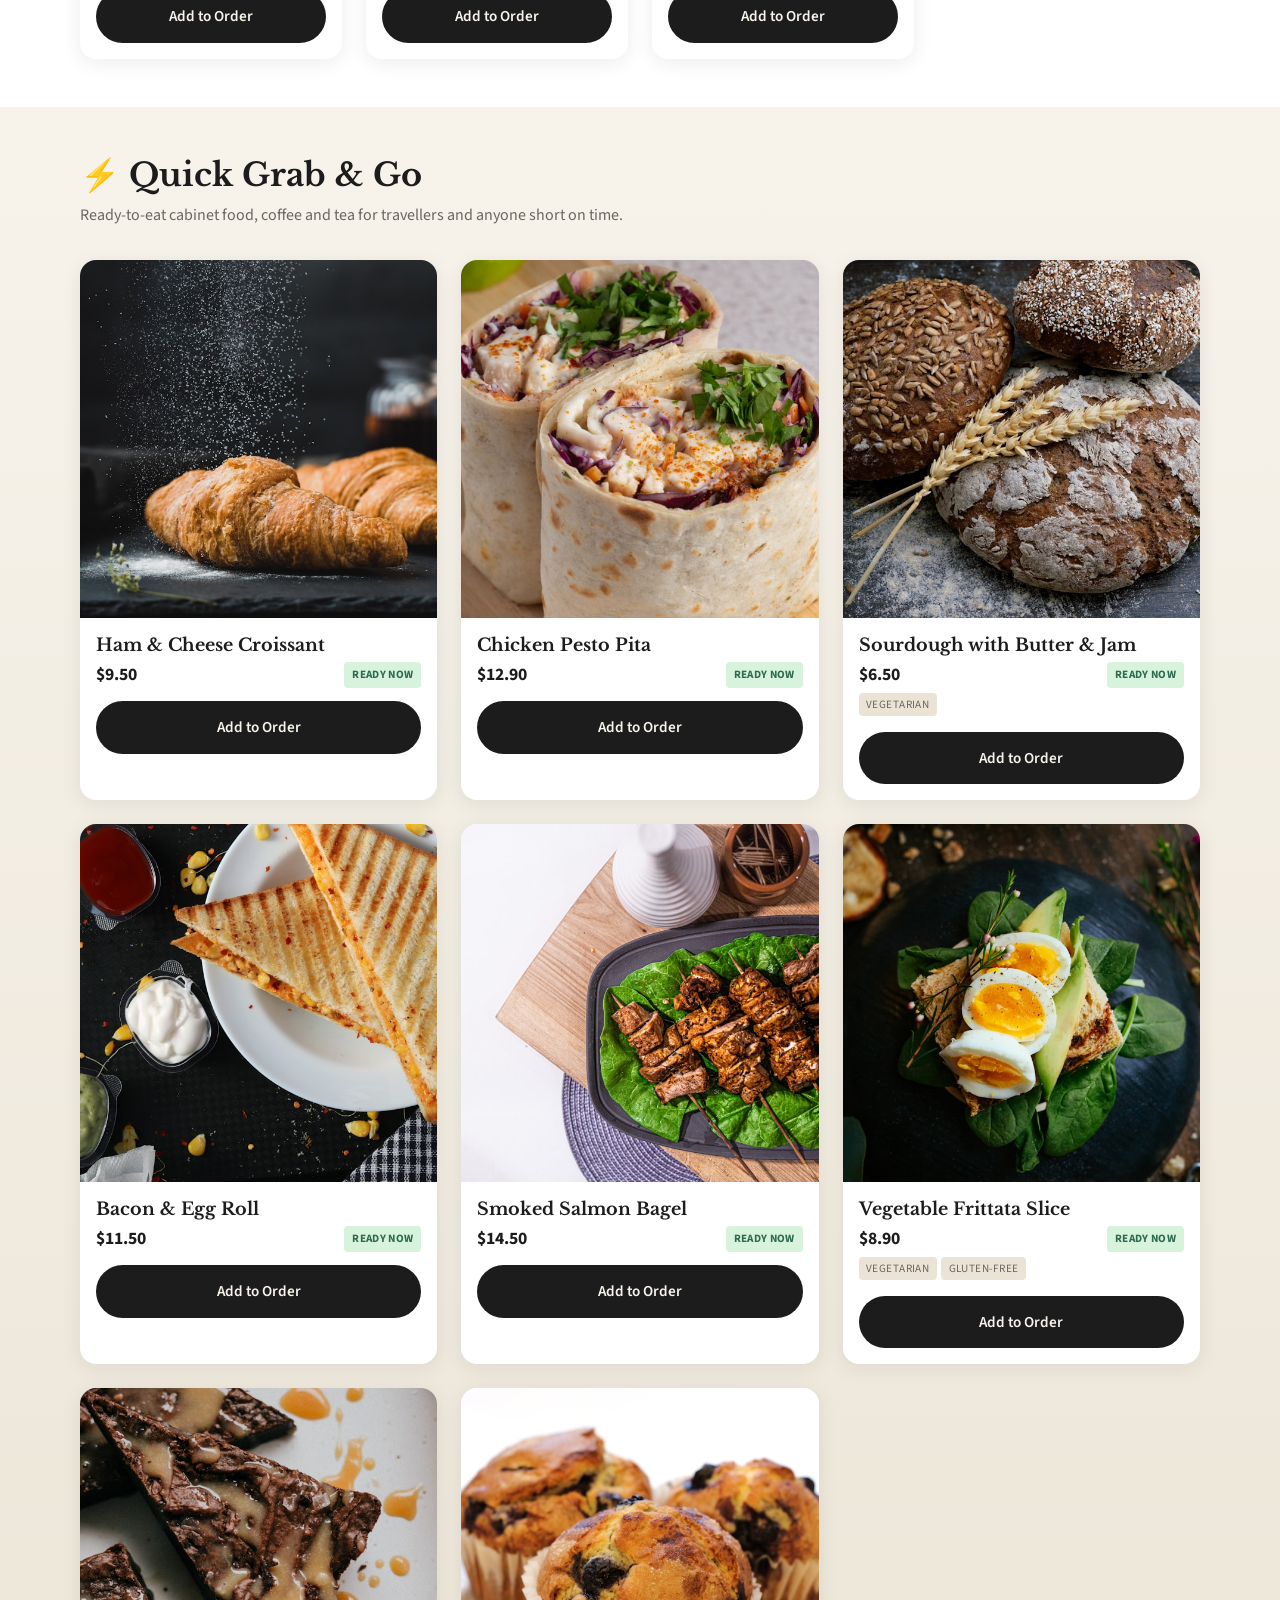
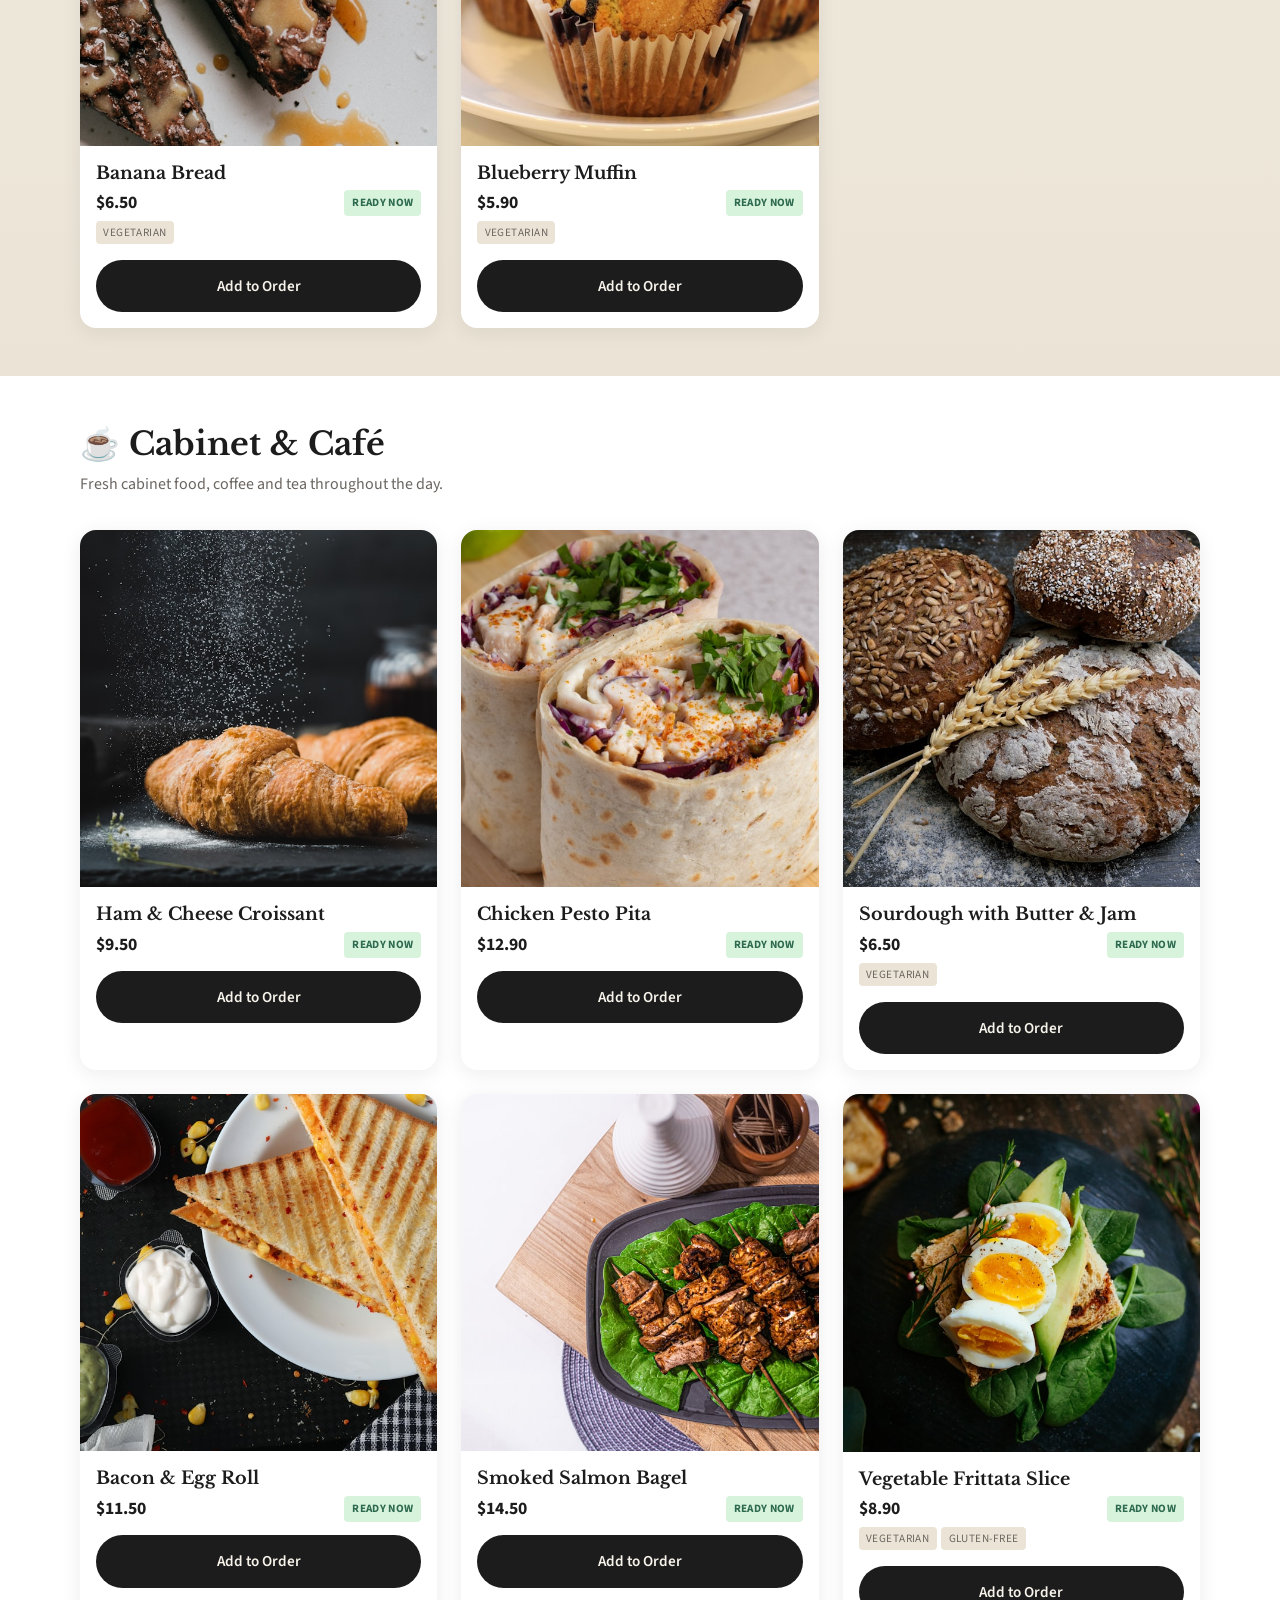
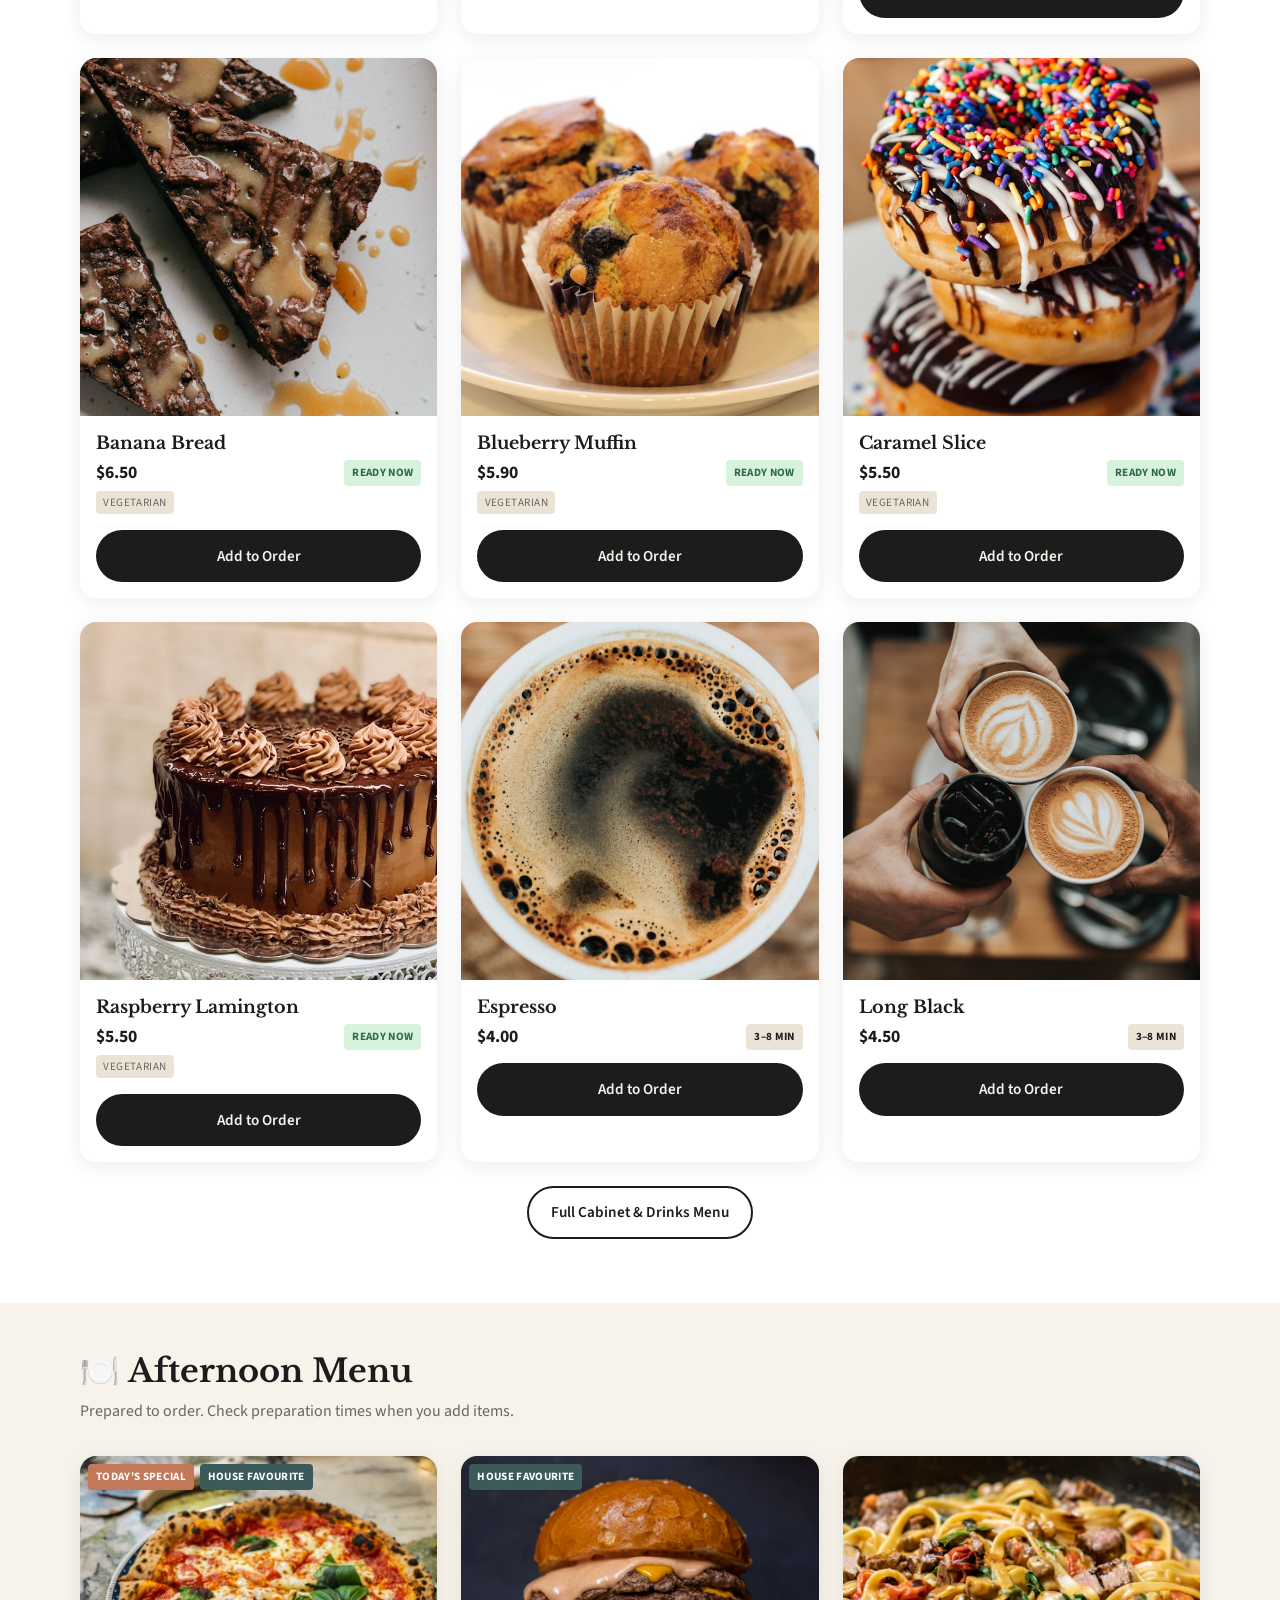
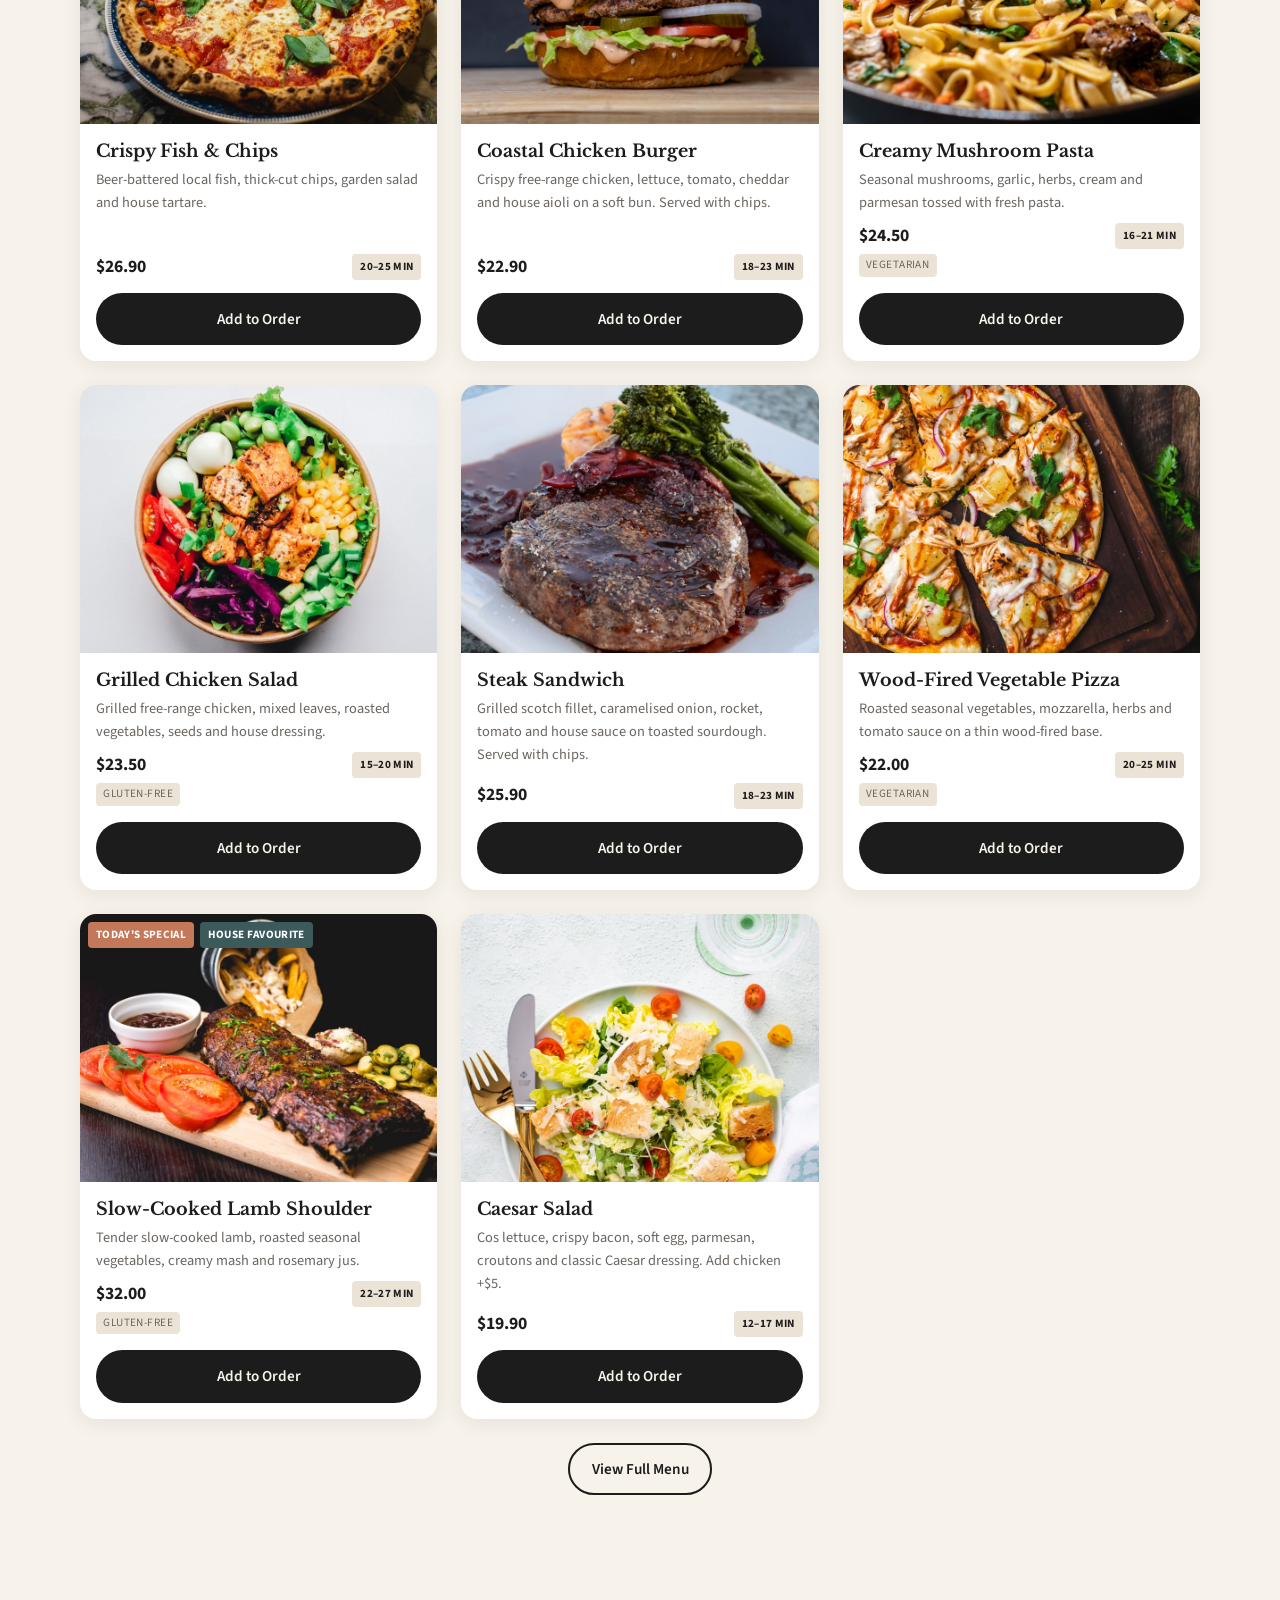
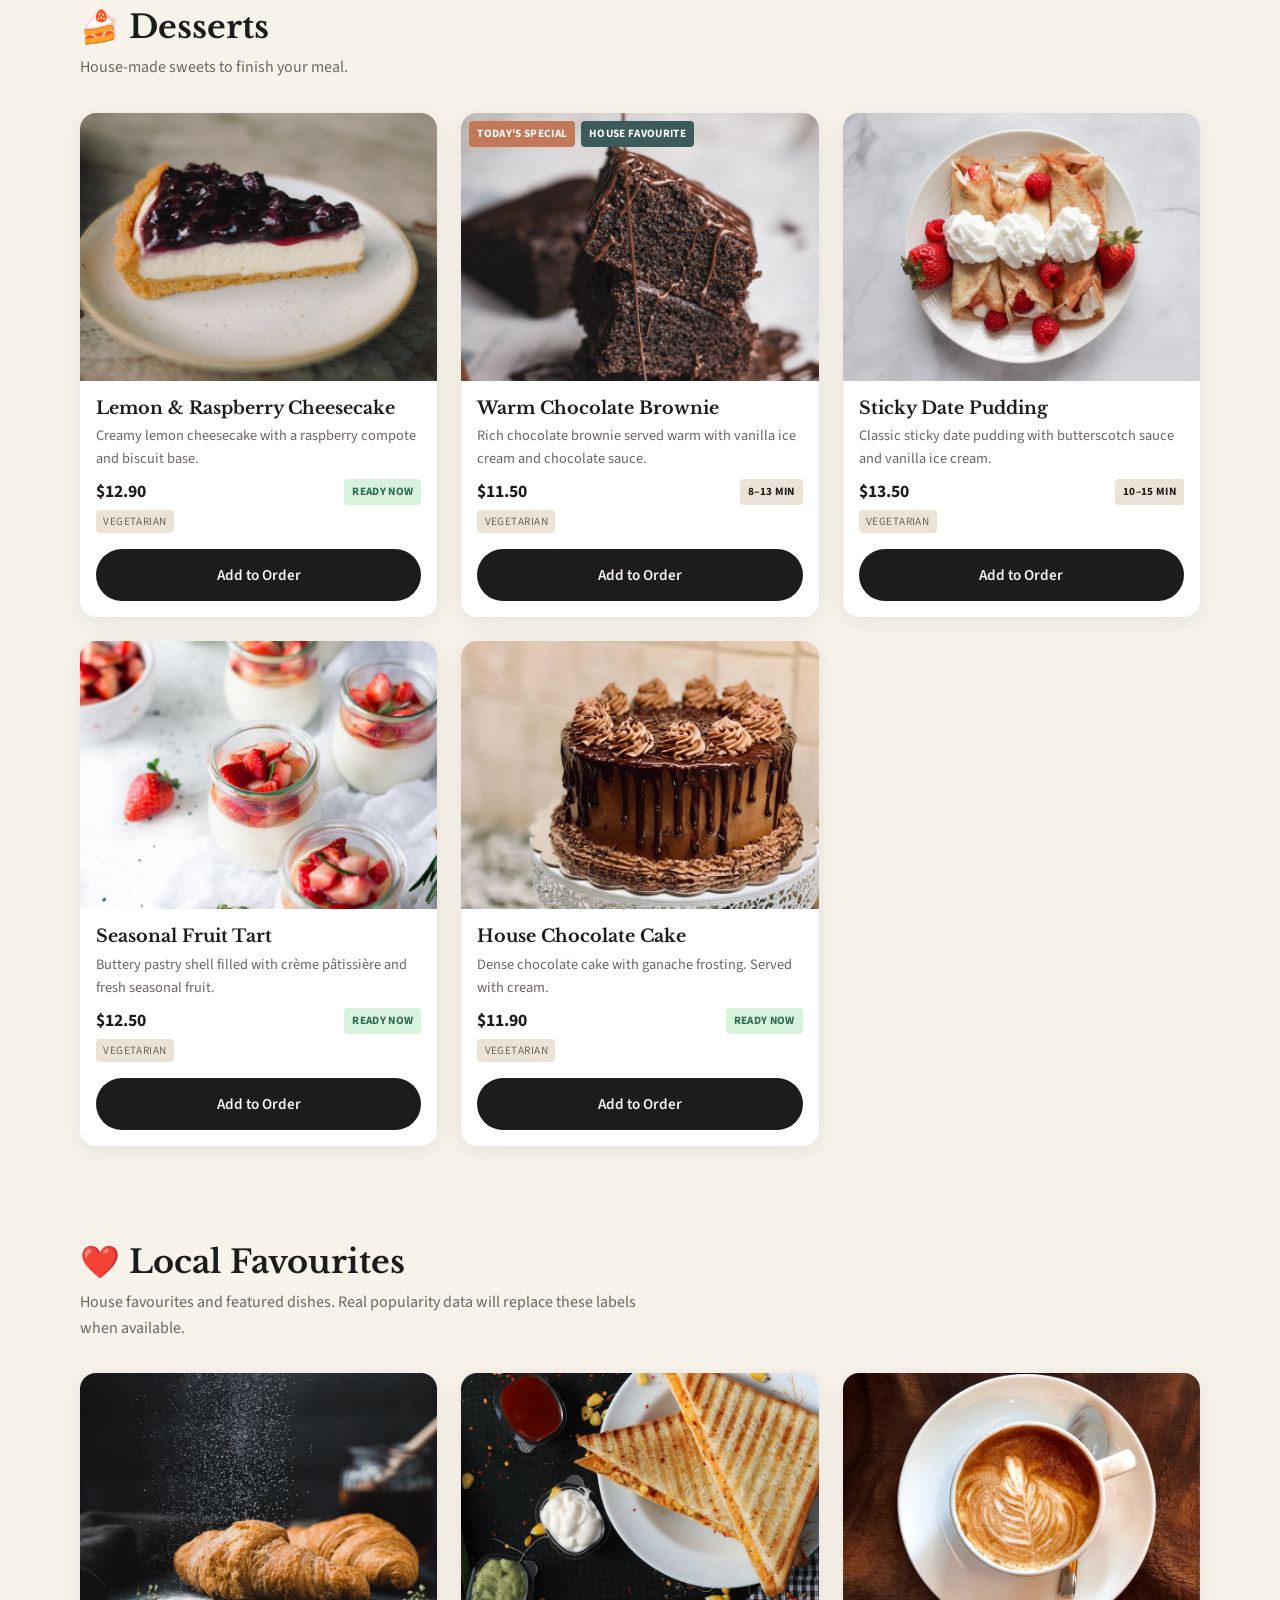
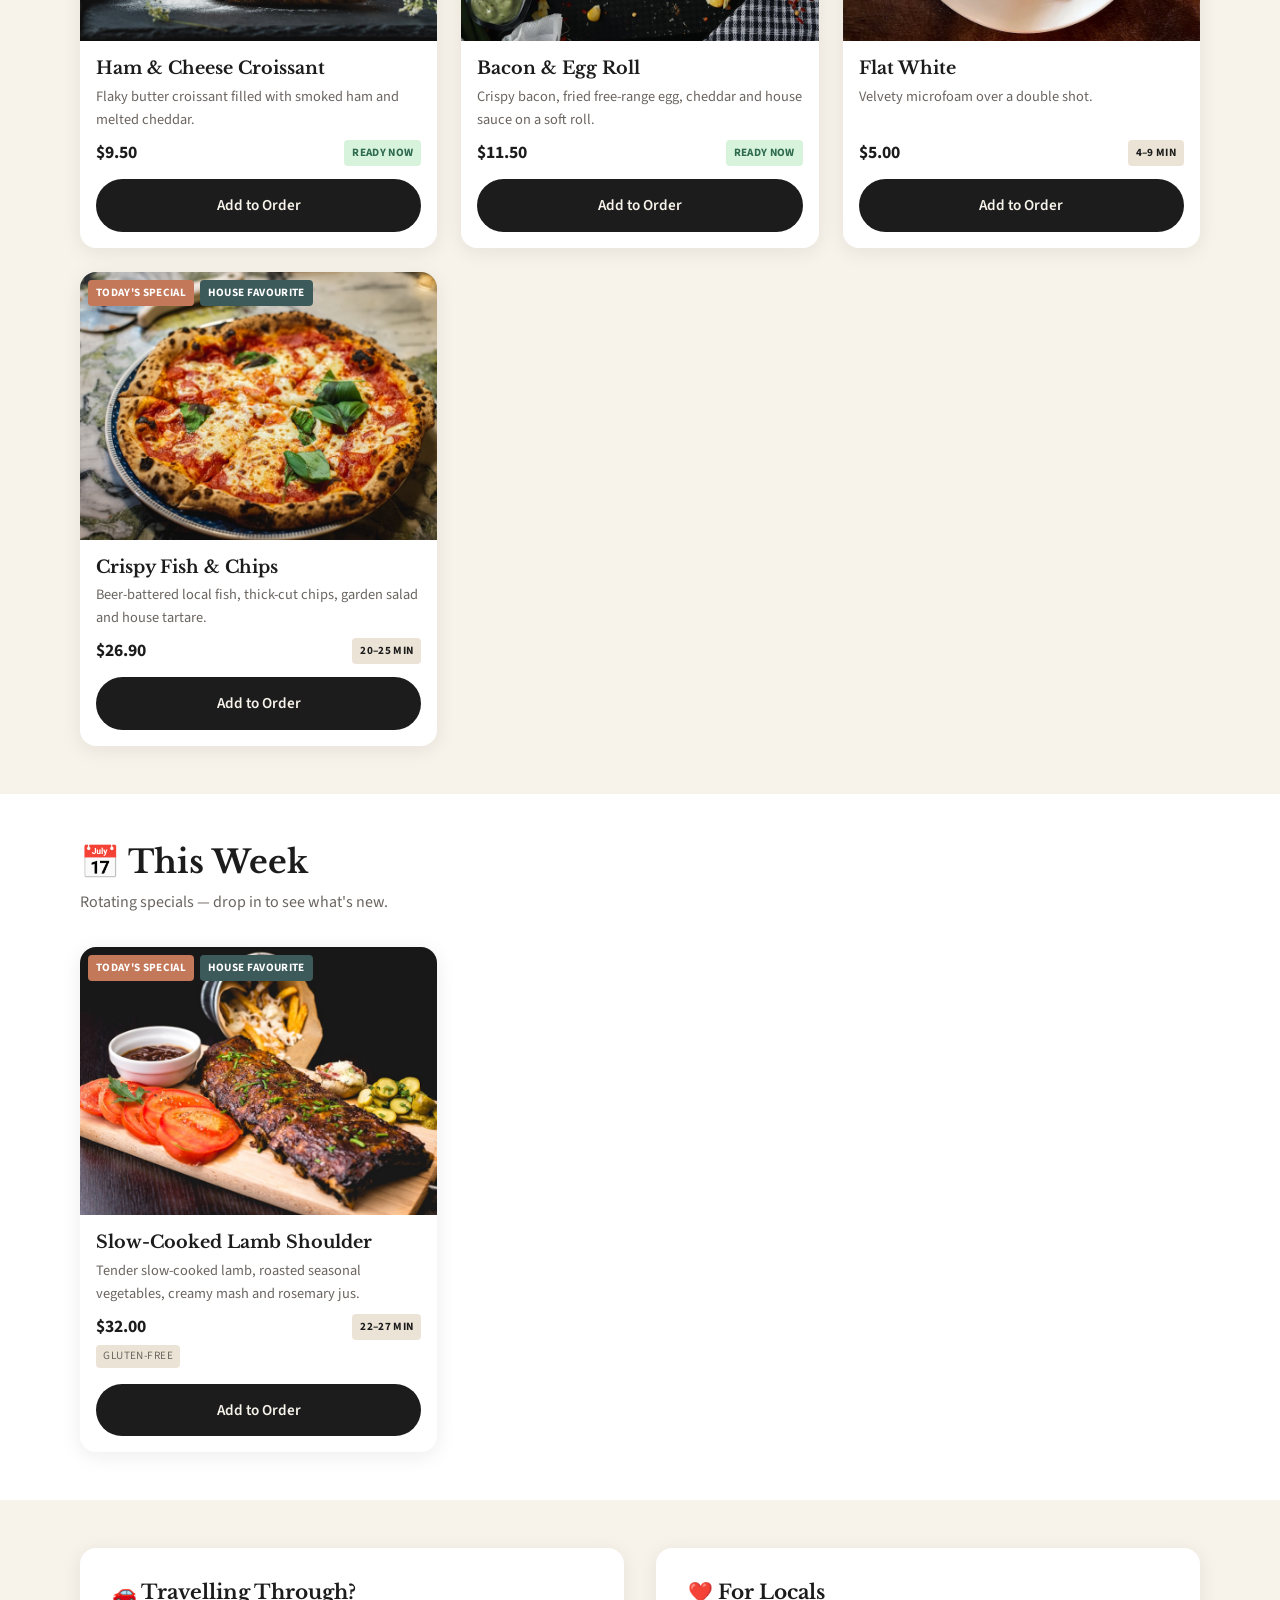
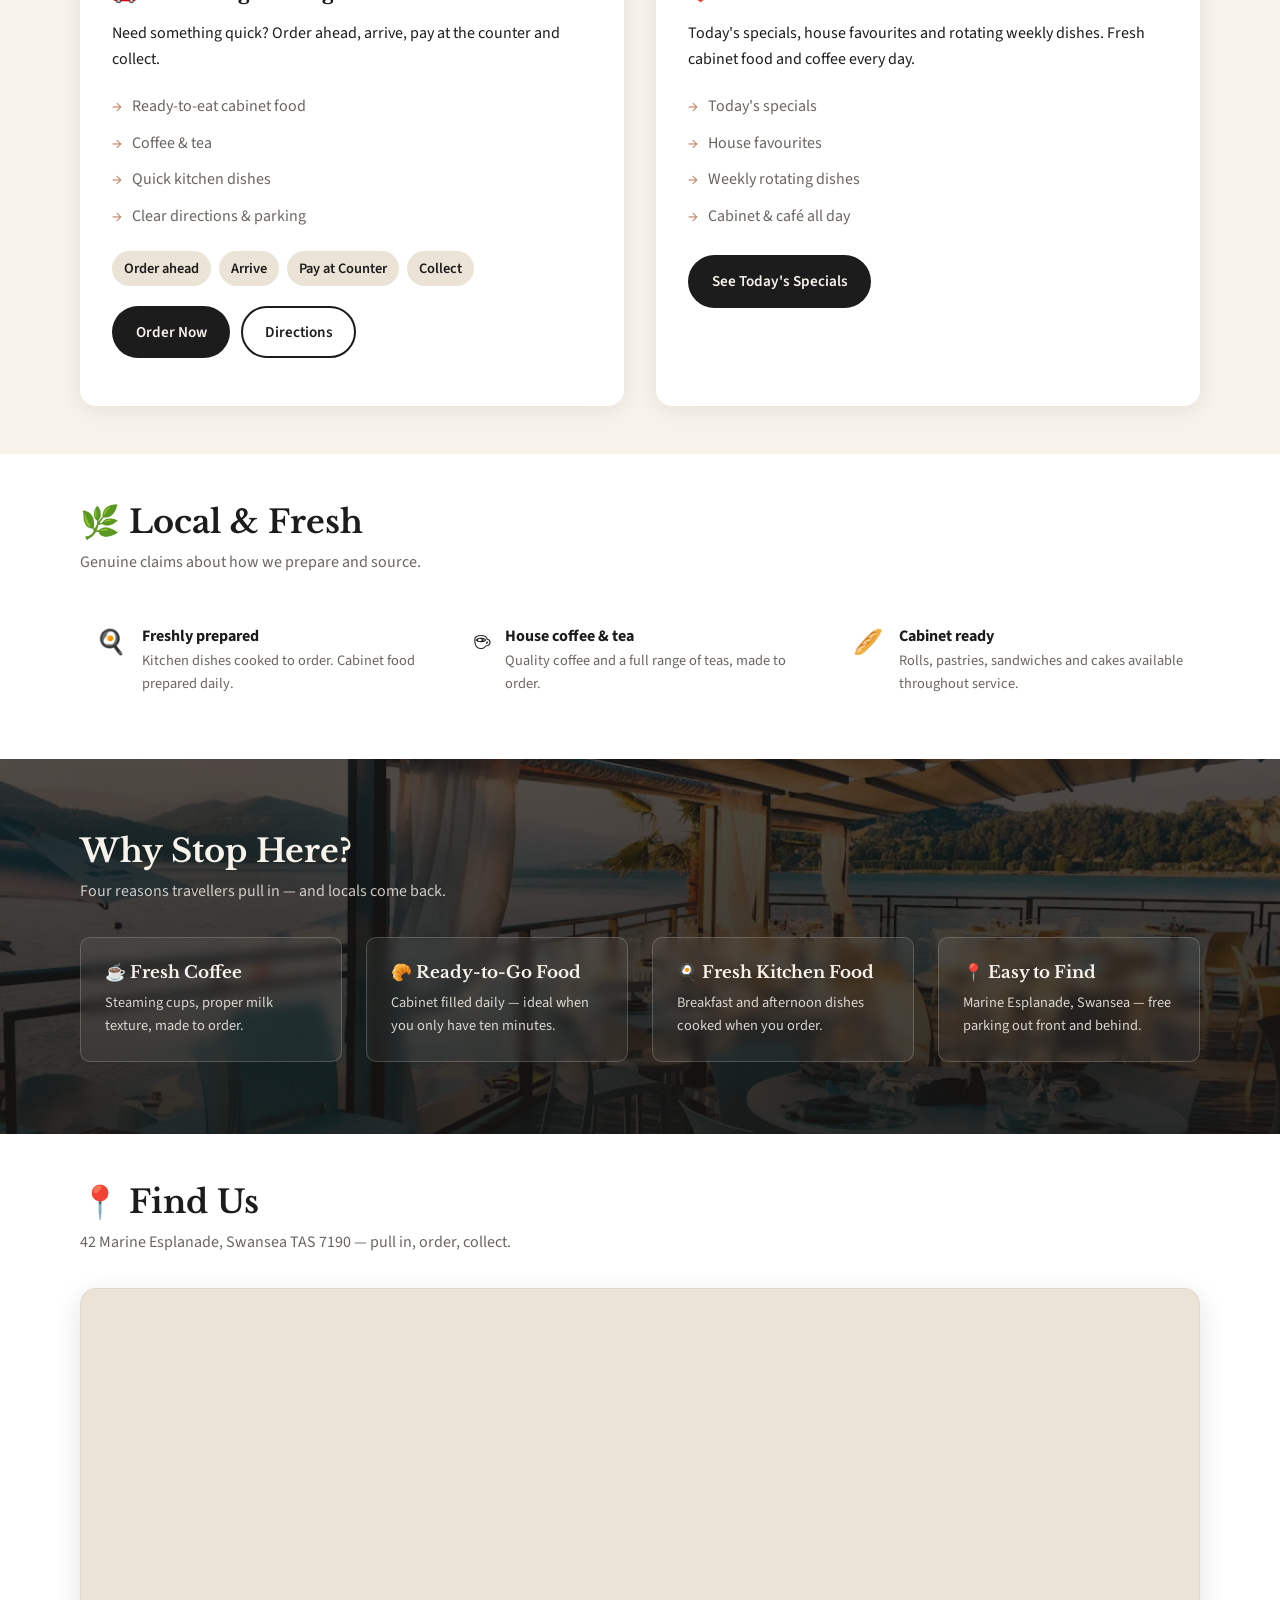
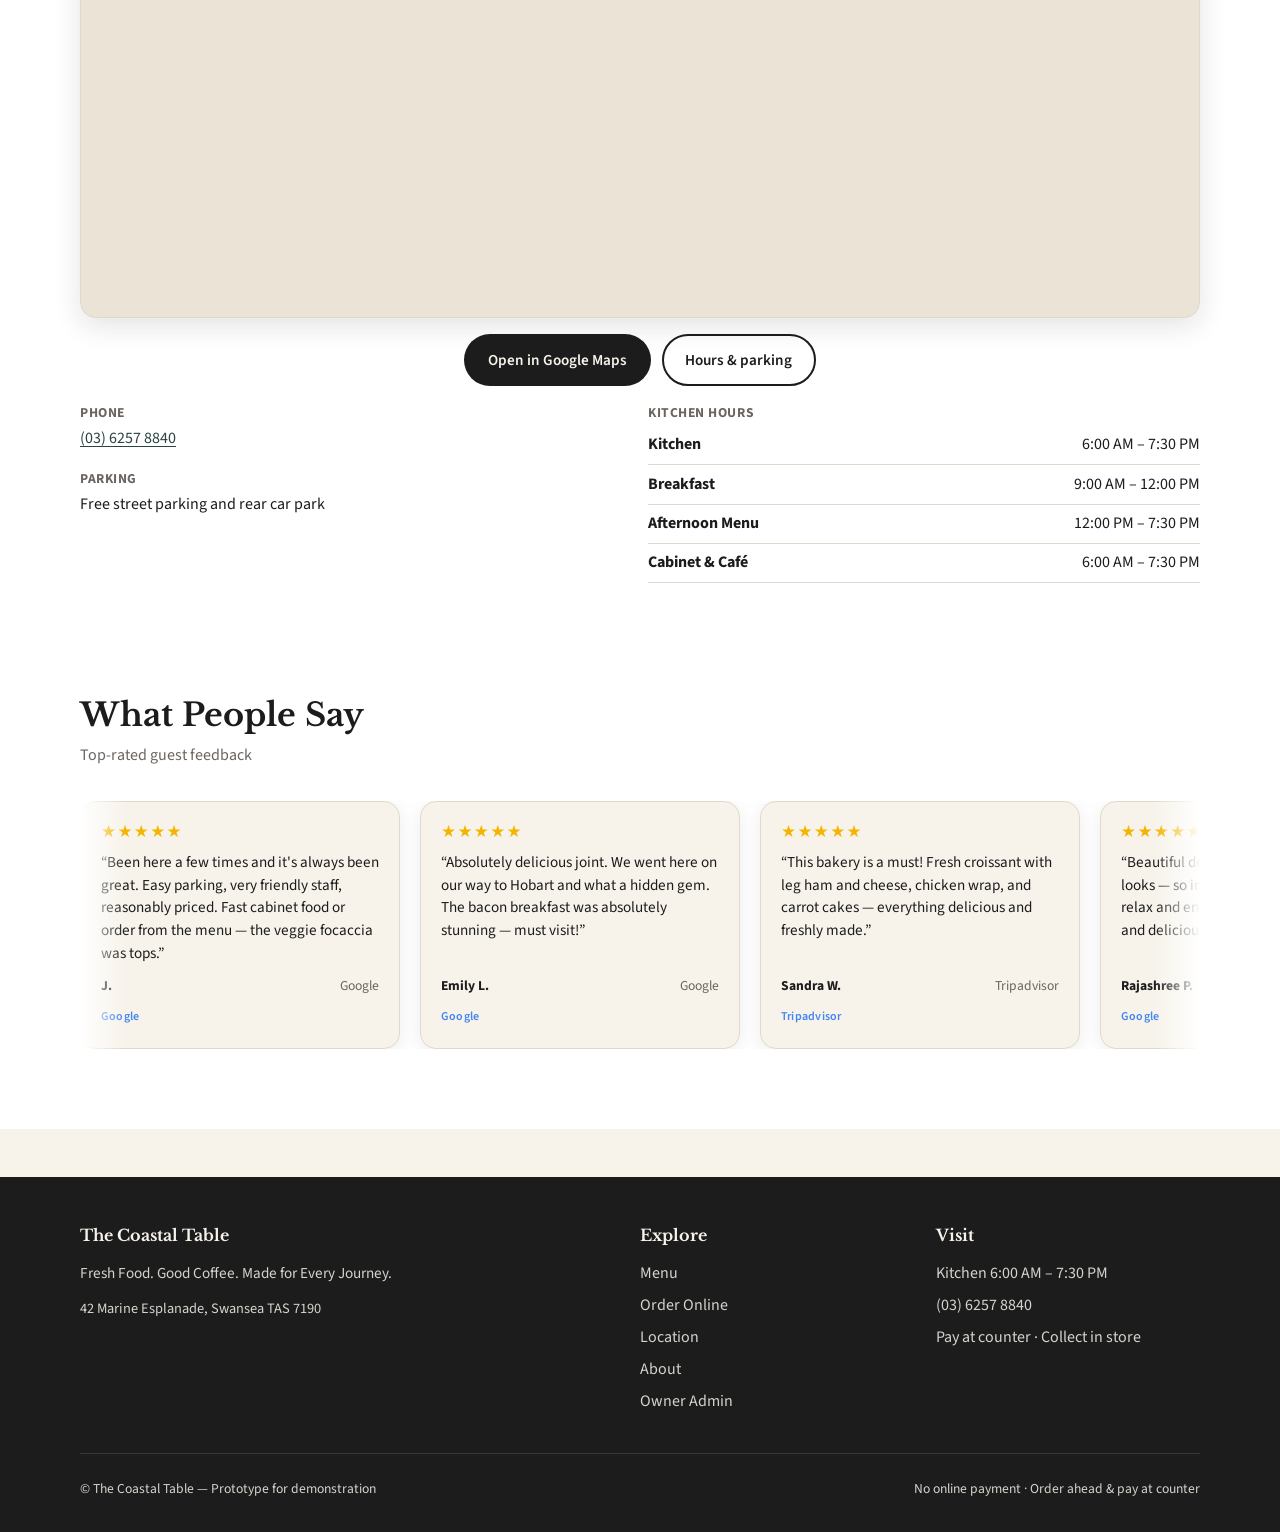
==== commit eb01373e: "Update index.html" ====
--- a/index.html
+++ b/index.html
@@ -338,16 +338,7 @@
           </div>
         </div>
 
-        <div class="reviews-footer-cta">
-          <a
-            id="google-reviews-link"
-            class="btn btn-primary"
-            href="https://www.google.com/maps/search/?api=1&query=The+Coastal+Table+Swansea+TAS"
-            target="_blank"
-            rel="noopener noreferrer">
-                        
-          </a>
-        </div>
+        
       </div>
     </section>
   </main>
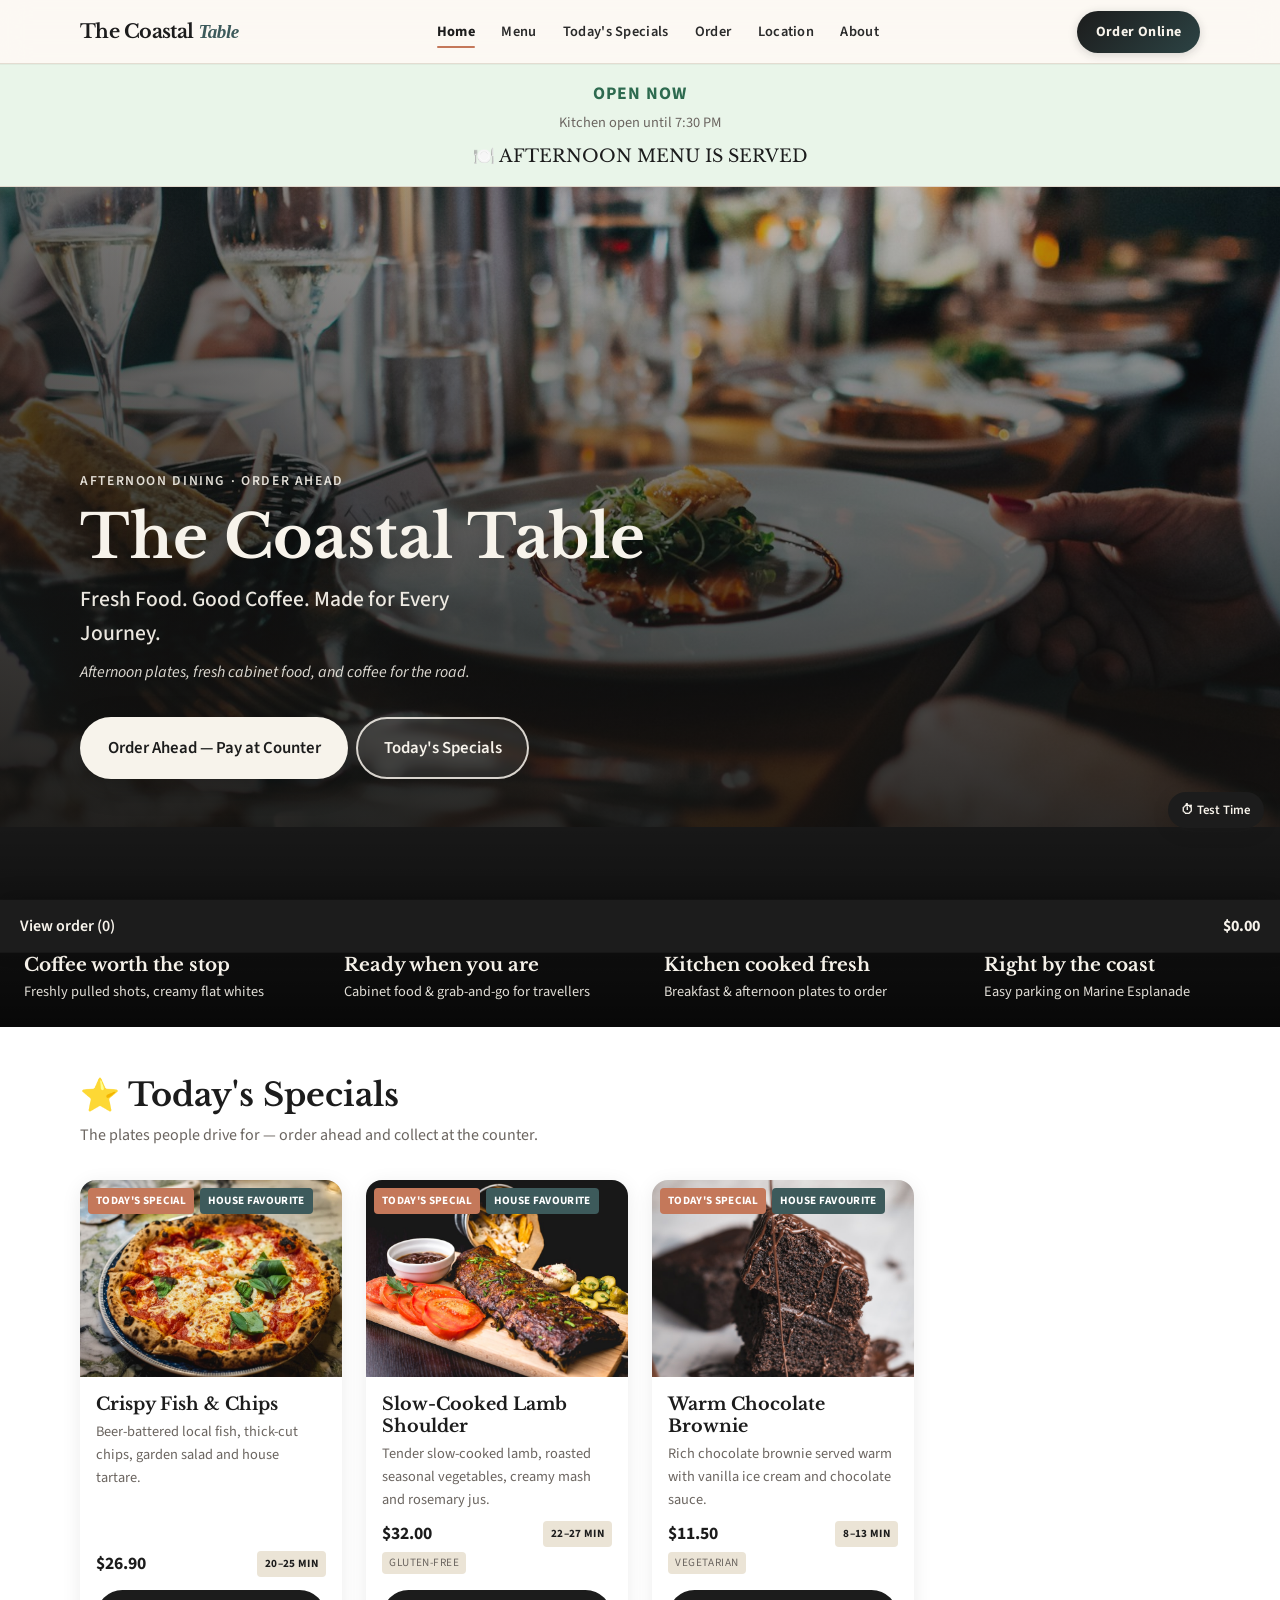
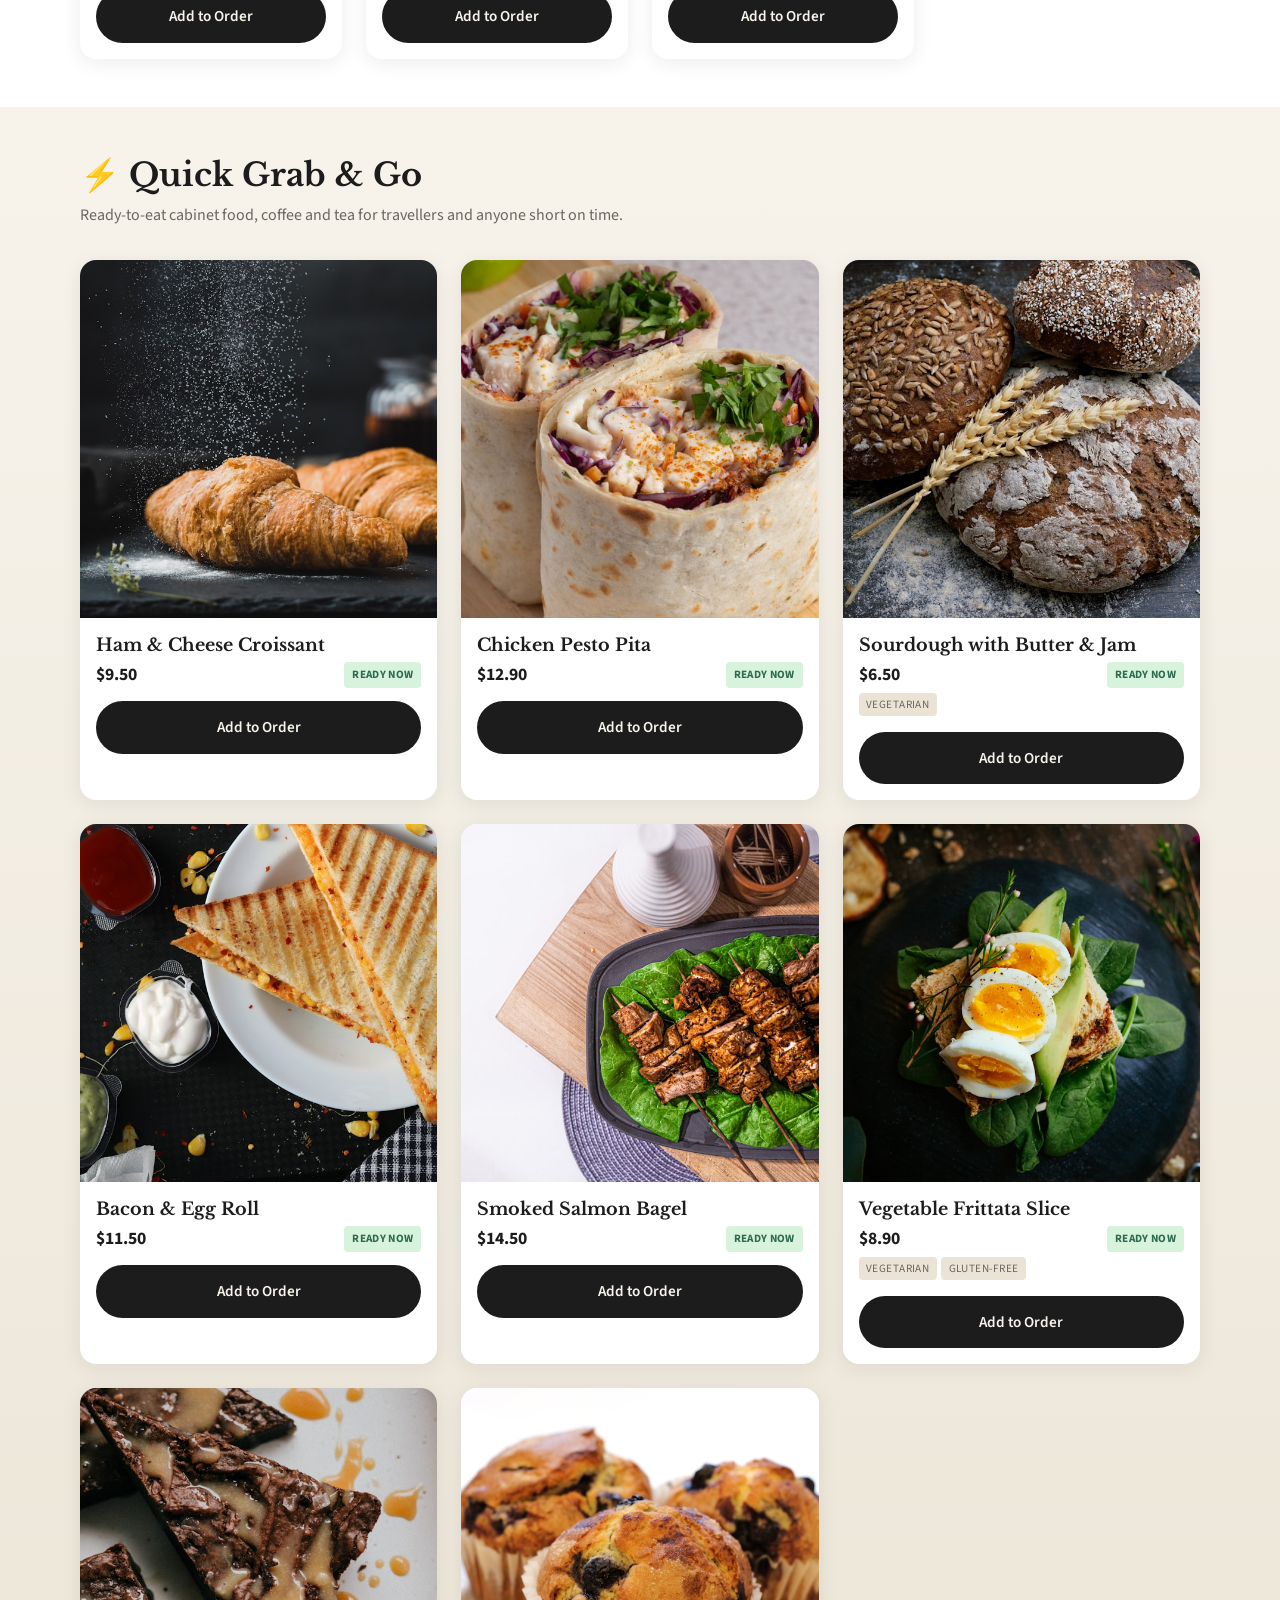
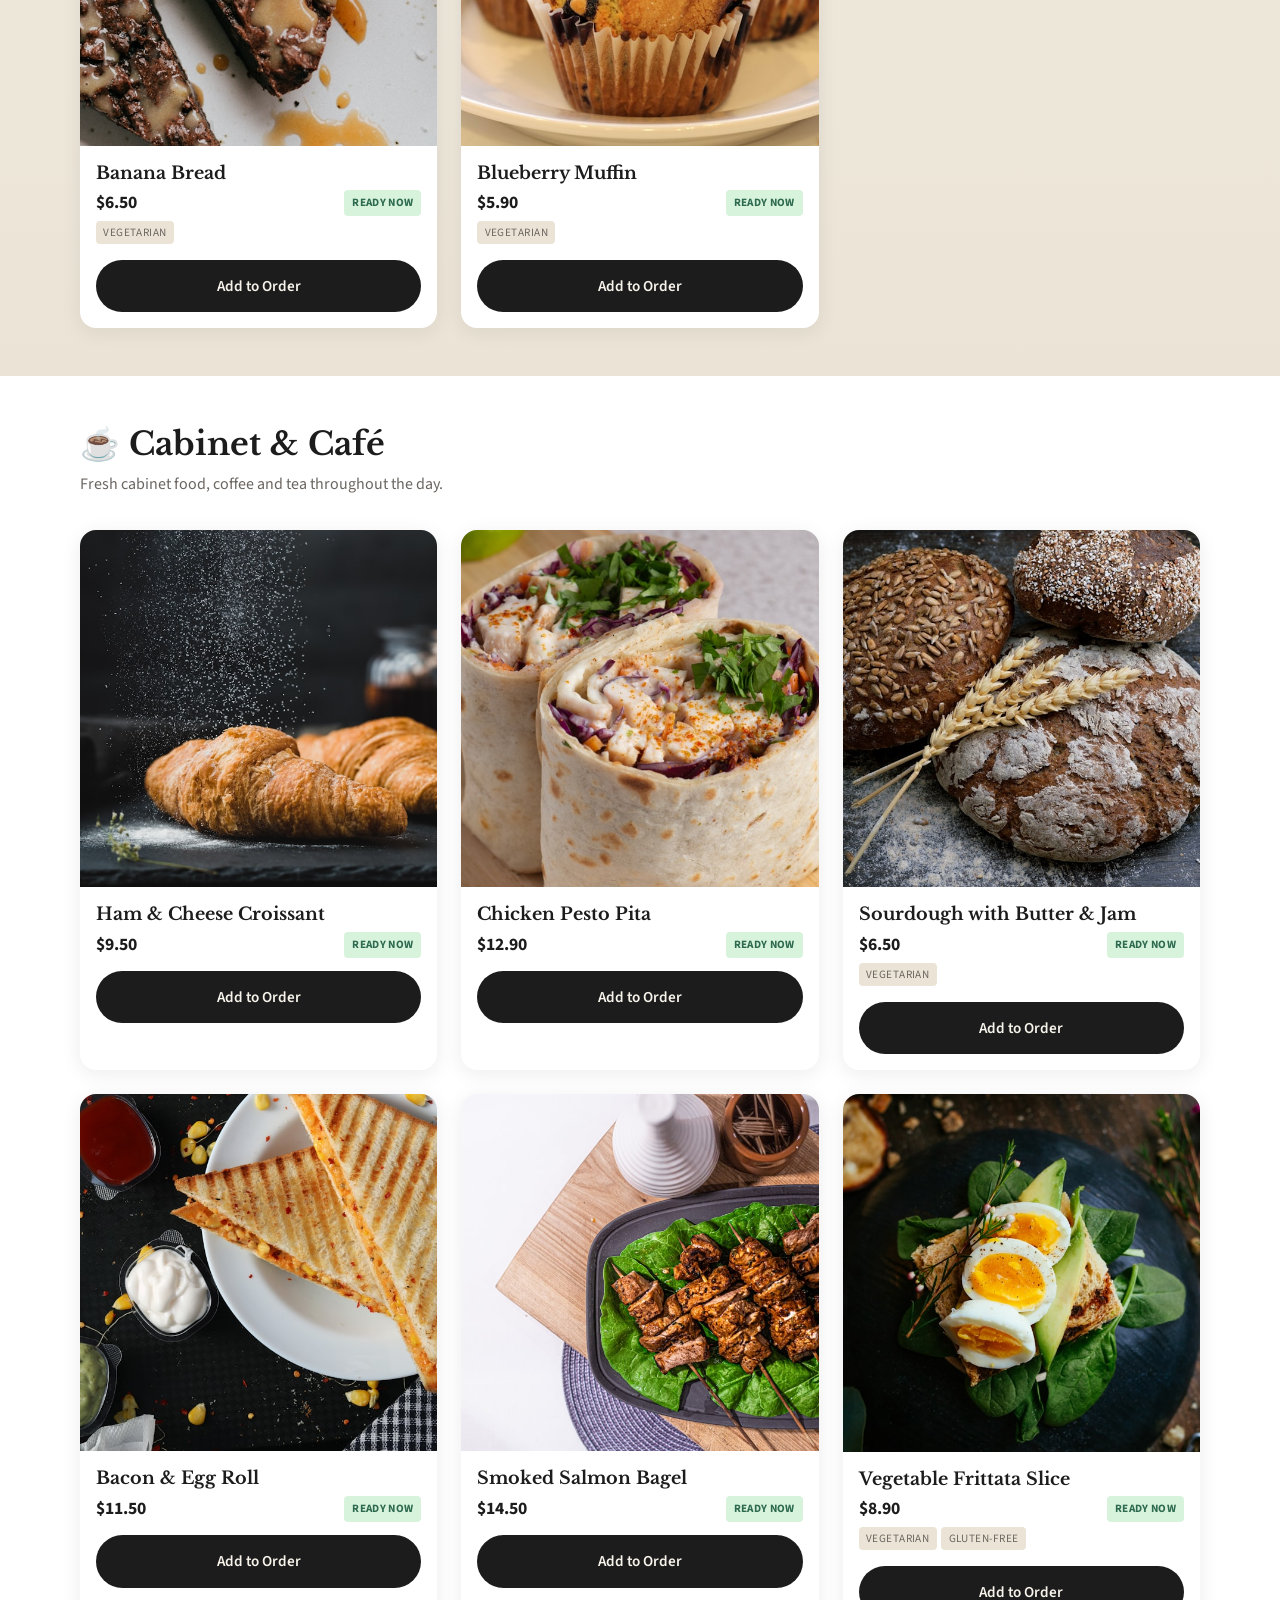
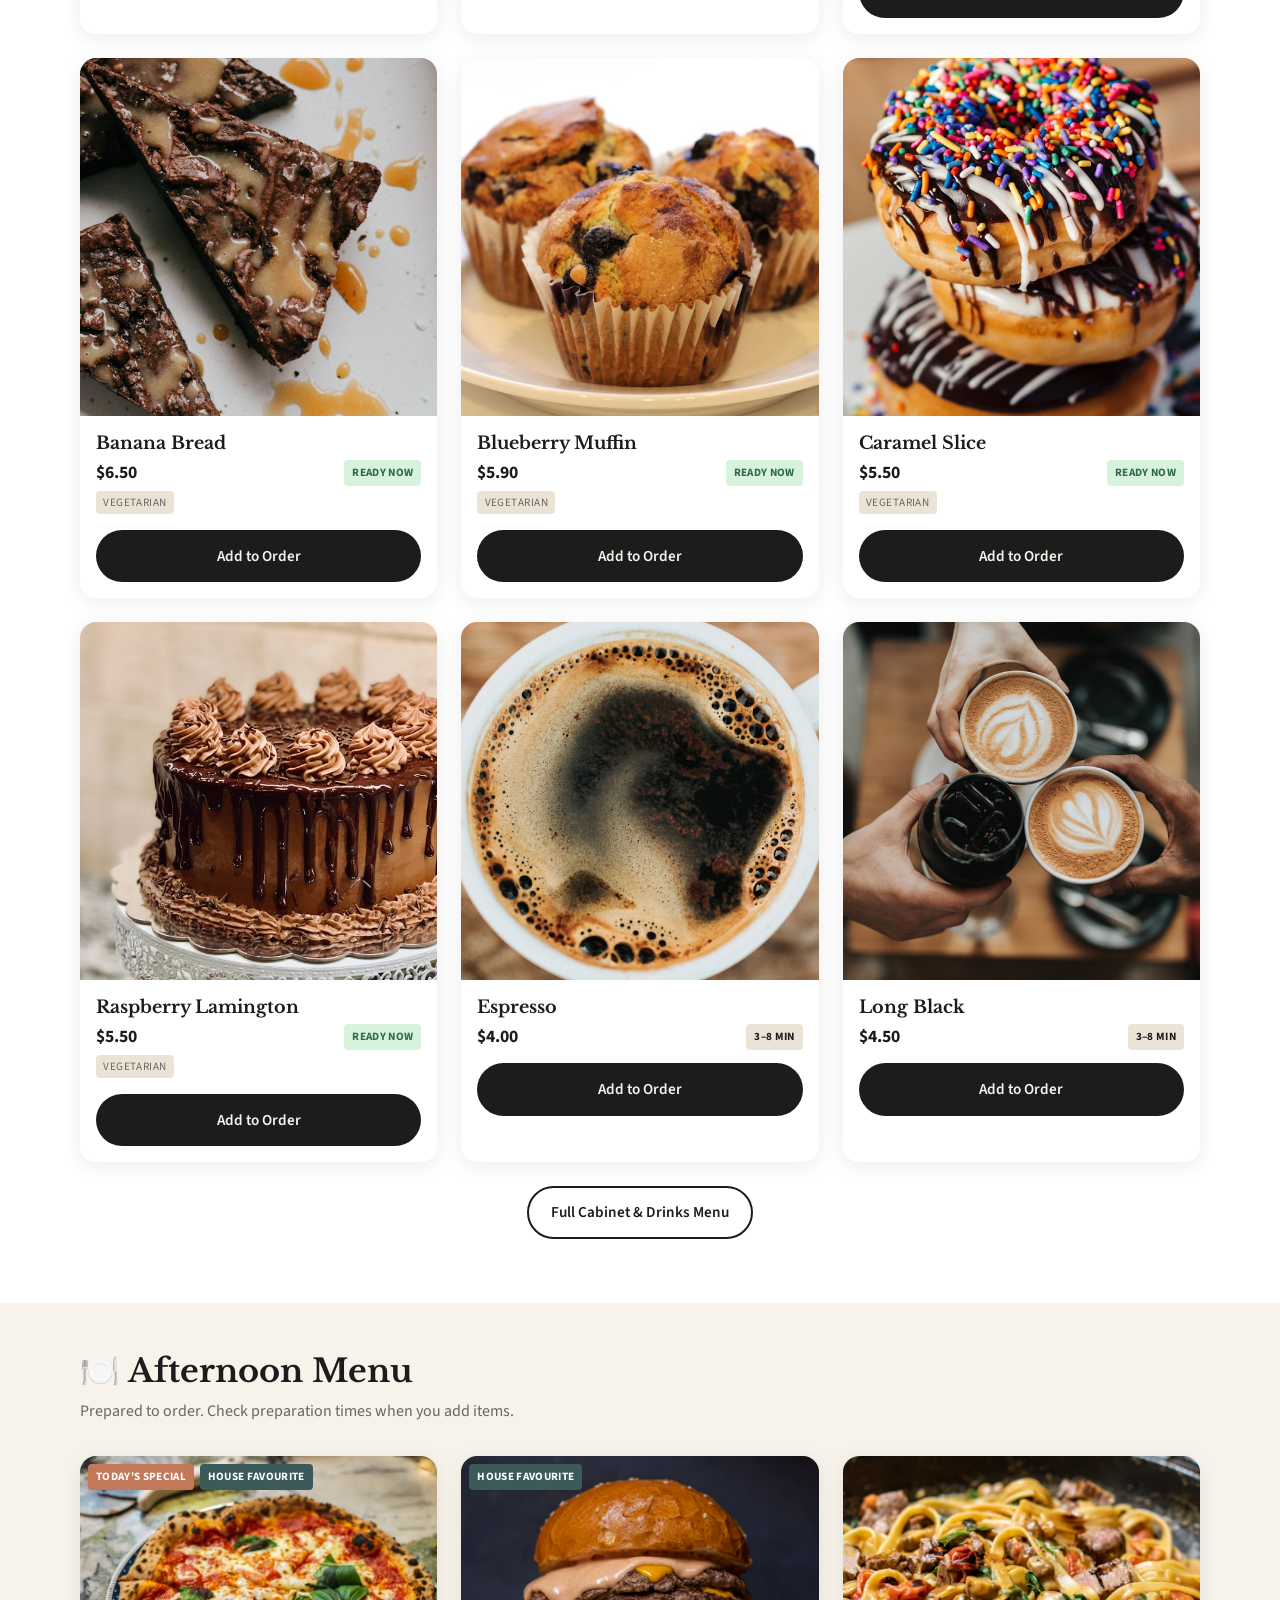
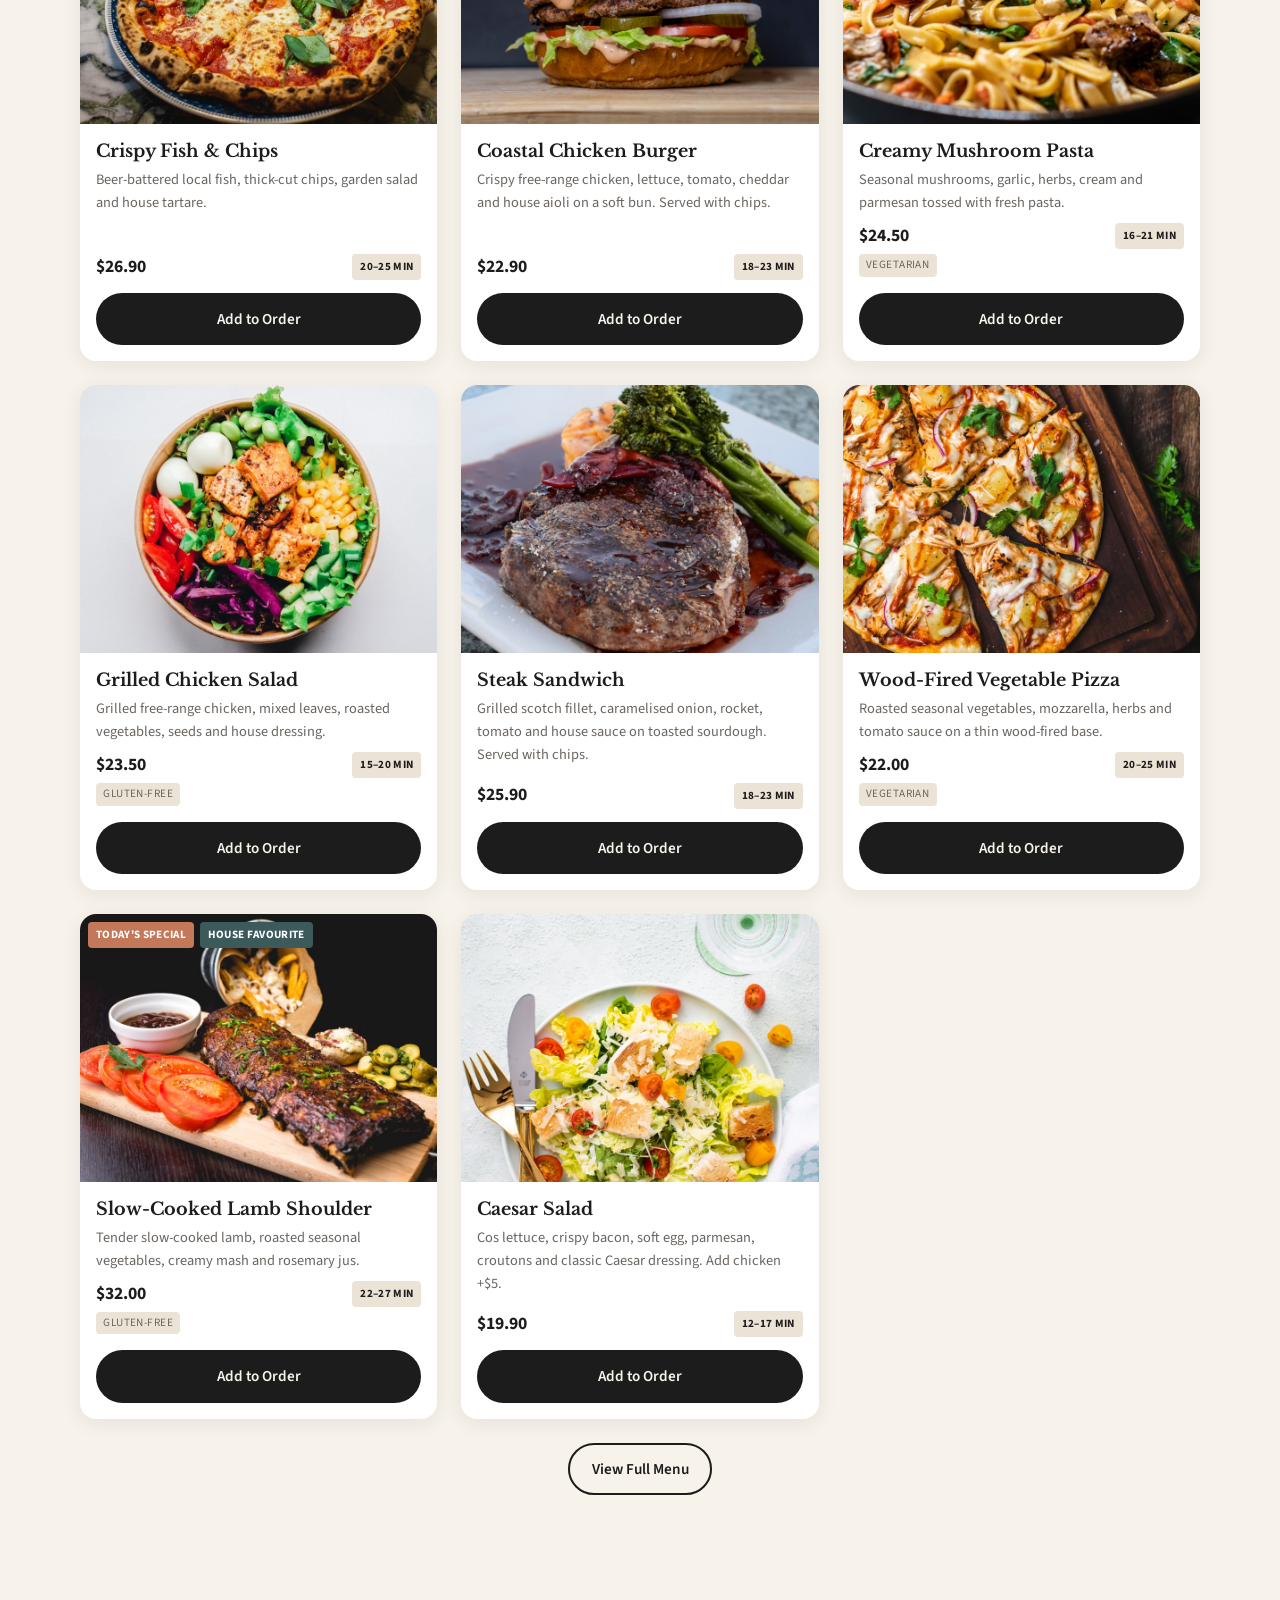
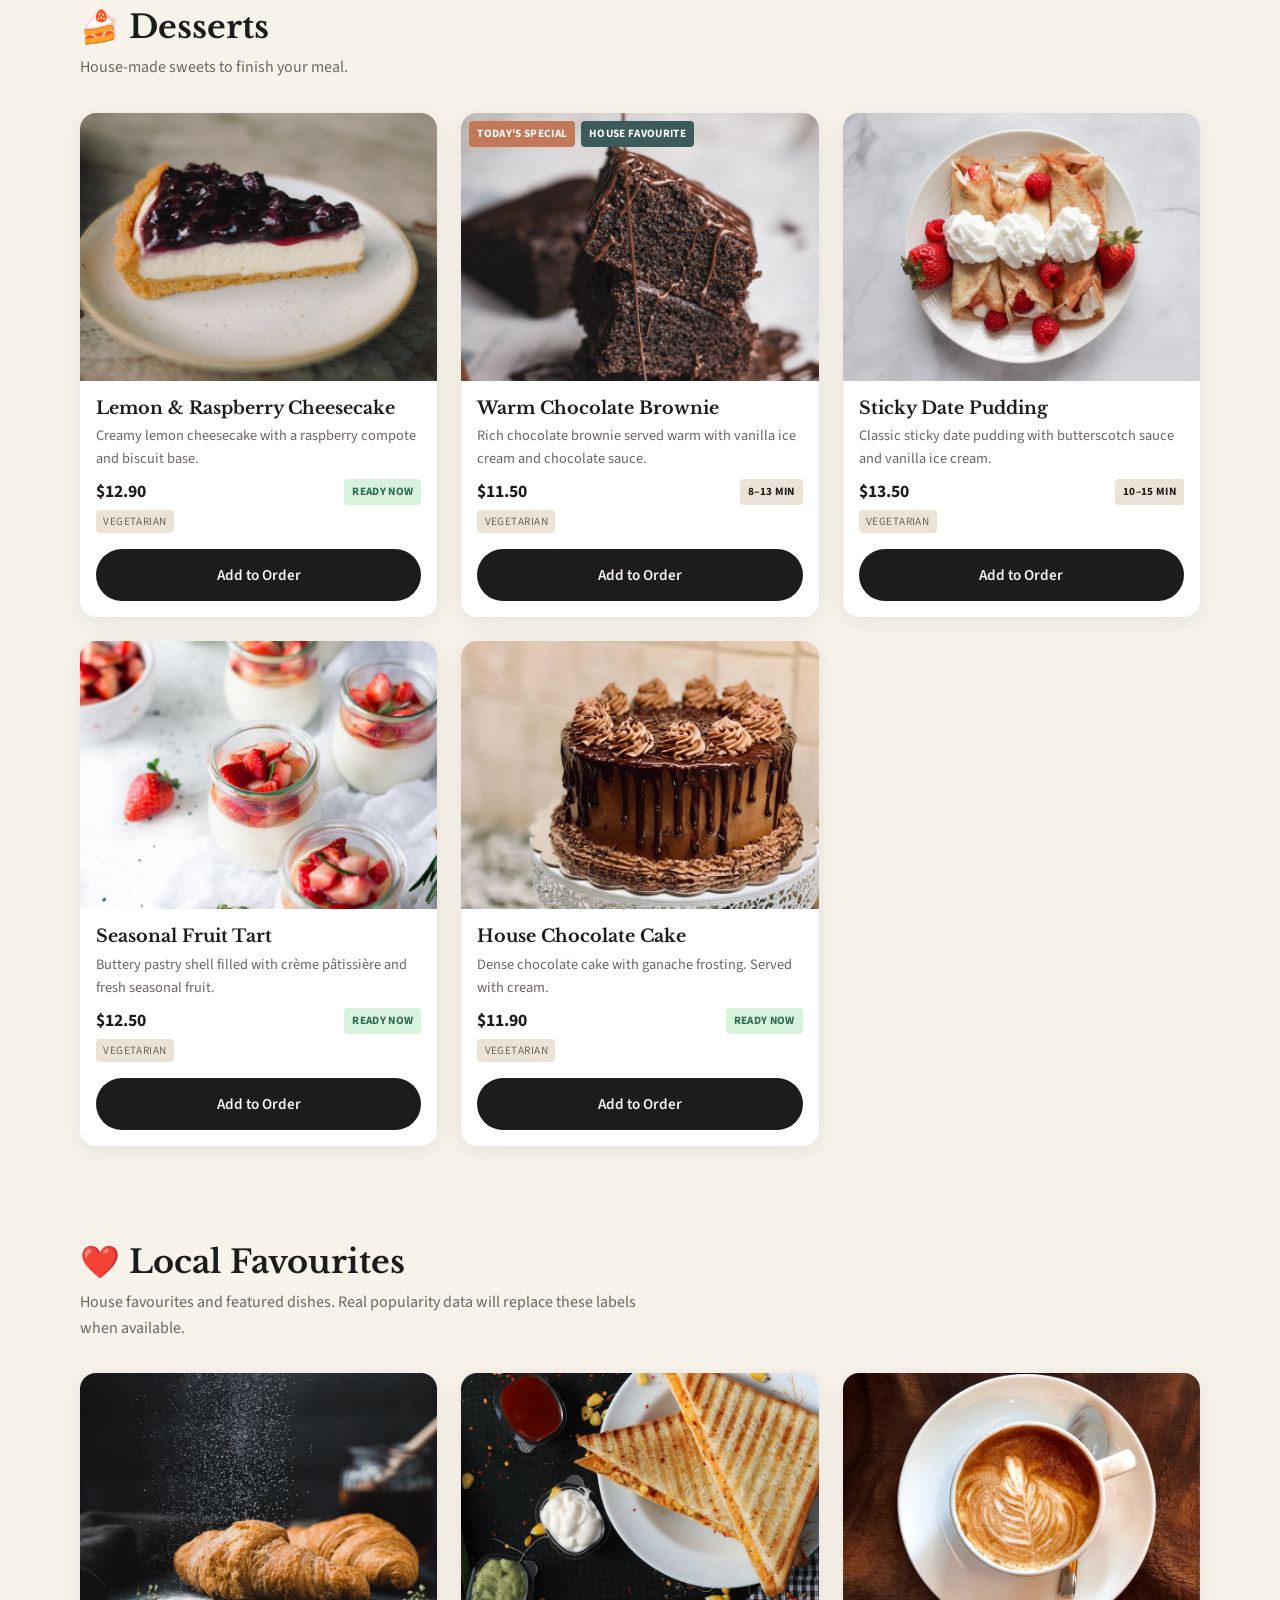
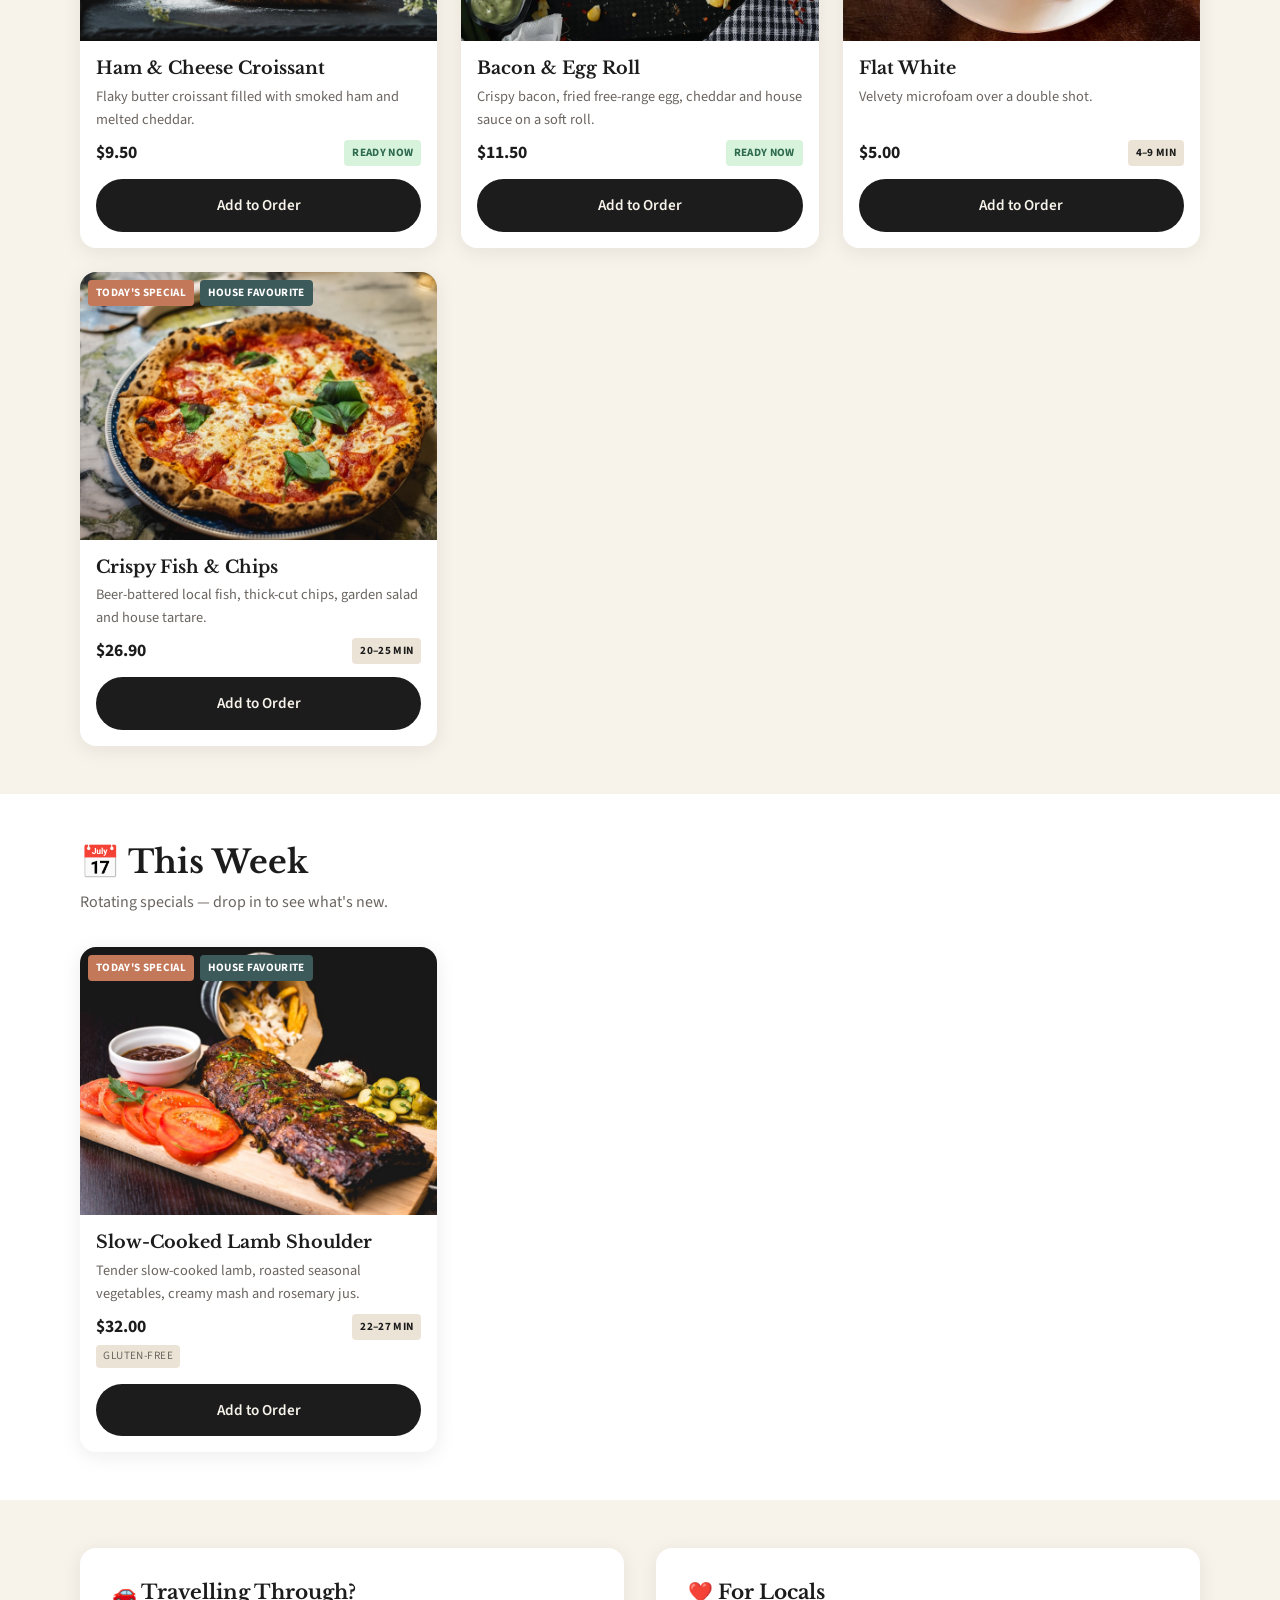
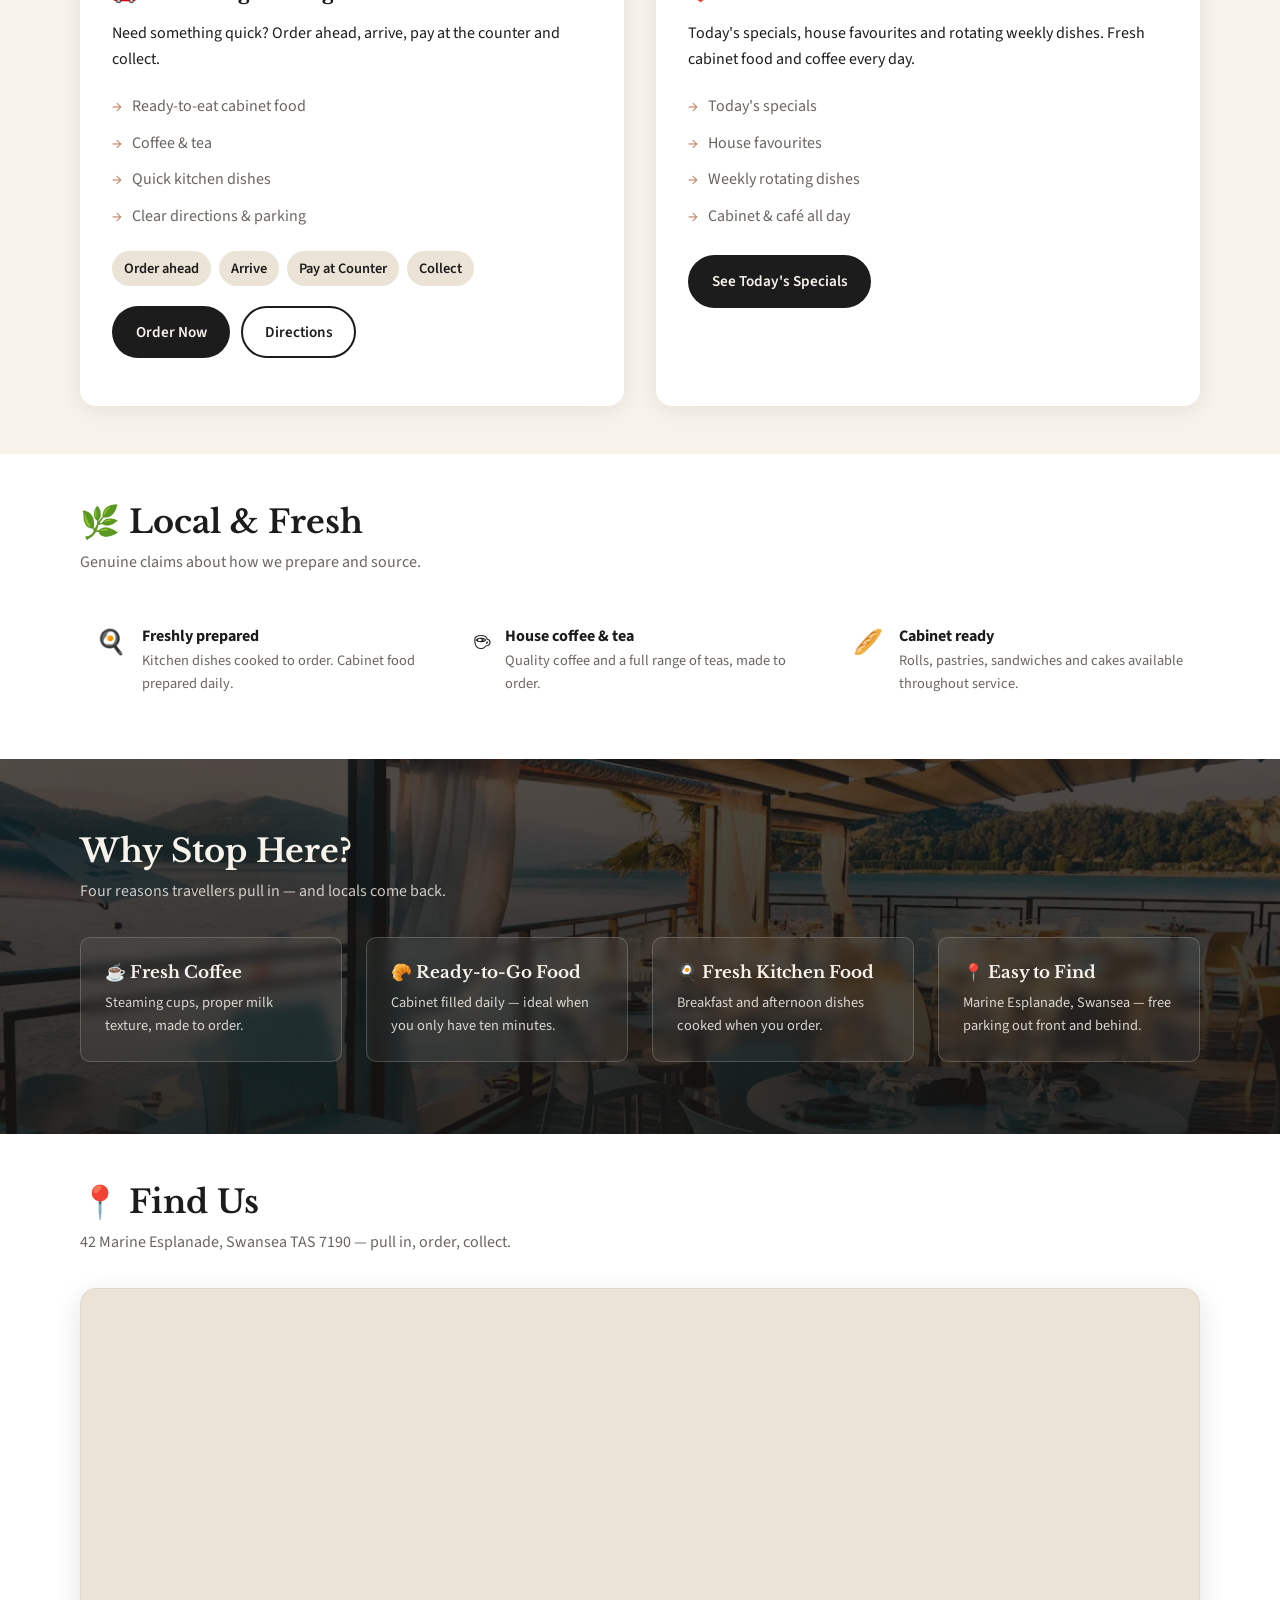
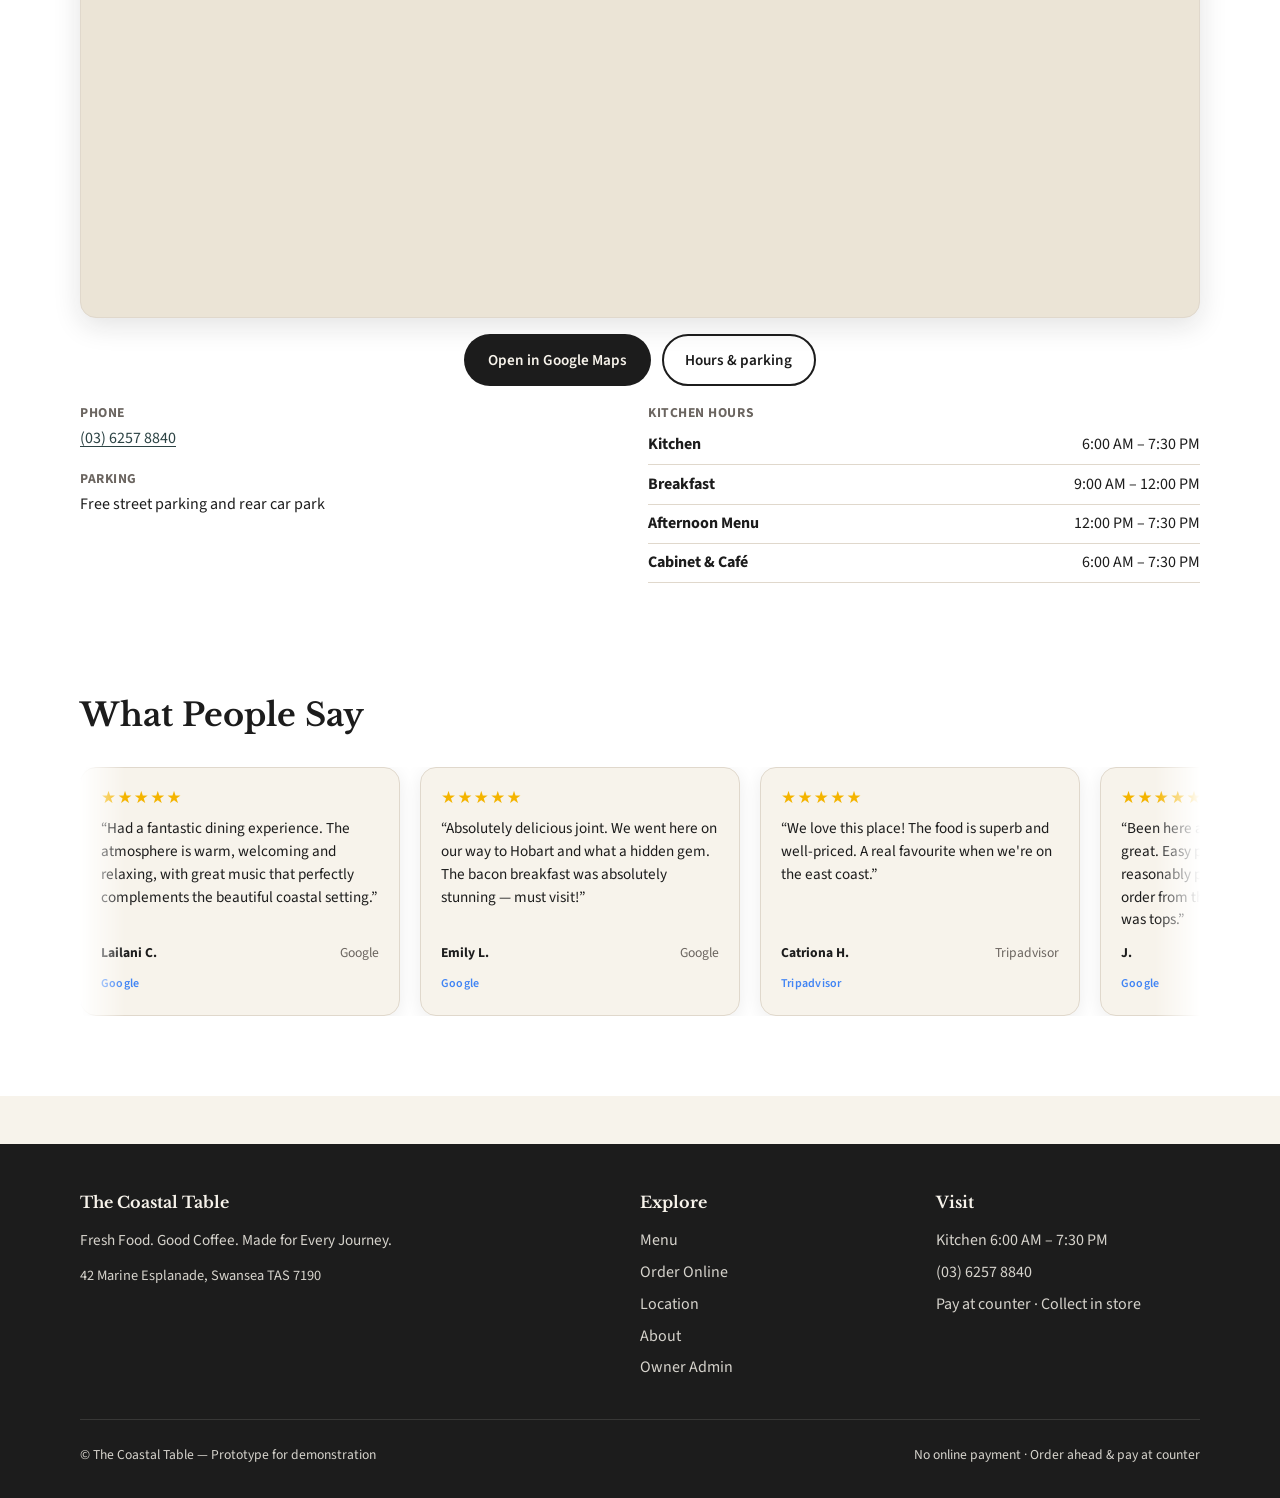
==== commit d5eb7e97: "Update index.html" ====
--- a/index.html
+++ b/index.html
@@ -330,7 +330,6 @@
     <section class="section section-reviews" id="reviews">
       <div class="container">
         <h2 class="section-title">What People Say</h2>
-        <p class="section-lead">Top-rated guest feedback </p>
 
         <div class="reviews-marquee" aria-label="Customer reviews">
           <div class="reviews-track" id="reviews-track">
